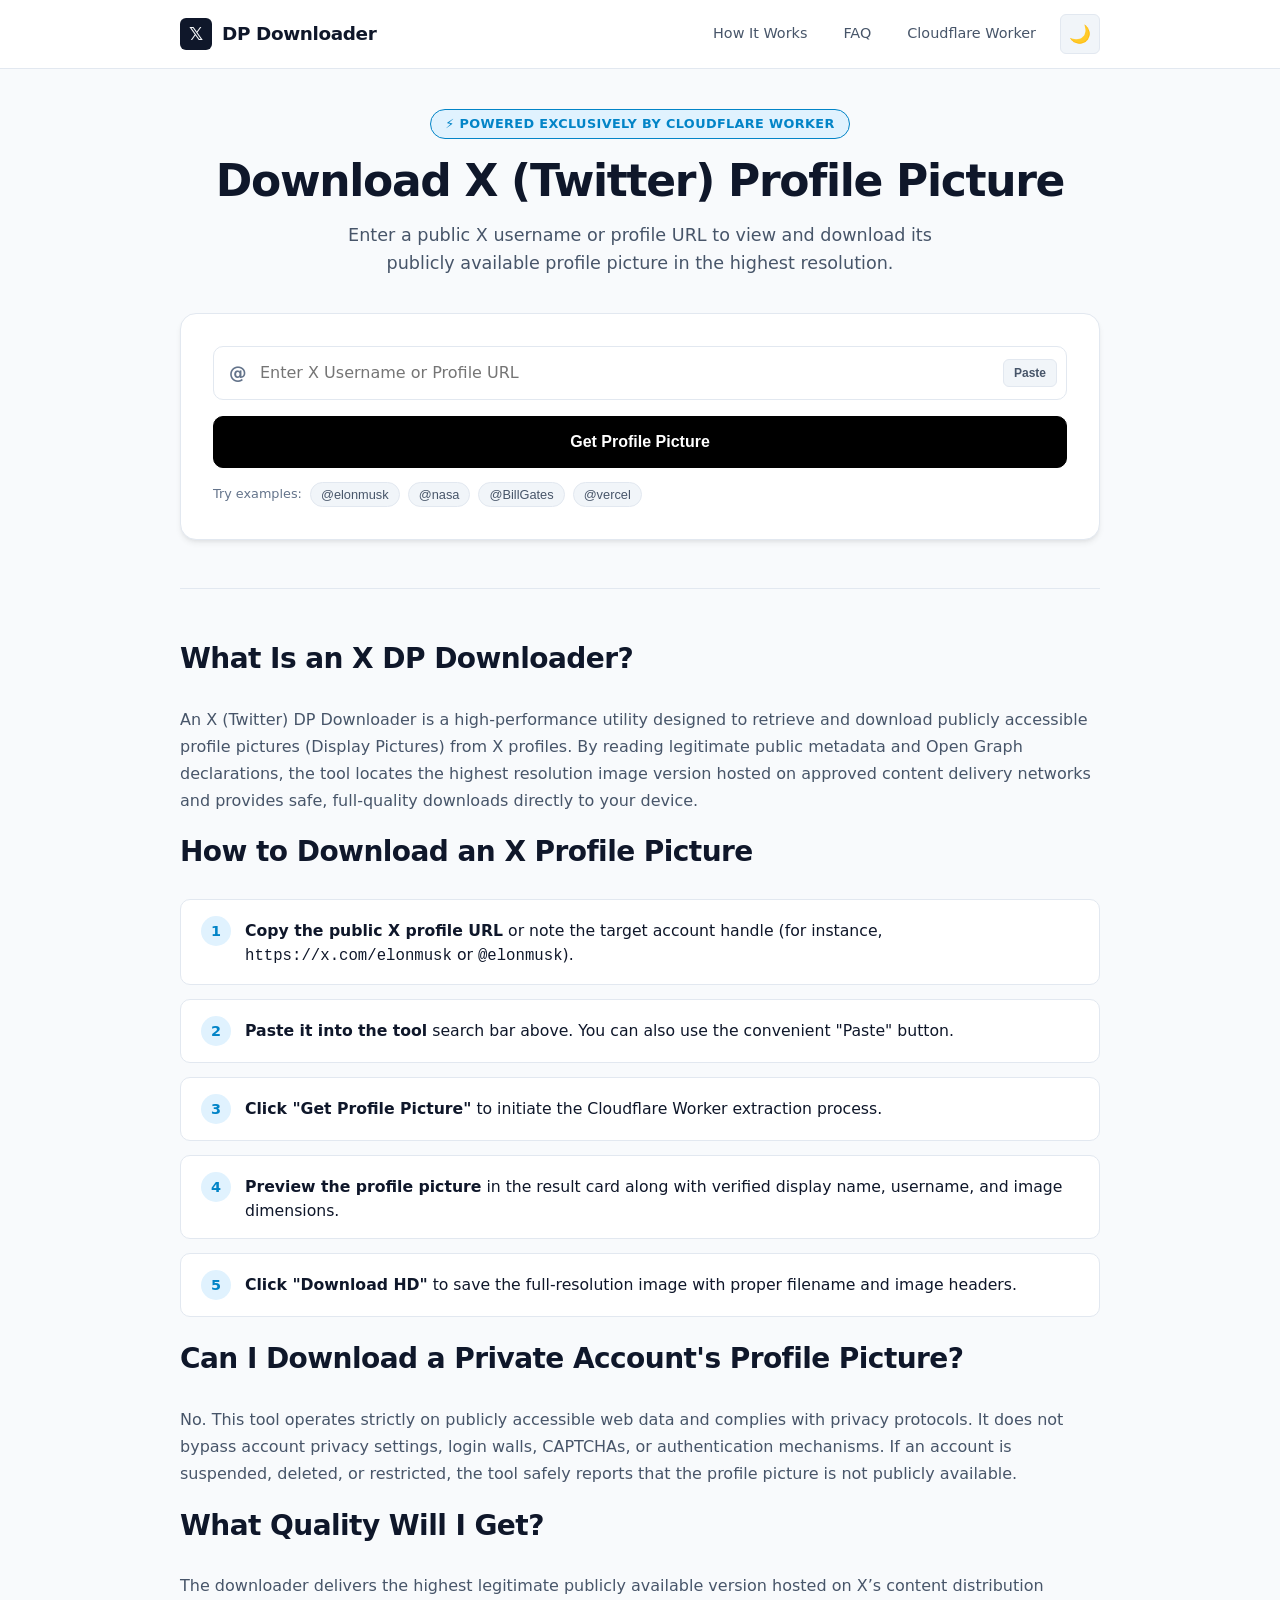
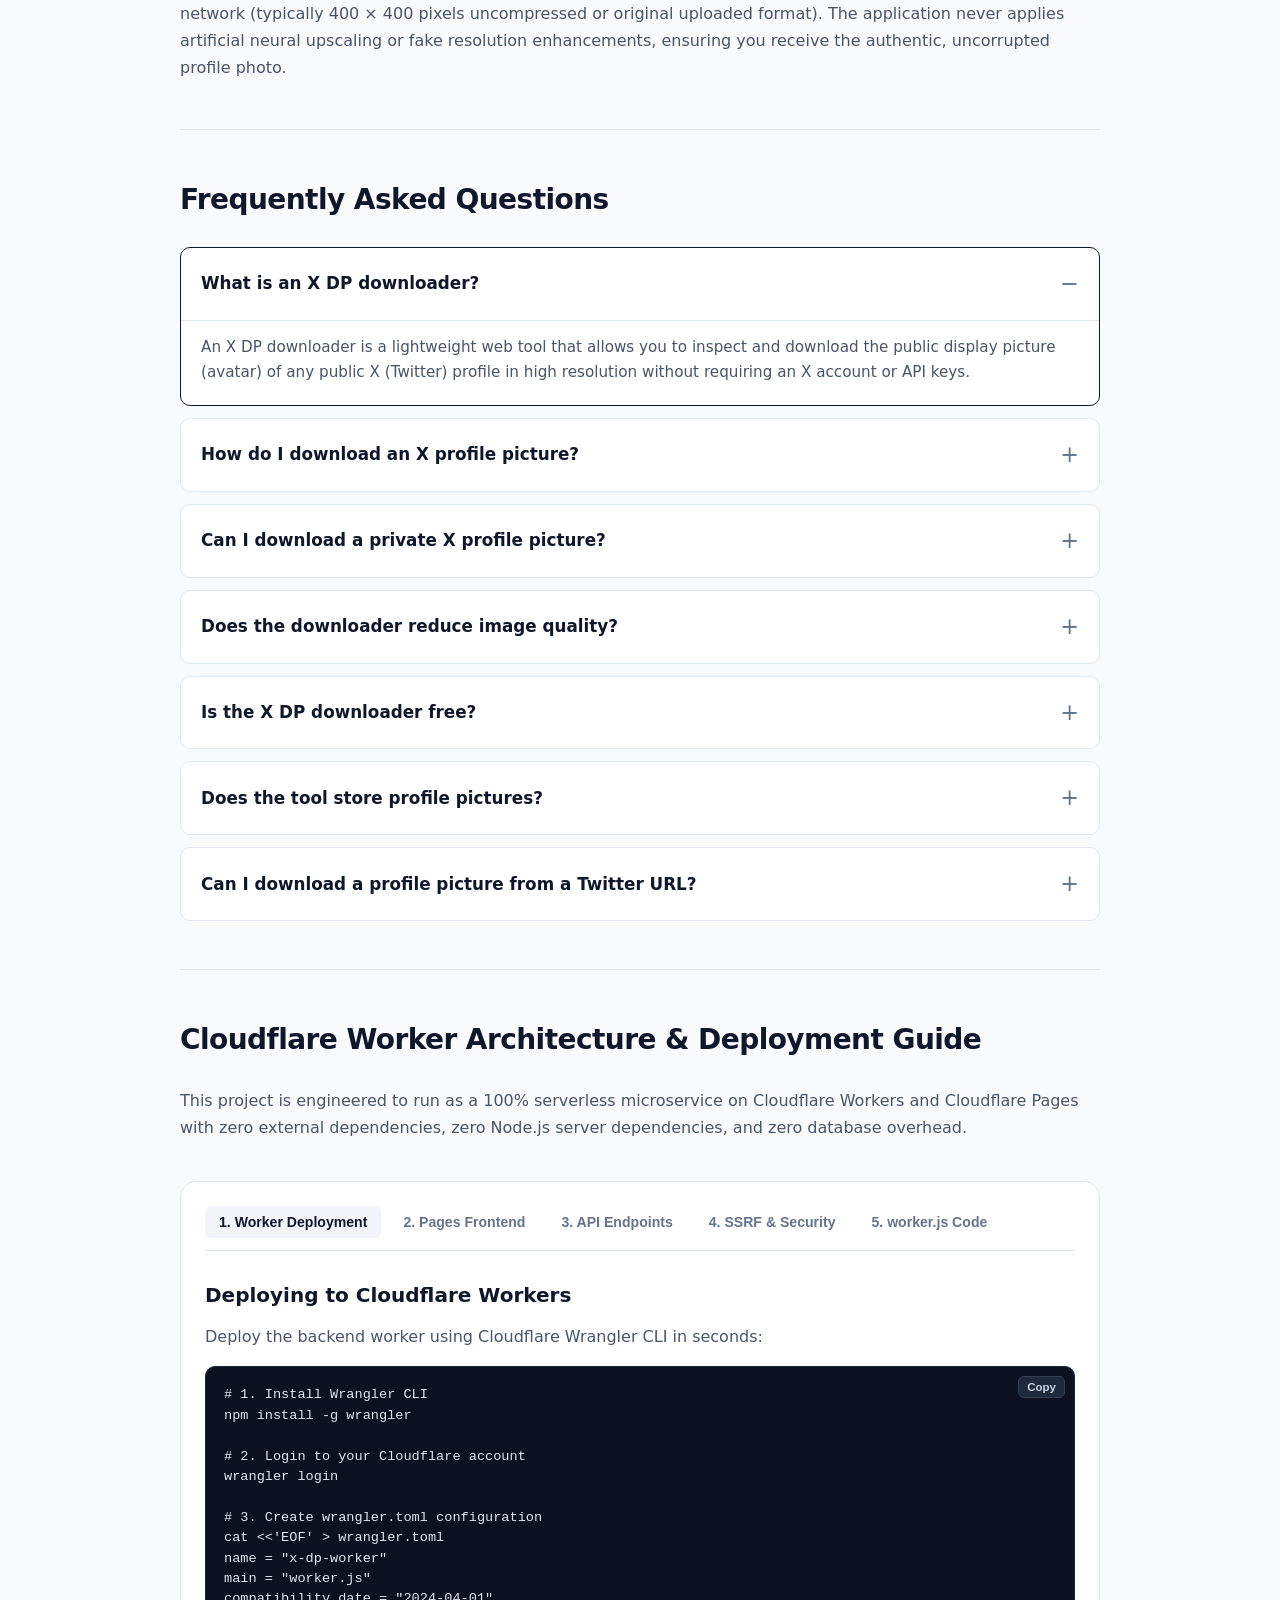
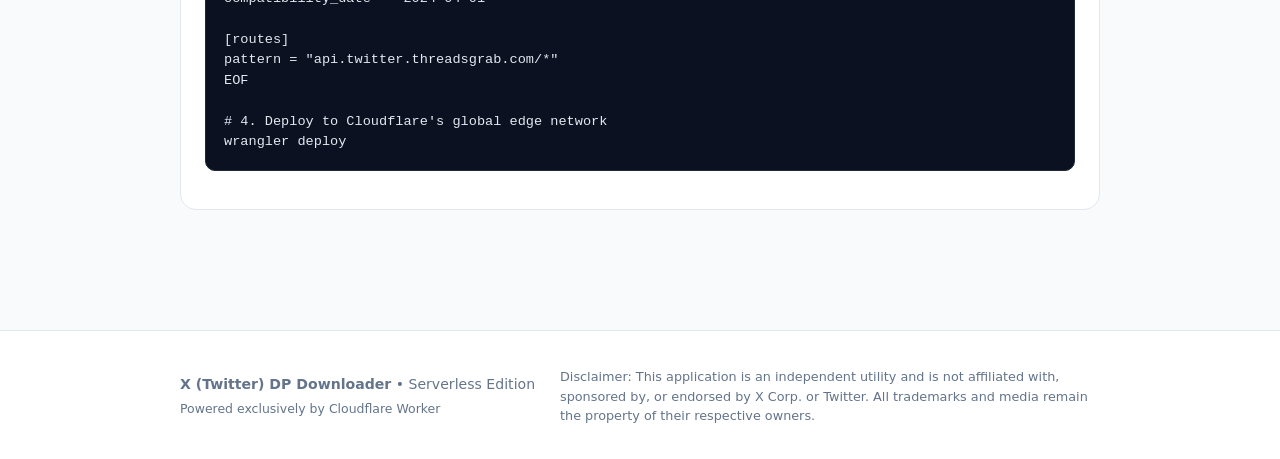
==== twitter-dp-downloader.html @ 53ae696e "Add files via upload" ====
<!doctype html>
<html lang="en" data-theme="light">
  <head>
    <meta charset="UTF-8" />
    <meta name="viewport" content="width=device-width, initial-scale=1.0" />
    
    <!-- Primary SEO Metadata -->
    <title>X (Twitter) DP Downloader – Download Profile Picture</title>
    <meta name="title" content="X (Twitter) DP Downloader – Download Profile Picture" />
    <meta name="description" content="Download a public X (Twitter) profile picture in the highest available quality. Enter a username or profile URL, preview the DP, and download it instantly." />
    <meta name="keywords" content="twitter dp downloader, twitter profile picture downloader, x dp downloader, x profile picture downloader, download twitter profile picture, download x profile picture, twitter profile photo downloader, x profile photo downloader, twitter dp download, x dp download" />
    <meta name="robots" content="index, follow" />
    <meta name="author" content="X DP Downloader" />
    
    <!-- Open Graph / Facebook -->
    <meta property="og:type" content="website" />
    <meta property="og:title" content="X (Twitter) DP Downloader – Download Profile Picture" />
    <meta property="og:description" content="Download a public X (Twitter) profile picture in the highest available quality. Enter a username or profile URL, preview the DP, and download it instantly." />
    <meta property="og:site_name" content="X DP Downloader" />
    
    <!-- Twitter Card -->
    <meta name="twitter:card" content="summary_large_image" />
    <meta name="twitter:title" content="X (Twitter) DP Downloader – Download Profile Picture" />
    <meta name="twitter:description" content="Download a public X (Twitter) profile picture in the highest available quality. Enter a username or profile URL, preview the DP, and download it instantly." />
    
    <!-- Stylesheet -->
    <link rel="stylesheet" href="/dpstyle.css" />
    
    <!-- Structured Data (JSON-LD) -->
    <script type="application/ld+json">
    {
      "@context": "https://schema.org",
      "@graph": [
        {
          "@type": "WebApplication",
          "name": "X (Twitter) DP Downloader",
          "applicationCategory": "MultimediaApplication",
          "operatingSystem": "All",
          "browserRequirements": "Requires JavaScript. Requires HTML5.",
          "description": "Download a public X (Twitter) profile picture in the highest available quality with zero API keys.",
          "offers": {
            "@type": "Offer",
            "price": "0",
            "priceCurrency": "USD"
          }
        },
        {
          "@type": "FAQPage",
          "mainEntity": [
            {
              "@type": "Question",
              "name": "What is an X DP downloader?",
              "acceptedAnswer": {
                "@type": "Answer",
                "text": "An X DP downloader is a tool that retrieves publicly accessible profile picture data from any public X (formerly Twitter) profile and allows you to preview and download the highest available resolution version."
              }
            },
            {
              "@type": "Question",
              "name": "How do I download an X profile picture?",
              "acceptedAnswer": {
                "@type": "Answer",
                "text": "Simply copy the public X profile URL or username, paste it into the search field, click 'Get Profile Picture', preview the avatar, and click 'Download HD'."
              }
            },
            {
              "@type": "Question",
              "name": "Can I download a private X profile picture?",
              "acceptedAnswer": {
                "@type": "Answer",
                "text": "No. This tool strictly processes publicly accessible metadata and respects privacy boundaries. It does not bypass authentication, private account restrictions, or CAPTCHA."
              }
            },
            {
              "@type": "Question",
              "name": "Does the downloader reduce image quality?",
              "acceptedAnswer": {
                "@type": "Answer",
                "text": "No. The Worker extracts the highest legitimate publicly available resolution (such as 400x400 uncompressed avatars) without downscaling or artificial upscaling."
              }
            },
            {
              "@type": "Question",
              "name": "Is the X DP downloader free?",
              "acceptedAnswer": {
                "@type": "Answer",
                "text": "Yes, it is 100% free and open-source, requiring no user registration, no API keys, and no subscriptions."
              }
            },
            {
              "@type": "Question",
              "name": "Does the tool store profile pictures?",
              "acceptedAnswer": {
                "@type": "Answer",
                "text": "No. The tool uses a stateless Cloudflare Worker architecture. No profile pictures or user histories are saved in databases, KV, or storage buckets."
              }
            },
            {
              "@type": "Question",
              "name": "Can I download a profile picture from a Twitter URL?",
              "acceptedAnswer": {
                "@type": "Answer",
                "text": "Yes. The tool supports standard X URLs (x.com/username), legacy Twitter URLs (twitter.com/username), and handle formats (@username)."
              }
            }
          ]
        }
      ]
    }
    </script>
  </head>
  <body>
    <!-- Top Navigation Header -->
    <header class="site-header" id="siteHeader">
      <div class="container nav-wrap" id="navWrap">
        <a href="/" class="brand-logo" id="brandLogo">
          <div class="brand-icon" id="brandIcon">𝕏</div>
          <span>DP Downloader</span>
        </a>

        <div class="nav-actions" id="navActions">
          <a href="#howTo" class="nav-link" id="navHowTo">How It Works</a>
          <a href="#faq" class="nav-link" id="navFaq">FAQ</a>
          <a href="#cloudflareDocs" class="nav-link" id="navDocs">Cloudflare Worker</a>
          <button class="theme-toggle-btn" id="themeToggleBtn" aria-label="Toggle Theme" title="Toggle dark/light mode">
            <span id="themeIcon">☀️</span>
          </button>
        </div>
      </div>
    </header>

    <!-- Main Container -->
    <main class="main-content" id="mainContent">
      <div class="container">
        
        <!-- Hero Section -->
        <section class="hero-section" id="heroSection">
          <div class="badge-pill" id="badgePill">
            <span>⚡ Powered Exclusively by Cloudflare Worker</span>
          </div>
          <h1 class="hero-title" id="heroTitle">Download X (Twitter) Profile Picture</h1>
          <p class="hero-desc" id="heroDesc">
            Enter a public X username or profile URL to view and download its publicly available profile picture in the highest resolution.
          </p>
        </section>

        <!-- Downloader Tool Card -->
        <section class="tool-card" id="toolCard">
          <form class="downloader-form" id="downloaderForm">
            <div class="input-wrapper" id="inputWrapper">
              <span class="input-icon" id="inputIcon">@</span>
              <input
                type="text"
                class="url-input"
                id="usernameInput"
                placeholder="Enter X Username or Profile URL"
                autocomplete="off"
                spellcheck="false"
                required
              />
              <div class="input-actions" id="inputActions">
                <button type="button" class="btn-paste" id="pasteBtn" title="Paste from clipboard">
                  Paste
                </button>
              </div>
            </div>

            <button type="submit" class="btn-primary" id="submitBtn">
              <span>Get Profile Picture</span>
            </button>
          </form>

          <!-- Quick Example Chips -->
          <div class="quick-examples" id="quickExamples">
            <span class="examples-label">Try examples:</span>
            <button type="button" class="example-chip" data-user="elonmusk">@elonmusk</button>
            <button type="button" class="example-chip" data-user="nasa">@nasa</button>
            <button type="button" class="example-chip" data-user="BillGates">@BillGates</button>
            <button type="button" class="example-chip" data-user="vercel">@vercel</button>
          </div>
        </section>

        <!-- Loading Indicator -->
        <div class="loading-box" id="loadingBox">
          <div class="spinner" id="loadingSpinner"></div>
          <div class="loading-text" id="loadingText">Finding profile picture...</div>
          <div class="loading-subtext" id="loadingSubtext">Connecting via Cloudflare Worker & extracting high-res assets</div>
        </div>

        <!-- Alert / Error Message Box -->
        <div class="alert-box" id="alertBox" role="alert">
          <span class="alert-icon" id="alertIcon">⚠️</span>
          <div class="alert-message" id="alertMessage">Please enter a valid X username.</div>
        </div>

        <!-- Result Card -->
        <article class="result-card" id="resultCard">
          <div class="avatar-preview-container" id="avatarPreviewContainer">
            <img src="" alt="X Profile Picture" class="avatar-image" id="avatarImg" referrerpolicy="no-referrer" />
            <span class="quality-badge" id="qualityBadge">HD</span>
          </div>

          <h2 class="profile-display-name" id="displayName">Name</h2>
          <div class="profile-username" id="username">@username</div>

          <div>
            <span class="status-badge" id="statusBadge">
              <span>✓</span> Profile Picture Found
            </span>
          </div>

          <!-- Metadata Grid -->
          <div class="meta-grid" id="metaGrid">
            <div class="meta-item">
              <span class="meta-label">Dimensions</span>
              <span class="meta-val" id="dimensionVal">400 × 400</span>
            </div>
            <div class="meta-item">
              <span class="meta-label">Format</span>
              <span class="meta-val" id="formatVal">JPEG</span>
            </div>
            <div class="meta-item">
              <span class="meta-label">Type</span>
              <span class="meta-val" id="statusVal">Public DP</span>
            </div>
          </div>

          <!-- Download / Open Action Buttons -->
          <div class="action-buttons" id="actionButtons">
            <a href="#" class="btn-action-download" id="downloadBtn">
              <svg width="18" height="18" viewBox="0 0 24 24" fill="none" stroke="currentColor" stroke-width="2" stroke-linecap="round" stroke-linejoin="round">
                <path d="M21 15v4a2 2 0 0 1-2 2H5a2 2 0 0 1-2-2v-4"></path>
                <polyline points="7 10 12 15 17 10"></polyline>
                <line x1="12" y1="15" x2="12" y2="3"></line>
              </svg>
              <span>Download HD</span>
            </a>
            <a href="#" class="btn-action-open" id="openImageBtn" target="_blank" rel="noopener noreferrer">
              <svg width="18" height="18" viewBox="0 0 24 24" fill="none" stroke="currentColor" stroke-width="2" stroke-linecap="round" stroke-linejoin="round">
                <path d="M18 13v6a2 2 0 0 1-2 2H5a2 2 0 0 1-2-2V8a2 2 0 0 1 2-2h6"></path>
                <polyline points="15 3 21 3 21 9"></polyline>
                <line x1="10" y1="14" x2="21" y2="3"></line>
              </svg>
              <span>Open Full Image</span>
            </a>
          </div>
        </article>

        <!-- Information & Content Sections -->
        <section class="info-section" id="infoSection">
          <h2 class="section-heading">What Is an X DP Downloader?</h2>
          <p class="content-paragraph">
            An X (Twitter) DP Downloader is a high-performance utility designed to retrieve and download publicly accessible profile pictures (Display Pictures) from X profiles. By reading legitimate public metadata and Open Graph declarations, the tool locates the highest resolution image version hosted on approved content delivery networks and provides safe, full-quality downloads directly to your device.
          </p>

          <h2 class="section-heading" id="howTo">How to Download an X Profile Picture</h2>
          <ol class="steps-list" id="stepsList">
            <li class="step-item">
              <div class="step-num">1</div>
              <div class="step-text"><strong>Copy the public X profile URL</strong> or note the target account handle (for instance, <code>https://x.com/elonmusk</code> or <code>@elonmusk</code>).</div>
            </li>
            <li class="step-item">
              <div class="step-num">2</div>
              <div class="step-text"><strong>Paste it into the tool</strong> search bar above. You can also use the convenient "Paste" button.</div>
            </li>
            <li class="step-item">
              <div class="step-num">3</div>
              <div class="step-text"><strong>Click "Get Profile Picture"</strong> to initiate the Cloudflare Worker extraction process.</div>
            </li>
            <li class="step-item">
              <div class="step-num">4</div>
              <div class="step-text"><strong>Preview the profile picture</strong> in the result card along with verified display name, username, and image dimensions.</div>
            </li>
            <li class="step-item">
              <div class="step-num">5</div>
              <div class="step-text"><strong>Click "Download HD"</strong> to save the full-resolution image with proper filename and image headers.</div>
            </li>
          </ol>

          <h2 class="section-heading">Can I Download a Private Account's Profile Picture?</h2>
          <p class="content-paragraph">
            No. This tool operates strictly on publicly accessible web data and complies with privacy protocols. It does not bypass account privacy settings, login walls, CAPTCHAs, or authentication mechanisms. If an account is suspended, deleted, or restricted, the tool safely reports that the profile picture is not publicly available.
          </p>

          <h2 class="section-heading">What Quality Will I Get?</h2>
          <p class="content-paragraph">
            The downloader delivers the highest legitimate publicly available version hosted on X’s content distribution network (typically 400 × 400 pixels uncompressed or original uploaded format). The application never applies artificial neural upscaling or fake resolution enhancements, ensuring you receive the authentic, uncorrupted profile photo.
          </p>
        </section>

        <!-- FAQ Section -->
        <section class="info-section" id="faq">
          <h2 class="section-heading">Frequently Asked Questions</h2>
          <div class="faq-grid" id="faqGrid">
            
            <details class="faq-item" id="faq1" open>
              <summary class="faq-summary">What is an X DP downloader?</summary>
              <div class="faq-body">
                An X DP downloader is a lightweight web tool that allows you to inspect and download the public display picture (avatar) of any public X (Twitter) profile in high resolution without requiring an X account or API keys.
              </div>
            </details>

            <details class="faq-item" id="faq2">
              <summary class="faq-summary">How do I download an X profile picture?</summary>
              <div class="faq-body">
                Enter any valid username (e.g. <code>@username</code>) or profile link (e.g. <code>https://x.com/username</code>), click "Get Profile Picture", and once the preview appears, click the "Download HD" button to save it locally.
              </div>
            </details>

            <details class="faq-item" id="faq3">
              <summary class="faq-summary">Can I download a private X profile picture?</summary>
              <div class="faq-body">
                No. Private profiles, locked accounts, and accounts that require login authentication cannot be viewed or downloaded. The tool respects all privacy restrictions.
              </div>
            </details>

            <details class="faq-item" id="faq4">
              <summary class="faq-summary">Does the downloader reduce image quality?</summary>
              <div class="faq-body">
                No. The worker fetches the full resolution version directly from approved X CDN servers (<code>pbs.twimg.com</code>) without compression or downsampling.
              </div>
            </details>

            <details class="faq-item" id="faq5">
              <summary class="faq-summary">Is the X DP downloader free?</summary>
              <div class="faq-body">
                Yes. The tool is 100% free with no hidden fees, subscriptions, or login requirements.
              </div>
            </details>

            <details class="faq-item" id="faq6">
              <summary class="faq-summary">Does the tool store profile pictures?</summary>
              <div class="faq-body">
                No. The tool is completely stateless. It streams data on-demand and does not store images, usernames, or search history in any database or disk storage.
              </div>
            </details>

            <details class="faq-item" id="faq7">
              <summary class="faq-summary">Can I download a profile picture from a Twitter URL?</summary>
              <div class="faq-body">
                Yes. The tool accepts both new <code>x.com</code> URLs and legacy <code>twitter.com</code> URLs seamlessly.
              </div>
            </details>

          </div>
        </section>

        <!-- Cloudflare Worker Architecture & Deployment Guide -->
        <section class="info-section" id="cloudflareDocs">
          <h2 class="section-heading">Cloudflare Worker Architecture & Deployment Guide</h2>
          <p class="content-paragraph">
            This project is engineered to run as a 100% serverless microservice on Cloudflare Workers and Cloudflare Pages with zero external dependencies, zero Node.js server dependencies, and zero database overhead.
          </p>

          <div class="dev-guide-card" id="devGuideCard">
            <!-- Tabs -->
            <div class="tabs-header" id="tabsHeader">
              <button class="tab-btn active" data-tab="tabWorkerDeploy">1. Worker Deployment</button>
              <button class="tab-btn" data-tab="tabPagesDeploy">2. Pages Frontend</button>
              <button class="tab-btn" data-tab="tabApiRoutes">3. API Endpoints</button>
              <button class="tab-btn" data-tab="tabSecurity">4. SSRF & Security</button>
              <button class="tab-btn" data-tab="tabWorkerCode">5. worker.js Code</button>
            </div>

            <!-- Tab 1: Worker Deployment -->
            <div class="tab-pane active" id="tabWorkerDeploy">
              <h3 class="sub-heading">Deploying to Cloudflare Workers</h3>
              <p class="content-paragraph">
                Deploy the backend worker using Cloudflare Wrangler CLI in seconds:
              </p>
              <div class="code-block-wrapper">
                <button class="copy-code-btn" data-target="codeWrangler">Copy</button>
                <pre class="code-block" id="codeWrangler"><code># 1. Install Wrangler CLI
npm install -g wrangler

# 2. Login to your Cloudflare account
wrangler login

# 3. Create wrangler.toml configuration
cat &lt;&lt;'EOF' &gt; wrangler.toml
name = "x-dp-worker"
main = "worker.js"
compatibility_date = "2024-04-01"

[routes]
pattern = "api.twitter.threadsgrab.com/*"
EOF

# 4. Deploy to Cloudflare's global edge network
wrangler deploy</code></pre>
              </div>
            </div>

            <!-- Tab 2: Pages Frontend -->
            <div class="tab-pane" id="tabPagesDeploy">
              <h3 class="sub-heading">Deploying Static Frontend to Cloudflare Pages</h3>
              <p class="content-paragraph">
                Deploy the pure HTML, CSS, and Vanilla JavaScript frontend to Cloudflare Pages:
              </p>
              <div class="code-block-wrapper">
                <button class="copy-code-btn" data-target="codePages">Copy</button>
                <pre class="code-block" id="codePages"><code># Option A: Direct Git integration via Cloudflare Dashboard
# Connect your GitHub repository to Cloudflare Pages with build directory set to root "./"

# Option B: Direct CLI deployment
npx wrangler pages deploy . --project-name=x-dp-downloader</code></pre>
              </div>
            </div>

            <!-- Tab 3: API Endpoints -->
            <div class="tab-pane" id="tabApiRoutes">
              <h3 class="sub-heading">API Routes Specification</h3>
              <p class="content-paragraph">
                The Worker provides two primary high-performance endpoints:
              </p>
              <div class="code-block-wrapper">
                <button class="copy-code-btn" data-target="codeApi">Copy</button>
                <pre class="code-block" id="codeApi"><code># 1. Fetch Profile Data & Image Info
GET https://xdp.romitkr3018.workers.dev/api/x-dp?username=elonmusk
GET https://xdp.romitkr3018.workers.dev/api/x-dp?url=https://x.com/elonmusk

# Response Format:
{
  "success": true,
  "platform": "x",
  "profile": {
    "username": "elonmusk",
    "name": "Elon Musk",
    "profileImage": "https://pbs.twimg.com/profile_images/2053244804520427520/m8mdWZCG_400x400.jpg"
  },
  "image": {
    "url": "https://pbs.twimg.com/profile_images/2053244804520427520/m8mdWZCG_400x400.jpg",
    "width": 400,
    "height": 400,
    "type": "image/jpeg"
  },
  "updatedAt": "2026-08-26T15:46:39.758Z"
}

# 2. Secure Streaming Image Download
GET https://xdp.romitkr3018.workers.dev/api/x-dp-download?url=https://pbs.twimg.com/...&username=elonmusk
# Returns streamed image with Content-Disposition: attachment; filename="x-dp-elonmusk.jpg"</code></pre>
              </div>
            </div>

            <!-- Tab 4: SSRF & Security -->
            <div class="tab-pane" id="tabSecurity">
              <h3 class="sub-heading">Security Hardening & SSRF Protection</h3>
              <p class="content-paragraph">
                To prevent misuse as an arbitrary proxy, the Worker implements multi-layered security:
              </p>
              <ul style="padding-left: 20px; color: var(--text-secondary); line-height: 1.7;">
                <li><strong>Strict Hostname Allowlists:</strong> Only <code>x.com</code>, <code>twitter.com</code>, and approved CDN hosts (<code>pbs.twimg.com</code>, <code>abs.twimg.com</code>) are permitted.</li>
                <li><strong>SSRF Prevention:</strong> Direct rejection of IPv4/IPv6 literals, loopbacks (<code>127.0.0.1</code>), private subnets (<code>10.0.0.0/8</code>, <code>172.16.0.0/12</code>, <code>192.168.0.0/16</code>), and non-HTTPS protocols.</li>
                <li><strong>Memory Safety:</strong> Images are streamed directly without loading entire payloads into Worker heap memory.</li>
                <li><strong>Safe Headers:</strong> Sanitized <code>Content-Disposition</code> filenames to eliminate directory traversal attacks.</li>
              </ul>
            </div>

            <!-- Tab 5: worker.js Code -->
            <div class="tab-pane" id="tabWorkerCode">
              <h3 class="sub-heading">Cloudflare Worker Source Code</h3>
              <div class="code-block-wrapper">
                <button class="copy-code-btn" data-target="codeSource">Copy</button>
                <pre class="code-block" id="codeSource"><code>// See complete /worker.js file included in the root directory.
// Pure ES module export:
export default {
  async fetch(request, env, ctx) {
    // Routes: /api/x-dp & /api/x-dp-download
    // Implements validation, OpenGraph parsing, and safe streaming
  }
};</code></pre>
              </div>
            </div>

          </div>
        </section>

      </div>
    </main>

    <!-- Footer -->
    <footer class="site-footer" id="siteFooter">
      <div class="container footer-content">
        <div>
          <strong>X (Twitter) DP Downloader</strong> &bull; Serverless Edition
          <div style="font-size: 0.78rem; margin-top: 4px;">Powered exclusively by Cloudflare Worker</div>
        </div>
        <div class="footer-disclaimer">
          Disclaimer: This application is an independent utility and is not affiliated with, sponsored by, or endorsed by X Corp. or Twitter. All trademarks and media remain the property of their respective owners.
        </div>
      </div>
    </footer>

    <!-- Client Script -->
    <script src="/dpscript.js"></script>
  </body>
</html>
---- dpstyle.css ----
/* ==========================================================================
   X (Twitter) Profile Picture Downloader - Modern Vanilla CSS
   ========================================================================== */

:root {
  /* Color Palette - Light Mode (Default) */
  --bg-primary: #f8fafc;
  --bg-secondary: #ffffff;
  --bg-tertiary: #f1f5f9;
  --bg-card: #ffffff;
  --bg-input: #ffffff;
  
  --text-primary: #0f172a;
  --text-secondary: #475569;
  --text-muted: #64748b;
  --text-inverse: #ffffff;
  
  --brand-x: #000000;
  --brand-accent: #0284c7;
  --brand-accent-hover: #0369a1;
  --brand-accent-light: #e0f2fe;
  
  --border-subtle: #e2e8f0;
  --border-focus: #0f172a;
  
  --success-bg: #f0fdf4;
  --success-border: #bbf7d0;
  --success-text: #166534;
  
  --error-bg: #fef2f2;
  --error-border: #fecaca;
  --error-text: #991b1b;
  
  --shadow-sm: 0 1px 2px 0 rgb(0 0 0 / 0.05);
  --shadow-md: 0 4px 6px -1px rgb(0 0 0 / 0.07), 0 2px 4px -2px rgb(0 0 0 / 0.07);
  --shadow-lg: 0 10px 15px -3px rgb(0 0 0 / 0.08), 0 4px 6px -4px rgb(0 0 0 / 0.05);
  --shadow-xl: 0 20px 25px -5px rgb(0 0 0 / 0.1), 0 8px 10px -6px rgb(0 0 0 / 0.05);

  --radius-sm: 6px;
  --radius-md: 10px;
  --radius-lg: 16px;
  --radius-full: 9999px;
  
  --font-family: system-ui, -apple-system, BlinkMacSystemFont, 'Segoe UI', Roboto, Helvetica, Arial, sans-serif;
  --font-mono: ui-monospace, SFMono-Regular, Menlo, Monaco, Consolas, monospace;
  
  --transition-fast: 0.15s ease;
  --transition-normal: 0.25s ease;
}

[data-theme="dark"] {
  --bg-primary: #090d16;
  --bg-secondary: #0f172a;
  --bg-tertiary: #1e293b;
  --bg-card: #131d31;
  --bg-input: #0f172a;
  
  --text-primary: #f8fafc;
  --text-secondary: #cbd5e1;
  --text-muted: #94a3b8;
  --text-inverse: #0f172a;
  
  --brand-x: #ffffff;
  --brand-accent: #38bdf8;
  --brand-accent-hover: #0ea5e9;
  --brand-accent-light: #0c4a6e;
  
  --border-subtle: #334155;
  --border-focus: #38bdf8;
  
  --success-bg: #064e3b;
  --success-border: #047857;
  --success-text: #a7f3d0;
  
  --error-bg: #450a0a;
  --error-border: #991b1b;
  --error-text: #fecaca;
  
  --shadow-sm: 0 1px 2px 0 rgb(0 0 0 / 0.3);
  --shadow-md: 0 4px 6px -1px rgb(0 0 0 / 0.4);
  --shadow-lg: 0 10px 15px -3px rgb(0 0 0 / 0.5);
  --shadow-xl: 0 20px 25px -5px rgb(0 0 0 / 0.6);
}

/* Reset & Box Sizing */
*, *::before, *::after {
  box-sizing: border-box;
  margin: 0;
  padding: 0;
}

html {
  font-family: var(--font-family);
  font-size: 16px;
  line-height: 1.6;
  color: var(--text-primary);
  background-color: var(--bg-primary);
  scroll-behavior: smooth;
  -webkit-font-smoothing: antialiased;
}

body {
  min-height: 100vh;
  display: flex;
  flex-direction: column;
  background-color: var(--bg-primary);
  color: var(--text-primary);
  transition: background-color var(--transition-normal), color var(--transition-normal);
}

/* Container */
.container {
  width: 100%;
  max-width: 960px;
  margin: 0 auto;
  padding: 0 20px;
}

/* Header & Navbar */
.site-header {
  border-bottom: 1px solid var(--border-subtle);
  background-color: var(--bg-secondary);
  position: sticky;
  top: 0;
  z-index: 50;
  backdrop-filter: blur(8px);
}

.nav-wrap {
  display: flex;
  justify-content: space-between;
  align-items: center;
  height: 68px;
}

.brand-logo {
  display: inline-flex;
  align-items: center;
  gap: 10px;
  font-weight: 700;
  font-size: 1.15rem;
  color: var(--text-primary);
  text-decoration: none;
  letter-spacing: -0.02em;
}

.brand-icon {
  width: 32px;
  height: 32px;
  background-color: var(--text-primary);
  color: var(--bg-primary);
  border-radius: var(--radius-sm);
  display: flex;
  align-items: center;
  justify-content: center;
  font-weight: 900;
  font-size: 1.1rem;
}

.nav-actions {
  display: flex;
  align-items: center;
  gap: 12px;
}

.nav-link {
  color: var(--text-secondary);
  text-decoration: none;
  font-size: 0.9rem;
  font-weight: 500;
  padding: 8px 12px;
  border-radius: var(--radius-sm);
  transition: color var(--transition-fast), background-color var(--transition-fast);
}

.nav-link:hover {
  color: var(--text-primary);
  background-color: var(--bg-tertiary);
}

.theme-toggle-btn {
  background: var(--bg-tertiary);
  border: 1px solid var(--border-subtle);
  color: var(--text-primary);
  width: 40px;
  height: 40px;
  border-radius: var(--radius-sm);
  cursor: pointer;
  display: flex;
  align-items: center;
  justify-content: center;
  font-size: 1.1rem;
  transition: all var(--transition-fast);
}

.theme-toggle-btn:hover {
  border-color: var(--text-primary);
}

/* Main Content */
.main-content {
  flex: 1;
  padding: 40px 0 60px 0;
}

/* Hero Section */
.hero-section {
  text-align: center;
  margin-bottom: 36px;
}

.badge-pill {
  display: inline-flex;
  align-items: center;
  gap: 6px;
  background-color: var(--brand-accent-light);
  color: var(--brand-accent);
  padding: 4px 14px;
  border-radius: var(--radius-full);
  font-size: 0.8rem;
  font-weight: 600;
  letter-spacing: 0.03em;
  text-transform: uppercase;
  margin-bottom: 16px;
  border: 1px solid currentColor;
}

.hero-title {
  font-size: 2.25rem;
  font-weight: 800;
  line-height: 1.2;
  letter-spacing: -0.03em;
  margin-bottom: 14px;
  color: var(--text-primary);
}

@media (min-width: 640px) {
  .hero-title {
    font-size: 2.75rem;
  }
}

.hero-desc {
  font-size: 1.1rem;
  color: var(--text-secondary);
  max-width: 620px;
  margin: 0 auto;
  line-height: 1.55;
}

/* Downloader Form Card */
.tool-card {
  background-color: var(--bg-card);
  border: 1px solid var(--border-subtle);
  border-radius: var(--radius-lg);
  padding: 24px;
  box-shadow: var(--shadow-md);
  margin-bottom: 32px;
}

@media (min-width: 640px) {
  .tool-card {
    padding: 32px;
  }
}

.downloader-form {
  display: flex;
  flex-direction: column;
  gap: 16px;
}

.input-wrapper {
  position: relative;
  display: flex;
  align-items: center;
  width: 100%;
}

.input-icon {
  position: absolute;
  left: 16px;
  color: var(--text-muted);
  font-weight: 700;
  font-size: 1.1rem;
  pointer-events: none;
}

.url-input {
  width: 100%;
  height: 54px;
  padding: 0 80px 0 46px;
  background-color: var(--bg-input);
  border: 1.5px solid var(--border-subtle);
  border-radius: var(--radius-md);
  color: var(--text-primary);
  font-size: 1rem;
  font-family: inherit;
  outline: none;
  transition: border-color var(--transition-fast), box-shadow var(--transition-fast);
}

.url-input:focus {
  border-color: var(--border-focus);
  box-shadow: 0 0 0 3px rgba(15, 23, 42, 0.08);
}

[data-theme="dark"] .url-input:focus {
  box-shadow: 0 0 0 3px rgba(56, 189, 248, 0.2);
}

.input-actions {
  position: absolute;
  right: 10px;
  display: flex;
  gap: 6px;
}

.btn-paste {
  background: var(--bg-tertiary);
  border: 1px solid var(--border-subtle);
  color: var(--text-secondary);
  padding: 6px 10px;
  border-radius: var(--radius-sm);
  font-size: 0.75rem;
  font-weight: 600;
  cursor: pointer;
  transition: all var(--transition-fast);
}

.btn-paste:hover {
  background: var(--text-primary);
  color: var(--bg-primary);
}

.btn-primary {
  width: 100%;
  height: 52px;
  background-color: var(--brand-x);
  color: var(--text-inverse);
  border: 1px solid var(--brand-x);
  border-radius: var(--radius-md);
  font-size: 1rem;
  font-weight: 700;
  cursor: pointer;
  display: flex;
  align-items: center;
  justify-content: center;
  gap: 10px;
  transition: transform 0.1s ease, opacity var(--transition-fast), background-color var(--transition-fast);
}

.btn-primary:hover:not(:disabled) {
  opacity: 0.92;
  transform: translateY(-1px);
}

.btn-primary:active:not(:disabled) {
  transform: translateY(0);
}

.btn-primary:disabled {
  opacity: 0.6;
  cursor: not-allowed;
}

/* Quick Example Chips */
.quick-examples {
  margin-top: 14px;
  display: flex;
  align-items: center;
  flex-wrap: wrap;
  gap: 8px;
}

.examples-label {
  font-size: 0.8rem;
  color: var(--text-muted);
  font-weight: 500;
}

.example-chip {
  background-color: var(--bg-tertiary);
  border: 1px solid var(--border-subtle);
  color: var(--text-secondary);
  padding: 4px 10px;
  border-radius: var(--radius-full);
  font-size: 0.8rem;
  cursor: pointer;
  transition: all var(--transition-fast);
}

.example-chip:hover {
  background-color: var(--text-primary);
  color: var(--bg-primary);
  border-color: var(--text-primary);
}

/* Loading State */
.loading-box {
  display: none;
  flex-direction: column;
  align-items: center;
  justify-content: center;
  padding: 36px 20px;
  background-color: var(--bg-card);
  border: 1px solid var(--border-subtle);
  border-radius: var(--radius-lg);
  box-shadow: var(--shadow-sm);
  margin-bottom: 24px;
  text-align: center;
}

.spinner {
  width: 38px;
  height: 38px;
  border: 3px solid var(--border-subtle);
  border-top-color: var(--text-primary);
  border-radius: 50%;
  animation: spin 0.8s linear infinite;
  margin-bottom: 14px;
}

@keyframes spin {
  to {
    transform: rotate(360deg);
  }
}

.loading-text {
  font-weight: 600;
  color: var(--text-primary);
  font-size: 1rem;
}

.loading-subtext {
  font-size: 0.85rem;
  color: var(--text-muted);
  margin-top: 4px;
}

/* Alert / Error Box */
.alert-box {
  display: none;
  align-items: flex-start;
  gap: 12px;
  padding: 16px 18px;
  border-radius: var(--radius-md);
  margin-bottom: 24px;
  background-color: var(--error-bg);
  border: 1px solid var(--error-border);
  color: var(--error-text);
  font-size: 0.95rem;
  line-height: 1.45;
}

.alert-box.active {
  display: flex;
}

.alert-icon {
  font-size: 1.2rem;
  flex-shrink: 0;
  line-height: 1;
}

/* Result Card */
.result-card {
  display: none;
  background-color: var(--bg-card);
  border: 1px solid var(--border-subtle);
  border-radius: var(--radius-lg);
  padding: 32px 24px;
  box-shadow: var(--shadow-lg);
  margin-bottom: 40px;
  text-align: center;
  animation: fadeIn 0.3s ease-out;
}

.result-card.active {
  display: block;
}

@keyframes fadeIn {
  from {
    opacity: 0;
    transform: translateY(8px);
  }
  to {
    opacity: 1;
    transform: translateY(0);
  }
}

.avatar-preview-container {
  position: relative;
  display: inline-block;
  margin: 0 auto 20px auto;
}

.avatar-image {
  width: 170px;
  height: 170px;
  border-radius: 50%;
  object-fit: cover;
  border: 4px solid var(--bg-secondary);
  box-shadow: var(--shadow-md);
  background-color: var(--bg-tertiary);
  display: block;
}

.quality-badge {
  position: absolute;
  bottom: 6px;
  right: 6px;
  background-color: #10b981;
  color: #ffffff;
  font-size: 0.7rem;
  font-weight: 700;
  padding: 3px 8px;
  border-radius: var(--radius-full);
  border: 2px solid var(--bg-secondary);
  letter-spacing: 0.02em;
}

.profile-display-name {
  font-size: 1.5rem;
  font-weight: 800;
  letter-spacing: -0.02em;
  color: var(--text-primary);
  margin-bottom: 2px;
}

.profile-username {
  font-size: 1.05rem;
  color: var(--text-muted);
  font-weight: 500;
  margin-bottom: 12px;
}

.status-badge {
  display: inline-flex;
  align-items: center;
  gap: 6px;
  background-color: var(--success-bg);
  color: var(--success-text);
  border: 1px solid var(--success-border);
  padding: 4px 12px;
  border-radius: var(--radius-full);
  font-size: 0.82rem;
  font-weight: 600;
  margin-bottom: 24px;
}

/* Image Meta Grid */
.meta-grid {
  display: grid;
  grid-template-columns: repeat(3, 1fr);
  gap: 10px;
  max-width: 480px;
  margin: 0 auto 24px auto;
  background-color: var(--bg-tertiary);
  padding: 12px;
  border-radius: var(--radius-md);
  border: 1px solid var(--border-subtle);
}

.meta-item {
  display: flex;
  flex-direction: column;
  gap: 2px;
}

.meta-label {
  font-size: 0.72rem;
  text-transform: uppercase;
  color: var(--text-muted);
  font-weight: 600;
}

.meta-val {
  font-size: 0.9rem;
  font-weight: 700;
  color: var(--text-primary);
  font-family: var(--font-mono);
}

/* Action Buttons */
.action-buttons {
  display: flex;
  flex-direction: column;
  gap: 12px;
  max-width: 420px;
  margin: 0 auto;
}

@media (min-width: 480px) {
  .action-buttons {
    flex-direction: row;
  }
}

.btn-action-download {
  flex: 1;
  height: 48px;
  background-color: #0284c7;
  color: #ffffff;
  border: none;
  border-radius: var(--radius-md);
  font-weight: 700;
  font-size: 0.95rem;
  cursor: pointer;
  display: inline-flex;
  align-items: center;
  justify-content: center;
  gap: 8px;
  text-decoration: none;
  transition: all var(--transition-fast);
}

.btn-action-download:hover {
  background-color: #0369a1;
  transform: translateY(-1px);
}

.btn-action-open {
  flex: 1;
  height: 48px;
  background-color: var(--bg-tertiary);
  color: var(--text-primary);
  border: 1px solid var(--border-subtle);
  border-radius: var(--radius-md);
  font-weight: 600;
  font-size: 0.95rem;
  cursor: pointer;
  display: inline-flex;
  align-items: center;
  justify-content: center;
  gap: 8px;
  text-decoration: none;
  transition: all var(--transition-fast);
}

.btn-action-open:hover {
  background-color: var(--text-primary);
  color: var(--bg-primary);
  border-color: var(--text-primary);
}

/* Content Sections */
.info-section {
  margin-top: 48px;
  border-top: 1px solid var(--border-subtle);
  padding-top: 48px;
}

.section-heading {
  font-size: 1.75rem;
  font-weight: 800;
  letter-spacing: -0.02em;
  margin-bottom: 24px;
  color: var(--text-primary);
}

.sub-heading {
  font-size: 1.25rem;
  font-weight: 700;
  margin: 28px 0 12px 0;
  color: var(--text-primary);
}

.content-paragraph {
  color: var(--text-secondary);
  font-size: 1rem;
  line-height: 1.7;
  margin-bottom: 16px;
}

/* Step List */
.steps-list {
  list-style: none;
  display: flex;
  flex-direction: column;
  gap: 14px;
  margin: 20px 0;
}

.step-item {
  display: flex;
  align-items: flex-start;
  gap: 14px;
  background-color: var(--bg-secondary);
  border: 1px solid var(--border-subtle);
  padding: 16px 20px;
  border-radius: var(--radius-md);
}

.step-num {
  width: 30px;
  height: 30px;
  border-radius: 50%;
  background-color: var(--brand-accent-light);
  color: var(--brand-accent);
  font-weight: 800;
  font-size: 0.9rem;
  display: flex;
  align-items: center;
  justify-content: center;
  flex-shrink: 0;
}

.step-text {
  font-size: 0.98rem;
  color: var(--text-primary);
  line-height: 1.5;
  padding-top: 3px;
}

/* FAQ Accordion */
.faq-grid {
  display: flex;
  flex-direction: column;
  gap: 12px;
  margin-top: 20px;
}

.faq-item {
  background-color: var(--bg-secondary);
  border: 1px solid var(--border-subtle);
  border-radius: var(--radius-md);
  overflow: hidden;
  transition: border-color var(--transition-fast);
}

.faq-item[open] {
  border-color: var(--text-primary);
}

.faq-summary {
  padding: 18px 20px;
  font-weight: 700;
  font-size: 1.05rem;
  color: var(--text-primary);
  cursor: pointer;
  list-style: none;
  display: flex;
  justify-content: space-between;
  align-items: center;
  user-select: none;
}

.faq-summary::-webkit-details-marker {
  display: none;
}

.faq-summary::after {
  content: '+';
  font-size: 1.4rem;
  font-weight: 400;
  color: var(--text-muted);
  transition: transform var(--transition-fast);
}

.faq-item[open] .faq-summary::after {
  content: '−';
}

.faq-body {
  padding: 0 20px 20px 20px;
  color: var(--text-secondary);
  font-size: 0.95rem;
  line-height: 1.65;
  border-top: 1px solid var(--border-subtle);
  padding-top: 14px;
}

/* Code Showcase / Deployment Guide Tabs */
.dev-guide-card {
  background-color: var(--bg-secondary);
  border: 1px solid var(--border-subtle);
  border-radius: var(--radius-lg);
  padding: 24px;
  margin-top: 40px;
}

.tabs-header {
  display: flex;
  gap: 8px;
  border-bottom: 1px solid var(--border-subtle);
  padding-bottom: 12px;
  margin-bottom: 20px;
  overflow-x: auto;
}

.tab-btn {
  background: none;
  border: none;
  padding: 8px 14px;
  font-size: 0.88rem;
  font-weight: 600;
  color: var(--text-muted);
  cursor: pointer;
  border-radius: var(--radius-sm);
  white-space: nowrap;
  transition: all var(--transition-fast);
}

.tab-btn.active {
  background-color: var(--bg-tertiary);
  color: var(--text-primary);
}

.tab-pane {
  display: none;
}

.tab-pane.active {
  display: block;
}

.code-block-wrapper {
  position: relative;
  margin: 14px 0;
}

.code-block {
  background-color: #0b1120;
  color: #e2e8f0;
  padding: 18px;
  border-radius: var(--radius-md);
  font-family: var(--font-mono);
  font-size: 0.85rem;
  line-height: 1.5;
  overflow-x: auto;
  border: 1px solid #1e293b;
}

.copy-code-btn {
  position: absolute;
  top: 10px;
  right: 10px;
  background: #1e293b;
  color: #cbd5e1;
  border: 1px solid #334155;
  padding: 4px 8px;
  border-radius: var(--radius-sm);
  font-size: 0.72rem;
  font-weight: 600;
  cursor: pointer;
  transition: all var(--transition-fast);
}

.copy-code-btn:hover {
  background: #334155;
  color: #ffffff;
}

/* Footer */
.site-footer {
  border-top: 1px solid var(--border-subtle);
  background-color: var(--bg-secondary);
  padding: 36px 0;
  margin-top: 60px;
}

.footer-content {
  display: flex;
  flex-direction: column;
  gap: 16px;
  align-items: center;
  text-align: center;
  font-size: 0.88rem;
  color: var(--text-muted);
}

@media (min-width: 640px) {
  .footer-content {
    flex-direction: row;
    justify-content: space-between;
    text-align: left;
  }
}

.footer-disclaimer {
  max-width: 540px;
  font-size: 0.8rem;
  line-height: 1.5;
}
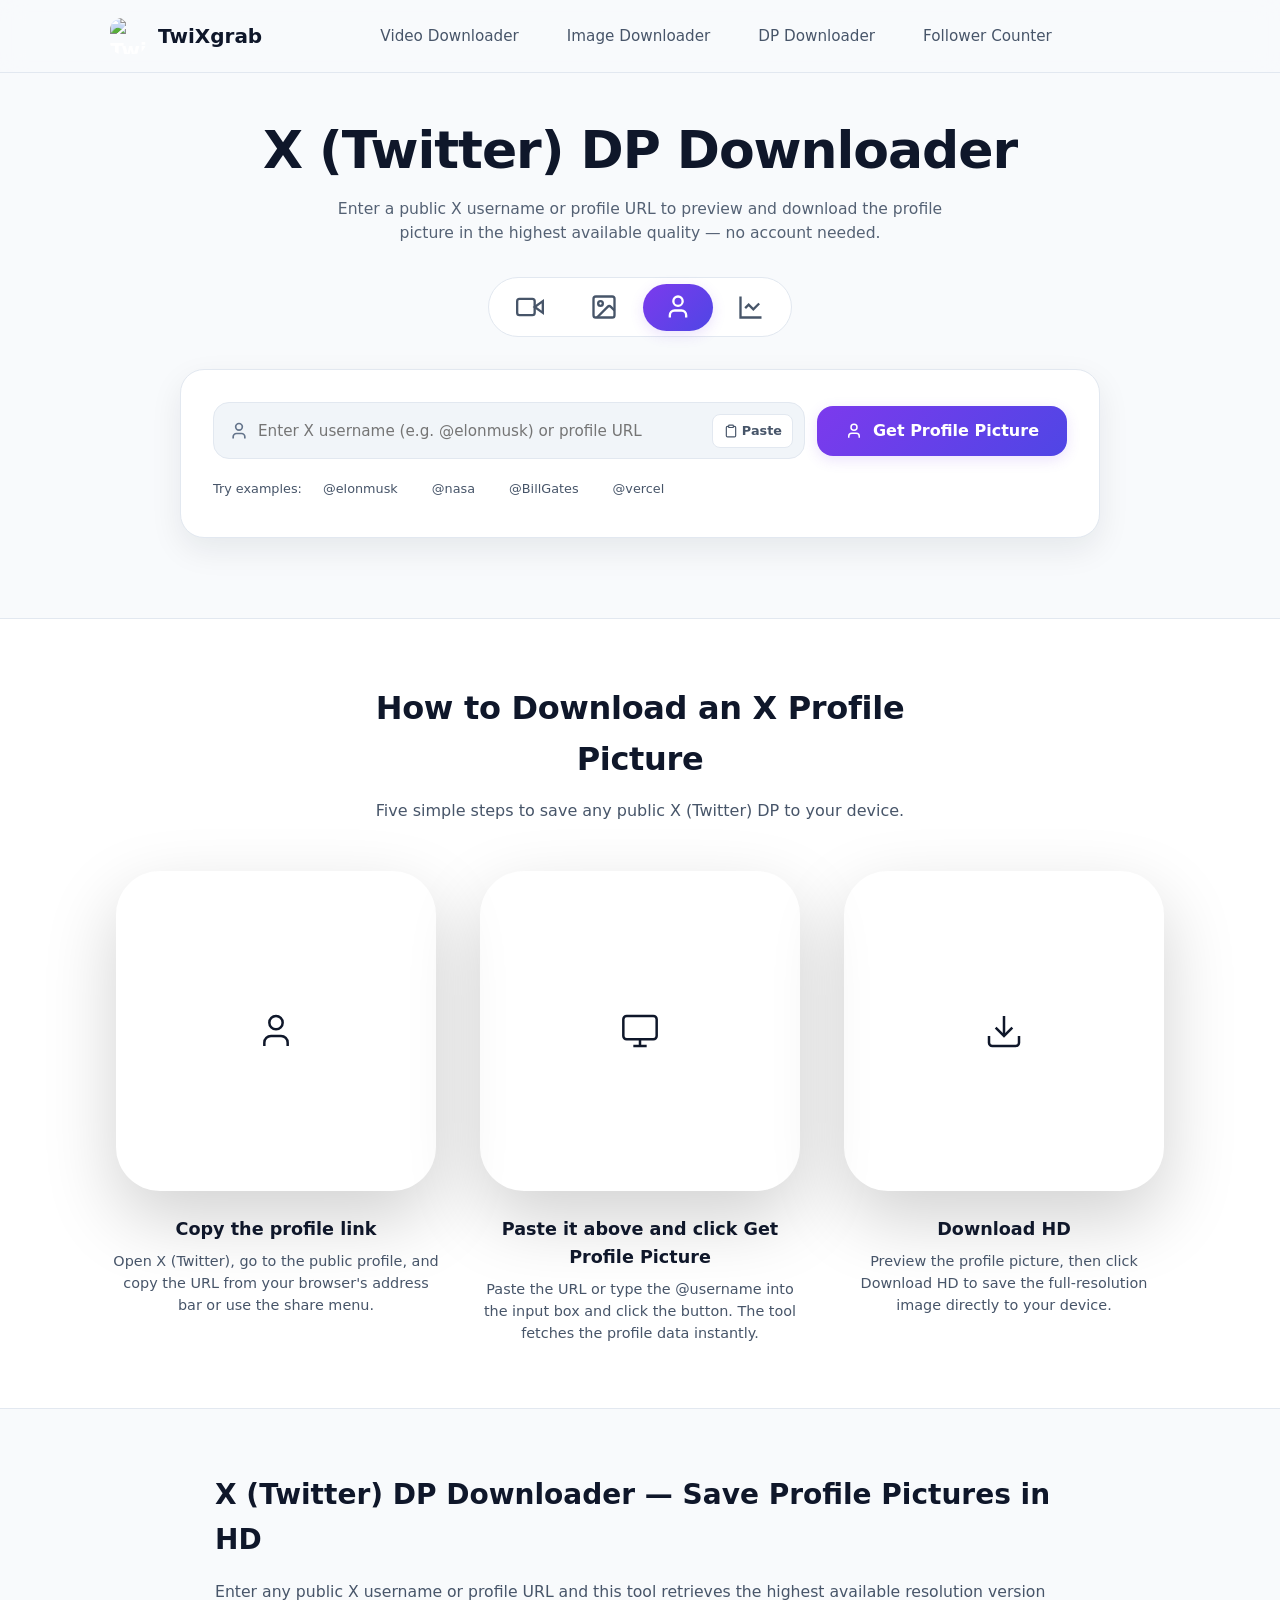
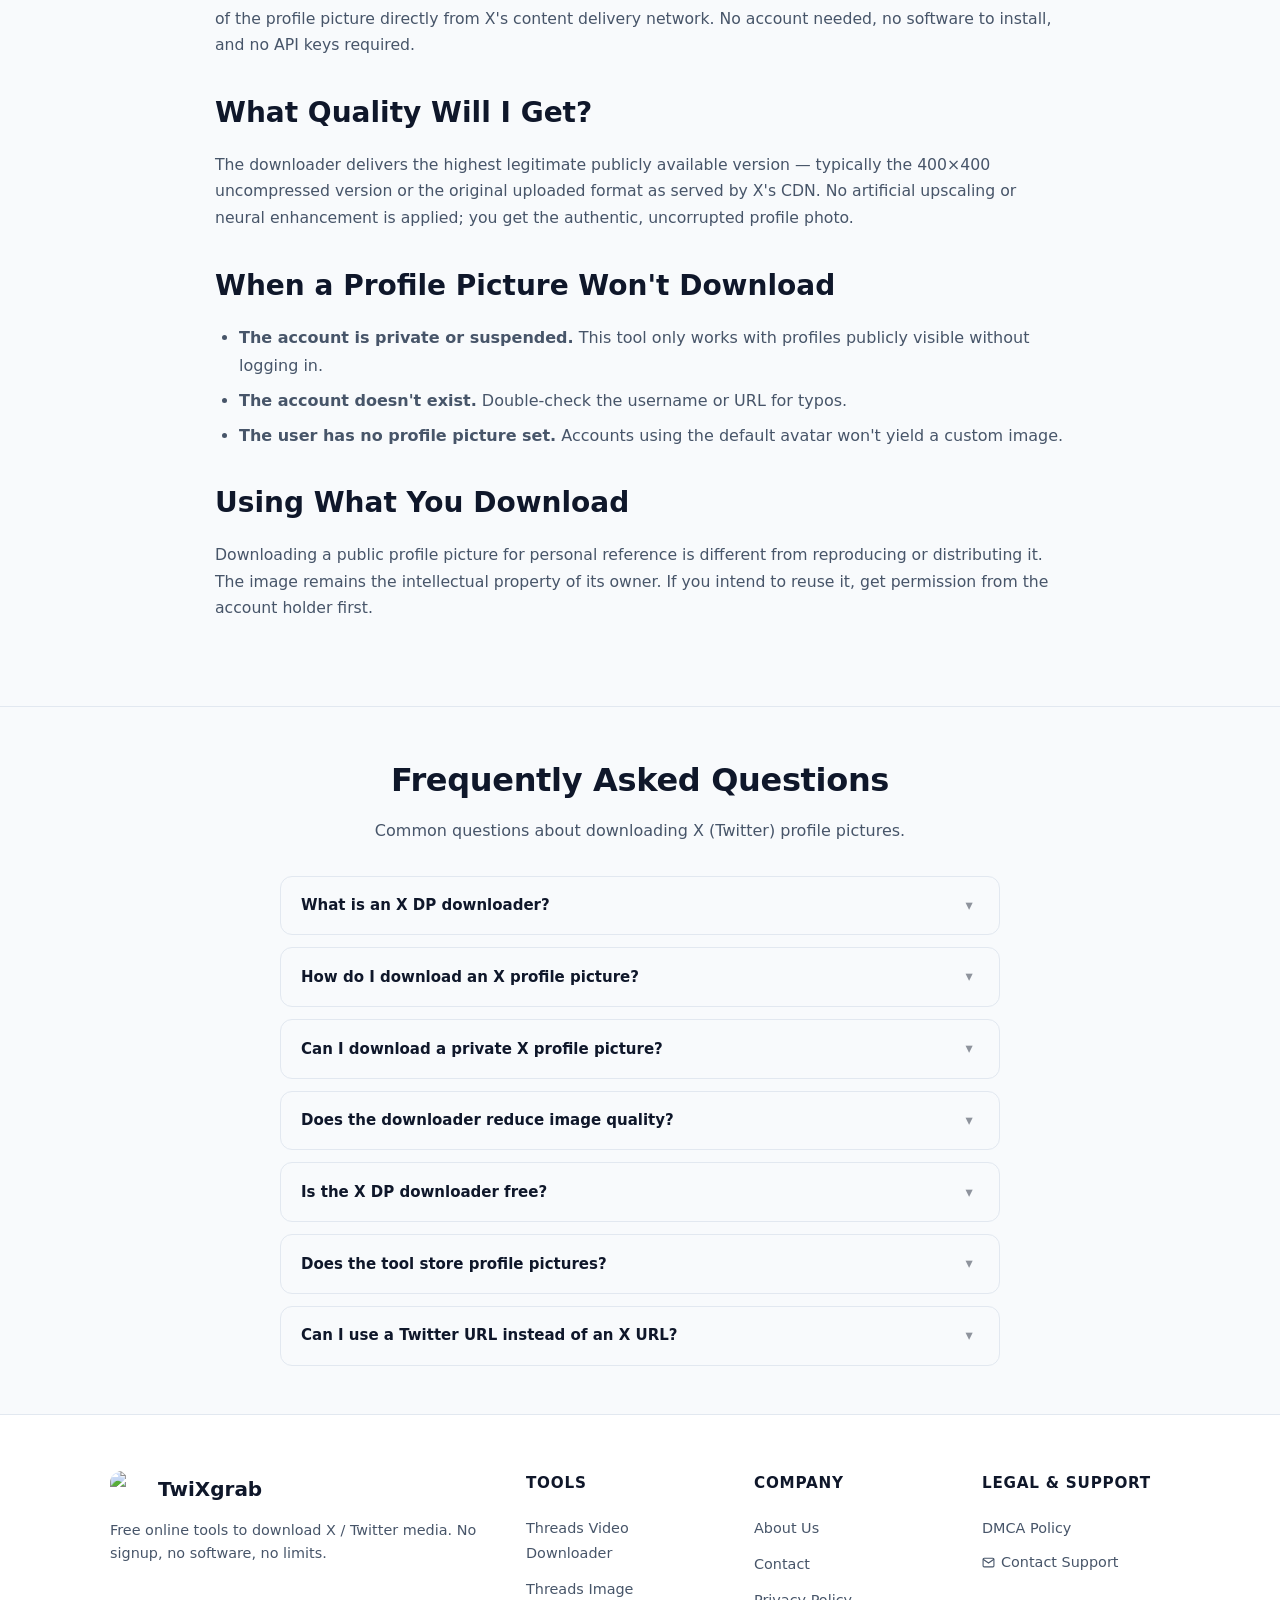
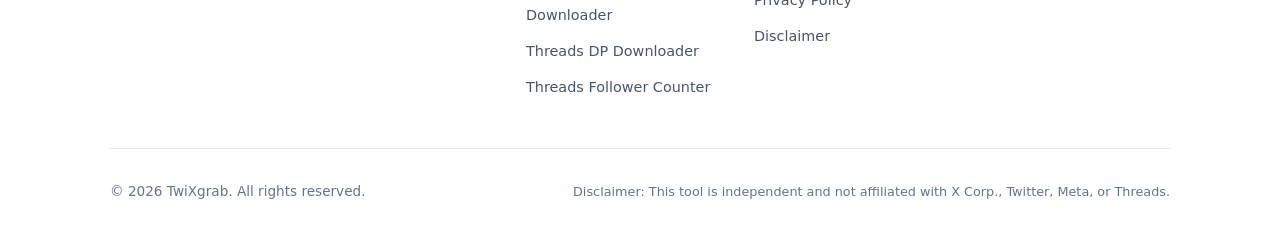
==== commit 2df1ac0f: "Add files via upload" ====
--- a/twitter-dp-downloader.html
+++ b/twitter-dp-downloader.html
@@ -1,498 +1,583 @@
-<!doctype html>
-<html lang="en" data-theme="light">
-  <head>
-    <meta charset="UTF-8" />
-    <meta name="viewport" content="width=device-width, initial-scale=1.0" />
-    
-    <!-- Primary SEO Metadata -->
-    <title>X (Twitter) DP Downloader – Download Profile Picture</title>
-    <meta name="title" content="X (Twitter) DP Downloader – Download Profile Picture" />
-    <meta name="description" content="Download a public X (Twitter) profile picture in the highest available quality. Enter a username or profile URL, preview the DP, and download it instantly." />
-    <meta name="keywords" content="twitter dp downloader, twitter profile picture downloader, x dp downloader, x profile picture downloader, download twitter profile picture, download x profile picture, twitter profile photo downloader, x profile photo downloader, twitter dp download, x dp download" />
-    <meta name="robots" content="index, follow" />
-    <meta name="author" content="X DP Downloader" />
-    
-    <!-- Open Graph / Facebook -->
-    <meta property="og:type" content="website" />
-    <meta property="og:title" content="X (Twitter) DP Downloader – Download Profile Picture" />
-    <meta property="og:description" content="Download a public X (Twitter) profile picture in the highest available quality. Enter a username or profile URL, preview the DP, and download it instantly." />
-    <meta property="og:site_name" content="X DP Downloader" />
-    
-    <!-- Twitter Card -->
-    <meta name="twitter:card" content="summary_large_image" />
-    <meta name="twitter:title" content="X (Twitter) DP Downloader – Download Profile Picture" />
-    <meta name="twitter:description" content="Download a public X (Twitter) profile picture in the highest available quality. Enter a username or profile URL, preview the DP, and download it instantly." />
-    
-    <!-- Stylesheet -->
-    <link rel="stylesheet" href="/dpstyle.css" />
-    
-    <!-- Structured Data (JSON-LD) -->
-    <script type="application/ld+json">
-    {
-      "@context": "https://schema.org",
-      "@graph": [
-        {
-          "@type": "WebApplication",
-          "name": "X (Twitter) DP Downloader",
-          "applicationCategory": "MultimediaApplication",
-          "operatingSystem": "All",
-          "browserRequirements": "Requires JavaScript. Requires HTML5.",
-          "description": "Download a public X (Twitter) profile picture in the highest available quality with zero API keys.",
-          "offers": {
-            "@type": "Offer",
-            "price": "0",
-            "priceCurrency": "USD"
+﻿<!DOCTYPE html>
+<html lang="en">
+<head>
+  <meta charset="UTF-8" />
+  <meta name="viewport" content="width=device-width, initial-scale=1.0" />
+  <title>X (Twitter) DP Downloader – Download Profile Picture</title>
+
+  <link rel="preconnect" href="https://www.googletagmanager.com" crossorigin />
+  <link rel="dns-prefetch" href="https://www.googletagmanager.com" />
+
+  <meta name="description" content="Download a public X (Twitter) profile picture in the highest available quality. Enter a username or profile URL, preview the DP, and download it instantly." />
+  <meta name="robots" content="index,follow,max-image-preview:large" />
+  <meta name="author" content="TwiXgrab" />
+  <link rel="canonical" href="https://twitter.threadsgrab.com/twitter-dp-downloader/" />
+  <link rel="icon" type="image/png" href="https://twitter.threadsgrab.com/twixgrab-favicon.png" />
+  <meta name="theme-color" content="#4f46e5" />
+
+  <meta property="og:type" content="website" />
+  <meta property="og:url" content="https://twitter.threadsgrab.com/twitter-dp-downloader/" />
+  <meta property="og:title" content="X (Twitter) DP Downloader – Download Profile Picture" />
+  <meta property="og:description" content="Download a public X (Twitter) profile picture in the highest available quality. No login required." />
+  <meta property="og:image" content="https://twitter.threadsgrab.com/og-image.jpg" />
+  <meta property="og:site_name" content="TwiXgrab" />
+
+  <meta name="twitter:card" content="summary_large_image" />
+  <meta name="twitter:title" content="X (Twitter) DP Downloader – Download Profile Picture" />
+  <meta name="twitter:description" content="Download a public X (Twitter) profile picture in the highest available quality. No login required." />
+
+  <script type="application/ld+json">
+  {
+    "@context": "https://schema.org",
+    "@graph": [
+      {
+        "@type": "WebApplication",
+        "name": "X (Twitter) DP Downloader",
+        "applicationCategory": "MultimediaApplication",
+        "operatingSystem": "All",
+        "browserRequirements": "Requires JavaScript. Requires HTML5.",
+        "description": "Download a public X (Twitter) profile picture in the highest available quality with zero API keys.",
+        "offers": { "@type": "Offer", "price": "0", "priceCurrency": "USD" }
+      },
+      {
+        "@type": "FAQPage",
+        "mainEntity": [
+          {
+            "@type": "Question",
+            "name": "What is an X DP downloader?",
+            "acceptedAnswer": { "@type": "Answer", "text": "An X DP downloader retrieves publicly accessible profile picture data from any public X (formerly Twitter) profile and lets you download the highest available resolution." }
+          },
+          {
+            "@type": "Question",
+            "name": "How do I download an X profile picture?",
+            "acceptedAnswer": { "@type": "Answer", "text": "Enter a public X profile URL or username, click 'Get Profile Picture', preview the avatar, and click 'Download HD'." }
+          },
+          {
+            "@type": "Question",
+            "name": "Can I download a private X profile picture?",
+            "acceptedAnswer": { "@type": "Answer", "text": "No. This tool only processes publicly accessible profiles and respects privacy restrictions." }
           }
-        },
-        {
-          "@type": "FAQPage",
-          "mainEntity": [
-            {
-              "@type": "Question",
-              "name": "What is an X DP downloader?",
-              "acceptedAnswer": {
-                "@type": "Answer",
-                "text": "An X DP downloader is a tool that retrieves publicly accessible profile picture data from any public X (formerly Twitter) profile and allows you to preview and download the highest available resolution version."
-              }
-            },
-            {
-              "@type": "Question",
-              "name": "How do I download an X profile picture?",
-              "acceptedAnswer": {
-                "@type": "Answer",
-                "text": "Simply copy the public X profile URL or username, paste it into the search field, click 'Get Profile Picture', preview the avatar, and click 'Download HD'."
-              }
-            },
-            {
-              "@type": "Question",
-              "name": "Can I download a private X profile picture?",
-              "acceptedAnswer": {
-                "@type": "Answer",
-                "text": "No. This tool strictly processes publicly accessible metadata and respects privacy boundaries. It does not bypass authentication, private account restrictions, or CAPTCHA."
-              }
-            },
-            {
-              "@type": "Question",
-              "name": "Does the downloader reduce image quality?",
-              "acceptedAnswer": {
-                "@type": "Answer",
-                "text": "No. The Worker extracts the highest legitimate publicly available resolution (such as 400x400 uncompressed avatars) without downscaling or artificial upscaling."
-              }
-            },
-            {
-              "@type": "Question",
-              "name": "Is the X DP downloader free?",
-              "acceptedAnswer": {
-                "@type": "Answer",
-                "text": "Yes, it is 100% free and open-source, requiring no user registration, no API keys, and no subscriptions."
-              }
-            },
-            {
-              "@type": "Question",
-              "name": "Does the tool store profile pictures?",
-              "acceptedAnswer": {
-                "@type": "Answer",
-                "text": "No. The tool uses a stateless Cloudflare Worker architecture. No profile pictures or user histories are saved in databases, KV, or storage buckets."
-              }
-            },
-            {
-              "@type": "Question",
-              "name": "Can I download a profile picture from a Twitter URL?",
-              "acceptedAnswer": {
-                "@type": "Answer",
-                "text": "Yes. The tool supports standard X URLs (x.com/username), legacy Twitter URLs (twitter.com/username), and handle formats (@username)."
-              }
-            }
-          ]
-        }
-      ]
-    }
-    </script>
-  </head>
-  <body>
-    <!-- Top Navigation Header -->
-    <header class="site-header" id="siteHeader">
-      <div class="container nav-wrap" id="navWrap">
-        <a href="/" class="brand-logo" id="brandLogo">
-          <div class="brand-icon" id="brandIcon">𝕏</div>
-          <span>DP Downloader</span>
-        </a>
-
-        <div class="nav-actions" id="navActions">
-          <a href="#howTo" class="nav-link" id="navHowTo">How It Works</a>
-          <a href="#faq" class="nav-link" id="navFaq">FAQ</a>
-          <a href="#cloudflareDocs" class="nav-link" id="navDocs">Cloudflare Worker</a>
-          <button class="theme-toggle-btn" id="themeToggleBtn" aria-label="Toggle Theme" title="Toggle dark/light mode">
-            <span id="themeIcon">☀️</span>
-          </button>
-        </div>
-      </div>
-    </header>
-
-    <!-- Main Container -->
-    <main class="main-content" id="mainContent">
+        ]
+      }
+    ]
+  }
+  </script>
+
+  <!-- Google Analytics -->
+  <script async src="https://www.googletagmanager.com/gtag/js?id=G-SP0ZHQ7HRQ"></script>
+  <script>
+  window.dataLayer = window.dataLayer || [];
+  function gtag(){dataLayer.push(arguments);}
+  gtag('js', new Date());
+  gtag('config', 'G-SP0ZHQ7HRQ');
+  </script>
+
+  <link rel="stylesheet" href="/romitkrweb.css" />
+  <link rel="icon" type="image/png" href="https://twitter.threadsgrab.com/twixgrab-favicon.png" />
+  <link rel="apple-touch-icon" sizes="180x180" href="https://twitter.threadsgrab.com/twixgrab-favicon.png" />
+
+  <style>
+    /* ── DP result card — shown/hidden via .active class by dpscript.js ── */
+    #resultCard  { display: none; margin-top: 1.5rem; }
+    #resultCard.active { display: block; }
+    #loadingBox  { display: none; }                /* shown via style.display by script */
+    #alertBox    { display: none; }                /* shown via .active class */
+    #alertBox.active { display: flex; }
+
+    .avatar-preview-container {
+      position: relative;
+      display: inline-block;
+      margin-bottom: 1rem;
+    }
+    .avatar-image {
+      width: 140px;
+      height: 140px;
+      border-radius: 50%;
+      object-fit: cover;
+      border: 3px solid var(--accent-primary, #7c6be8);
+      display: block;
+    }
+    .quality-badge-dp {
+      position: absolute;
+      bottom: 6px;
+      right: 6px;
+      background: var(--accent-primary, #7c6be8);
+      color: #fff;
+      font-size: .7rem;
+      font-weight: 700;
+      padding: 2px 8px;
+      border-radius: 20px;
+    }
+    .profile-display-name {
+      font-size: 1.1rem;
+      font-weight: 700;
+      margin: 0 0 .2rem;
+      color: var(--text-primary, #f0f0f5);
+    }
+    .profile-username-text {
+      font-size: .85rem;
+      opacity: .6;
+      margin: 0 0 .75rem;
+    }
+    .meta-grid-dp {
+      display: flex;
+      gap: 1rem;
+      flex-wrap: wrap;
+      justify-content: center;
+      margin-bottom: 1rem;
+    }
+    .meta-item-dp {
+      text-align: center;
+      padding: .5rem .875rem;
+      background: rgba(255,255,255,.04);
+      border-radius: 8px;
+      border: 1px solid rgba(255,255,255,.07);
+    }
+    .meta-label-dp { font-size: .72rem; opacity: .55; display: block; margin-bottom: 2px; text-transform: uppercase; letter-spacing: .05em; }
+    .meta-val-dp   { font-size: .85rem; font-weight: 600; color: var(--text-primary, #f0f0f5); }
+    .dp-action-buttons {
+      display: flex;
+      gap: .75rem;
+      justify-content: center;
+      flex-wrap: wrap;
+      margin-top: .5rem;
+    }
+    .btn-dl-hd {
+      display: inline-flex;
+      align-items: center;
+      gap: 6px;
+      padding: .55rem 1.25rem;
+      border-radius: 9px;
+      background: var(--accent-primary, #7c6be8);
+      color: #fff;
+      font-size: .875rem;
+      font-weight: 600;
+      text-decoration: none;
+      transition: opacity .15s;
+      cursor: pointer;
+      border: none;
+    }
+    .btn-dl-hd:hover { opacity: .85; }
+    .btn-open-img {
+      display: inline-flex;
+      align-items: center;
+      gap: 6px;
+      padding: .55rem 1.25rem;
+      border-radius: 9px;
+      background: rgba(255,255,255,.07);
+      color: var(--text-primary, #f0f0f5);
+      font-size: .875rem;
+      font-weight: 600;
+      text-decoration: none;
+      border: 1px solid rgba(255,255,255,.1);
+      transition: background .15s;
+    }
+    .btn-open-img:hover { background: rgba(255,255,255,.12); }
+
+    /* alert box */
+    .dp-alert {
+      display: flex;
+      align-items: center;
+      gap: .6rem;
+      padding: .75rem 1rem;
+      border-radius: 10px;
+      background: rgba(239,68,68,.12);
+      border: 1px solid rgba(239,68,68,.3);
+      color: #fca5a5;
+      font-size: .875rem;
+      margin-top: 1rem;
+    }
+
+    /* loading */
+    .loading-box {
+      display: flex;
+      flex-direction: column;
+      align-items: center;
+      gap: .5rem;
+      padding: 1.5rem;
+      font-size: .9rem;
+      color: var(--text-secondary, #a0a0b8);
+    }
+
+    /* quick example chips */
+    .quick-examples {
+      display: flex;
+      flex-wrap: wrap;
+      align-items: center;
+      gap: .5rem;
+      margin-top: .875rem;
+      font-size: .8rem;
+      color: var(--text-secondary, #a0a0b8);
+    }
+    .example-chip {
+      padding: .3rem .75rem;
+      border-radius: 20px;
+      border: 1px solid rgba(255,255,255,.12);
+      background: rgba(255,255,255,.04);
+      color: var(--text-secondary, #a0a0b8);
+      font-size: .8rem;
+      cursor: pointer;
+      transition: border-color .15s, color .15s;
+    }
+    .example-chip:hover {
+      border-color: var(--accent-primary, #7c6be8);
+      color: var(--accent-primary, #7c6be8);
+    }
+
+    /* FAQ accordion */
+    .xdl-faq-item {
+      background: rgba(255,255,255,.03);
+      border: 1px solid var(--border-color, rgba(255,255,255,.08));
+      border-radius: 12px;
+      margin-bottom: .75rem;
+      overflow: hidden;
+      transition: border-color .2s;
+    }
+    .xdl-faq-item:last-child { margin-bottom: 0; }
+    .xdl-faq-item.active {
+      border-color: rgba(124,107,232,.35);
+      background: rgba(124,107,232,.05);
+    }
+    .faq-trigger {
+      width: 100%;
+      display: flex;
+      align-items: center;
+      justify-content: space-between;
+      padding: 1.1rem 1.25rem;
+      background: none;
+      border: none;
+      color: var(--text-primary, #f0f0f5);
+      font-size: .9375rem;
+      font-weight: 600;
+      cursor: pointer;
+      text-align: left;
+      gap: 1.25rem;
+      line-height: 1.5;
+      transition: color .15s;
+    }
+    .faq-trigger:hover { color: var(--accent-primary, #7c6be8); }
+    .faq-trigger span:first-child { flex: 1; }
+    .faq-trigger .arrow {
+      font-size: .9rem;
+      opacity: .45;
+      transition: transform .25s ease, opacity .2s;
+      flex-shrink: 0;
+      width: 20px;
+      text-align: center;
+    }
+    .xdl-faq-item.active .faq-trigger { color: var(--accent-primary, #7c6be8); }
+    .xdl-faq-item.active .faq-trigger .arrow { transform: rotate(180deg); opacity: .8; }
+    .faq-content { max-height: 0; overflow: hidden; transition: max-height .35s ease; }
+    .faq-content p {
+      padding: 0 1.25rem 1.25rem;
+      font-size: .9rem;
+      color: var(--text-secondary, #a0a0b8);
+      margin: 0;
+      line-height: 1.75;
+    }
+    /* FAQ section wrapper */
+    .faq-section { padding: 3rem 0; }
+    .faq-section .section-header { margin-bottom: 2rem; }
+
+    /* input group overrides for dp (text input, not url) */
+    #downloaderForm .url-input { flex: 1; }
+
+    .skip-link{position:absolute;left:-9999px;top:auto;width:1px;height:1px;overflow:hidden;z-index:9999}
+    .skip-link:focus{position:fixed;top:0;left:0;width:auto;height:auto;padding:12px 20px;background:#4f46e5;color:#fff;font-weight:600;text-decoration:none;border-radius:0 0 6px 0;outline:2px solid #fff;outline-offset:2px}
+    .visually-hidden{position:absolute!important;width:1px;height:1px;padding:0;margin:-1px;overflow:hidden;clip:rect(0,0,0,0);white-space:nowrap;border:0}
+  </style>
+</head>
+<body>
+  <a href="#mainContent" class="skip-link">Skip to main content</a>
+
+  <!-- Header -->
+  <header class="header" id="siteHeader" role="banner">
+    <div class="container header-inner">
+      <a href="/" class="logo" id="siteLogo" aria-label="TwiXgrab - Home">
+        <img class="logo-icon" src="https://twitter.threadsgrab.com/twixgrab-favicon.png" alt="TwiXgrab Logo" width="40" height="40" loading="eager" decoding="async" />
+        <span>TwiXgrab</span>
+      </a>
+      <nav class="nav-desktop" id="desktopNav" role="navigation" aria-label="Primary Navigation">
+        <a href="/" class="nav-link">Video Downloader</a>
+        <a href="/twitter-image-downloader" class="nav-link">Image Downloader</a>
+        <a href="/twitter-dp-downloader" class="nav-link">DP Downloader</a>
+        <a href="/twitter-follower-counter" class="nav-link">Follower Counter</a>
+      </nav>
+      <div class="header-actions">
+        <button class="hamburger-btn" id="hamburgerBtn" aria-label="Toggle mobile menu" aria-expanded="false" aria-controls="mobileNav">
+          <svg xmlns="http://www.w3.org/2000/svg" width="24" height="24" viewBox="0 0 24 24" fill="none" stroke="currentColor" stroke-width="2" aria-hidden="true">
+            <line x1="4" x2="20" y1="12" y2="12"/>
+            <line x1="4" x2="20" y1="6" y2="6"/>
+            <line x1="4" x2="20" y1="18" y2="18"/>
+          </svg>
+        </button>
+      </div>
+    </div>
+  </header>
+
+  <!-- Mobile Nav -->
+  <nav class="mobile-nav" id="mobileNav" role="navigation" aria-label="Mobile Navigation">
+    <a href="/" class="nav-link">Home</a>
+    <a href="/twitter-video-downloader" class="nav-link">X Video Downloader</a>
+    <a href="/twitter-image-downloader" class="nav-link">X Image Downloader</a>
+    <a href="/twitter-dp-downloader" class="nav-link">X DP Downloader</a>
+    <a href="/twitter-follower-counter" class="nav-link">Follower Counter</a>
+    <a href="/about" class="nav-link">About Us</a>
+    <a href="/contact" class="nav-link">Contact</a>
+    <a href="/privacy-policy" class="nav-link">Privacy Policy</a>
+  </nav>
+
+  <main id="mainContent" role="main">
+
+    <!-- Hero & Downloader -->
+    <section class="hero-section" id="downloader" aria-labelledby="heroHeading">
       <div class="container">
-        
-        <!-- Hero Section -->
-        <section class="hero-section" id="heroSection">
-          <div class="badge-pill" id="badgePill">
-            <span>⚡ Powered Exclusively by Cloudflare Worker</span>
-          </div>
-          <h1 class="hero-title" id="heroTitle">Download X (Twitter) Profile Picture</h1>
-          <p class="hero-desc" id="heroDesc">
-            Enter a public X username or profile URL to view and download its publicly available profile picture in the highest resolution.
-          </p>
-        </section>
-
-        <!-- Downloader Tool Card -->
-        <section class="tool-card" id="toolCard">
-          <form class="downloader-form" id="downloaderForm">
-            <div class="input-wrapper" id="inputWrapper">
-              <span class="input-icon" id="inputIcon">@</span>
-              <input
-                type="text"
-                class="url-input"
-                id="usernameInput"
-                placeholder="Enter X Username or Profile URL"
-                autocomplete="off"
-                spellcheck="false"
-                required
-              />
-              <div class="input-actions" id="inputActions">
-                <button type="button" class="btn-paste" id="pasteBtn" title="Paste from clipboard">
+        <h1 class="hero-title" id="heroHeading">X (Twitter) DP Downloader</h1>
+        <p class="hero-subtitle hero-subtitle-sm">
+          Enter a public X username or profile URL to preview and download the profile picture in the highest available quality — no account needed.
+        </p>
+
+        <!-- Tool Tabs -->
+        <div class="tool-tabs" id="toolTabs" role="tablist" aria-label="X Downloader Tools">
+          <a href="/" class="tool-tab" role="tab" aria-label="X Video Downloader">
+            <svg xmlns="http://www.w3.org/2000/svg" width="30" height="28" viewBox="0 0 24 24" fill="none" stroke="currentColor" stroke-width="2" aria-hidden="true"><polygon points="23 7 16 12 23 17 23 7"/><rect width="15" height="14" x="1" y="5" rx="2" ry="2"/></svg>
+          </a>
+          <a href="/twitter-image-downloader" class="tool-tab" role="tab" aria-label="X Image Downloader">
+            <svg xmlns="http://www.w3.org/2000/svg" width="30" height="28" viewBox="0 0 24 24" fill="none" stroke="currentColor" stroke-width="2" aria-hidden="true"><rect width="18" height="18" x="3" y="3" rx="2" ry="2"/><circle cx="9" cy="9" r="2"/><path d="m21 15-3.086-3.086a2 2 0 0 0-2.828 0L6 21"/></svg>
+          </a>
+          <a href="/twitter-dp-downloader" class="tool-tab active" role="tab" aria-selected="true" aria-label="X DP Downloader">
+            <svg xmlns="http://www.w3.org/2000/svg" width="30" height="28" viewBox="0 0 24 24" fill="none" stroke="currentColor" stroke-width="2" aria-hidden="true"><path d="M19 21v-2a4 4 0 0 0-4-4H9a4 4 0 0 0-4 4v2"/><circle cx="12" cy="7" r="4"/></svg>
+          </a>
+          <a href="/twitter-follower-counter" class="tool-tab" role="tab" aria-label="X Follower Counter">
+             <svg xmlns="http://www.w3.org/2000/svg" width="28" height="28" viewBox="0 0 24 24" fill="none" stroke="currentColor" stroke-width="2" aria-hidden="true"><path d="M3 3v18h18"/><path d="m19 9-5 5-4-4-3 3"/></svg>
+          </a>
+        </div>
+
+        <!-- Downloader Card -->
+        <div class="downloader-card" id="downloaderCard">
+
+          <form id="downloaderForm">
+            <div class="input-group">
+              <div class="url-input-wrapper">
+                <label for="usernameInput" class="visually-hidden">X username or profile URL</label>
+                <svg class="input-icon" xmlns="http://www.w3.org/2000/svg" viewBox="0 0 24 24" fill="none" stroke="currentColor" stroke-width="2" aria-hidden="true"><path d="M19 21v-2a4 4 0 0 0-4-4H9a4 4 0 0 0-4 4v2"/><circle cx="12" cy="7" r="4"/></svg>
+                <input type="text" id="usernameInput" class="url-input" placeholder="Enter X username (e.g. @elonmusk) or profile URL" autocomplete="off" spellcheck="false" />
+                <button type="button" id="pasteBtn" class="paste-btn" aria-label="Paste from clipboard">
+                  <svg xmlns="http://www.w3.org/2000/svg" width="14" height="14" viewBox="0 0 24 24" fill="none" stroke="currentColor" stroke-width="2" aria-hidden="true"><path d="M16 4h2a2 2 0 0 1 2 2v14a2 2 0 0 1-2 2H6a2 2 0 0 1-2-2V6a2 2 0 0 1 2-2h2"/><rect x="8" y="2" width="8" height="4" rx="1" ry="1"/></svg>
                   Paste
                 </button>
               </div>
+              <button type="submit" class="btn-primary" id="submitBtn" aria-label="Get Profile Picture">
+                <svg xmlns="http://www.w3.org/2000/svg" width="18" height="18" viewBox="0 0 24 24" fill="none" stroke="currentColor" stroke-width="2" aria-hidden="true"><path d="M19 21v-2a4 4 0 0 0-4-4H9a4 4 0 0 0-4 4v2"/><circle cx="12" cy="7" r="4"/></svg>
+                Get Profile Picture
+              </button>
             </div>
-
-            <button type="submit" class="btn-primary" id="submitBtn">
-              <span>Get Profile Picture</span>
-            </button>
           </form>
 
-          <!-- Quick Example Chips -->
-          <div class="quick-examples" id="quickExamples">
+          <!-- Quick example chips -->
+          <div class="quick-examples">
             <span class="examples-label">Try examples:</span>
             <button type="button" class="example-chip" data-user="elonmusk">@elonmusk</button>
             <button type="button" class="example-chip" data-user="nasa">@nasa</button>
             <button type="button" class="example-chip" data-user="BillGates">@BillGates</button>
             <button type="button" class="example-chip" data-user="vercel">@vercel</button>
           </div>
-        </section>
-
-        <!-- Loading Indicator -->
-        <div class="loading-box" id="loadingBox">
-          <div class="spinner" id="loadingSpinner"></div>
-          <div class="loading-text" id="loadingText">Finding profile picture...</div>
-          <div class="loading-subtext" id="loadingSubtext">Connecting via Cloudflare Worker & extracting high-res assets</div>
-        </div>
-
-        <!-- Alert / Error Message Box -->
-        <div class="alert-box" id="alertBox" role="alert">
-          <span class="alert-icon" id="alertIcon">⚠️</span>
-          <div class="alert-message" id="alertMessage">Please enter a valid X username.</div>
-        </div>
-
-        <!-- Result Card -->
-        <article class="result-card" id="resultCard">
-          <div class="avatar-preview-container" id="avatarPreviewContainer">
-            <img src="" alt="X Profile Picture" class="avatar-image" id="avatarImg" referrerpolicy="no-referrer" />
-            <span class="quality-badge" id="qualityBadge">HD</span>
-          </div>
-
-          <h2 class="profile-display-name" id="displayName">Name</h2>
-          <div class="profile-username" id="username">@username</div>
-
-          <div>
-            <span class="status-badge" id="statusBadge">
-              <span>✓</span> Profile Picture Found
-            </span>
-          </div>
-
-          <!-- Metadata Grid -->
-          <div class="meta-grid" id="metaGrid">
-            <div class="meta-item">
-              <span class="meta-label">Dimensions</span>
-              <span class="meta-val" id="dimensionVal">400 × 400</span>
+
+          <!-- Loading -->
+          <div class="loading-box" id="loadingBox" role="status" aria-live="polite">
+            <div class="spinner" role="presentation"></div>
+            <div>Finding profile picture...</div>
+            <div style="font-size:.8rem;opacity:.6;">Connecting via Cloudflare Worker &amp; extracting high-res assets</div>
+          </div>
+
+          <!-- Alert / Error -->
+          <div class="dp-alert" id="alertBox" role="alert">
+            <span>⚠️</span>
+            <span id="alertMessage">Please enter a valid X username.</span>
+          </div>
+
+          <!-- Result -->
+          <article id="resultCard" role="region" aria-live="polite" style="text-align:center;margin-top:1.5rem;">
+            <div class="avatar-preview-container">
+              <img src="" alt="X Profile Picture" class="avatar-image" id="avatarImg" referrerpolicy="no-referrer" />
+              <span class="quality-badge-dp" id="qualityBadge">HD</span>
             </div>
-            <div class="meta-item">
-              <span class="meta-label">Format</span>
-              <span class="meta-val" id="formatVal">JPEG</span>
-            </div>
-            <div class="meta-item">
-              <span class="meta-label">Type</span>
-              <span class="meta-val" id="statusVal">Public DP</span>
-            </div>
-          </div>
-
-          <!-- Download / Open Action Buttons -->
-          <div class="action-buttons" id="actionButtons">
-            <a href="#" class="btn-action-download" id="downloadBtn">
-              <svg width="18" height="18" viewBox="0 0 24 24" fill="none" stroke="currentColor" stroke-width="2" stroke-linecap="round" stroke-linejoin="round">
-                <path d="M21 15v4a2 2 0 0 1-2 2H5a2 2 0 0 1-2-2v-4"></path>
-                <polyline points="7 10 12 15 17 10"></polyline>
-                <line x1="12" y1="15" x2="12" y2="3"></line>
-              </svg>
-              <span>Download HD</span>
-            </a>
-            <a href="#" class="btn-action-open" id="openImageBtn" target="_blank" rel="noopener noreferrer">
-              <svg width="18" height="18" viewBox="0 0 24 24" fill="none" stroke="currentColor" stroke-width="2" stroke-linecap="round" stroke-linejoin="round">
-                <path d="M18 13v6a2 2 0 0 1-2 2H5a2 2 0 0 1-2-2V8a2 2 0 0 1 2-2h6"></path>
-                <polyline points="15 3 21 3 21 9"></polyline>
-                <line x1="10" y1="14" x2="21" y2="3"></line>
-              </svg>
-              <span>Open Full Image</span>
-            </a>
-          </div>
-        </article>
-
-        <!-- Information & Content Sections -->
-        <section class="info-section" id="infoSection">
-          <h2 class="section-heading">What Is an X DP Downloader?</h2>
-          <p class="content-paragraph">
-            An X (Twitter) DP Downloader is a high-performance utility designed to retrieve and download publicly accessible profile pictures (Display Pictures) from X profiles. By reading legitimate public metadata and Open Graph declarations, the tool locates the highest resolution image version hosted on approved content delivery networks and provides safe, full-quality downloads directly to your device.
-          </p>
-
-          <h2 class="section-heading" id="howTo">How to Download an X Profile Picture</h2>
-          <ol class="steps-list" id="stepsList">
-            <li class="step-item">
-              <div class="step-num">1</div>
-              <div class="step-text"><strong>Copy the public X profile URL</strong> or note the target account handle (for instance, <code>https://x.com/elonmusk</code> or <code>@elonmusk</code>).</div>
-            </li>
-            <li class="step-item">
-              <div class="step-num">2</div>
-              <div class="step-text"><strong>Paste it into the tool</strong> search bar above. You can also use the convenient "Paste" button.</div>
-            </li>
-            <li class="step-item">
-              <div class="step-num">3</div>
-              <div class="step-text"><strong>Click "Get Profile Picture"</strong> to initiate the Cloudflare Worker extraction process.</div>
-            </li>
-            <li class="step-item">
-              <div class="step-num">4</div>
-              <div class="step-text"><strong>Preview the profile picture</strong> in the result card along with verified display name, username, and image dimensions.</div>
-            </li>
-            <li class="step-item">
-              <div class="step-num">5</div>
-              <div class="step-text"><strong>Click "Download HD"</strong> to save the full-resolution image with proper filename and image headers.</div>
-            </li>
-          </ol>
-
-          <h2 class="section-heading">Can I Download a Private Account's Profile Picture?</h2>
-          <p class="content-paragraph">
-            No. This tool operates strictly on publicly accessible web data and complies with privacy protocols. It does not bypass account privacy settings, login walls, CAPTCHAs, or authentication mechanisms. If an account is suspended, deleted, or restricted, the tool safely reports that the profile picture is not publicly available.
-          </p>
-
-          <h2 class="section-heading">What Quality Will I Get?</h2>
-          <p class="content-paragraph">
-            The downloader delivers the highest legitimate publicly available version hosted on X’s content distribution network (typically 400 × 400 pixels uncompressed or original uploaded format). The application never applies artificial neural upscaling or fake resolution enhancements, ensuring you receive the authentic, uncorrupted profile photo.
-          </p>
-        </section>
-
-        <!-- FAQ Section -->
-        <section class="info-section" id="faq">
-          <h2 class="section-heading">Frequently Asked Questions</h2>
-          <div class="faq-grid" id="faqGrid">
-            
-            <details class="faq-item" id="faq1" open>
-              <summary class="faq-summary">What is an X DP downloader?</summary>
-              <div class="faq-body">
-                An X DP downloader is a lightweight web tool that allows you to inspect and download the public display picture (avatar) of any public X (Twitter) profile in high resolution without requiring an X account or API keys.
+            <h2 class="profile-display-name" id="displayName">Name</h2>
+            <div class="profile-username-text" id="username">@username</div>
+            <div class="meta-grid-dp" id="metaGrid">
+              <div class="meta-item-dp">
+                <span class="meta-label-dp">Dimensions</span>
+                <span class="meta-val-dp" id="dimensionVal">400 × 400</span>
               </div>
-            </details>
-
-            <details class="faq-item" id="faq2">
-              <summary class="faq-summary">How do I download an X profile picture?</summary>
-              <div class="faq-body">
-                Enter any valid username (e.g. <code>@username</code>) or profile link (e.g. <code>https://x.com/username</code>), click "Get Profile Picture", and once the preview appears, click the "Download HD" button to save it locally.
+              <div class="meta-item-dp">
+                <span class="meta-label-dp">Format</span>
+                <span class="meta-val-dp" id="formatVal">JPEG</span>
               </div>
-            </details>
-
-            <details class="faq-item" id="faq3">
-              <summary class="faq-summary">Can I download a private X profile picture?</summary>
-              <div class="faq-body">
-                No. Private profiles, locked accounts, and accounts that require login authentication cannot be viewed or downloaded. The tool respects all privacy restrictions.
-              </div>
-            </details>
-
-            <details class="faq-item" id="faq4">
-              <summary class="faq-summary">Does the downloader reduce image quality?</summary>
-              <div class="faq-body">
-                No. The worker fetches the full resolution version directly from approved X CDN servers (<code>pbs.twimg.com</code>) without compression or downsampling.
-              </div>
-            </details>
-
-            <details class="faq-item" id="faq5">
-              <summary class="faq-summary">Is the X DP downloader free?</summary>
-              <div class="faq-body">
-                Yes. The tool is 100% free with no hidden fees, subscriptions, or login requirements.
-              </div>
-            </details>
-
-            <details class="faq-item" id="faq6">
-              <summary class="faq-summary">Does the tool store profile pictures?</summary>
-              <div class="faq-body">
-                No. The tool is completely stateless. It streams data on-demand and does not store images, usernames, or search history in any database or disk storage.
-              </div>
-            </details>
-
-            <details class="faq-item" id="faq7">
-              <summary class="faq-summary">Can I download a profile picture from a Twitter URL?</summary>
-              <div class="faq-body">
-                Yes. The tool accepts both new <code>x.com</code> URLs and legacy <code>twitter.com</code> URLs seamlessly.
-              </div>
-            </details>
-
-          </div>
-        </section>
-
-        <!-- Cloudflare Worker Architecture & Deployment Guide -->
-        <section class="info-section" id="cloudflareDocs">
-          <h2 class="section-heading">Cloudflare Worker Architecture & Deployment Guide</h2>
-          <p class="content-paragraph">
-            This project is engineered to run as a 100% serverless microservice on Cloudflare Workers and Cloudflare Pages with zero external dependencies, zero Node.js server dependencies, and zero database overhead.
-          </p>
-
-          <div class="dev-guide-card" id="devGuideCard">
-            <!-- Tabs -->
-            <div class="tabs-header" id="tabsHeader">
-              <button class="tab-btn active" data-tab="tabWorkerDeploy">1. Worker Deployment</button>
-              <button class="tab-btn" data-tab="tabPagesDeploy">2. Pages Frontend</button>
-              <button class="tab-btn" data-tab="tabApiRoutes">3. API Endpoints</button>
-              <button class="tab-btn" data-tab="tabSecurity">4. SSRF & Security</button>
-              <button class="tab-btn" data-tab="tabWorkerCode">5. worker.js Code</button>
-            </div>
-
-            <!-- Tab 1: Worker Deployment -->
-            <div class="tab-pane active" id="tabWorkerDeploy">
-              <h3 class="sub-heading">Deploying to Cloudflare Workers</h3>
-              <p class="content-paragraph">
-                Deploy the backend worker using Cloudflare Wrangler CLI in seconds:
-              </p>
-              <div class="code-block-wrapper">
-                <button class="copy-code-btn" data-target="codeWrangler">Copy</button>
-                <pre class="code-block" id="codeWrangler"><code># 1. Install Wrangler CLI
-npm install -g wrangler
-
-# 2. Login to your Cloudflare account
-wrangler login
-
-# 3. Create wrangler.toml configuration
-cat &lt;&lt;'EOF' &gt; wrangler.toml
-name = "x-dp-worker"
-main = "worker.js"
-compatibility_date = "2024-04-01"
-
-[routes]
-pattern = "api.twitter.threadsgrab.com/*"
-EOF
-
-# 4. Deploy to Cloudflare's global edge network
-wrangler deploy</code></pre>
+              <div class="meta-item-dp">
+                <span class="meta-label-dp">Type</span>
+                <span class="meta-val-dp" id="statusVal">Public DP</span>
               </div>
             </div>
-
-            <!-- Tab 2: Pages Frontend -->
-            <div class="tab-pane" id="tabPagesDeploy">
-              <h3 class="sub-heading">Deploying Static Frontend to Cloudflare Pages</h3>
-              <p class="content-paragraph">
-                Deploy the pure HTML, CSS, and Vanilla JavaScript frontend to Cloudflare Pages:
-              </p>
-              <div class="code-block-wrapper">
-                <button class="copy-code-btn" data-target="codePages">Copy</button>
-                <pre class="code-block" id="codePages"><code># Option A: Direct Git integration via Cloudflare Dashboard
-# Connect your GitHub repository to Cloudflare Pages with build directory set to root "./"
-
-# Option B: Direct CLI deployment
-npx wrangler pages deploy . --project-name=x-dp-downloader</code></pre>
-              </div>
+            <div class="dp-action-buttons">
+              <a href="#" class="btn-dl-hd" id="downloadBtn">
+                <svg width="16" height="16" viewBox="0 0 24 24" fill="none" stroke="currentColor" stroke-width="2" aria-hidden="true"><path d="M21 15v4a2 2 0 0 1-2 2H5a2 2 0 0 1-2-2v-4"/><polyline points="7 10 12 15 17 10"/><line x1="12" y1="15" x2="12" y2="3"/></svg>
+                Download HD
+              </a>
+              <a href="#" class="btn-open-img" id="openImageBtn" target="_blank" rel="noopener noreferrer">
+                <svg width="16" height="16" viewBox="0 0 24 24" fill="none" stroke="currentColor" stroke-width="2" aria-hidden="true"><path d="M18 13v6a2 2 0 0 1-2 2H5a2 2 0 0 1-2-2V8a2 2 0 0 1 2-2h6"/><polyline points="15 3 21 3 21 9"/><line x1="10" y1="14" x2="21" y2="3"/></svg>
+                Open Full Image
+              </a>
             </div>
-
-            <!-- Tab 3: API Endpoints -->
-            <div class="tab-pane" id="tabApiRoutes">
-              <h3 class="sub-heading">API Routes Specification</h3>
-              <p class="content-paragraph">
-                The Worker provides two primary high-performance endpoints:
-              </p>
-              <div class="code-block-wrapper">
-                <button class="copy-code-btn" data-target="codeApi">Copy</button>
-                <pre class="code-block" id="codeApi"><code># 1. Fetch Profile Data & Image Info
-GET https://xdp.romitkr3018.workers.dev/api/x-dp?username=elonmusk
-GET https://xdp.romitkr3018.workers.dev/api/x-dp?url=https://x.com/elonmusk
-
-# Response Format:
-{
-  "success": true,
-  "platform": "x",
-  "profile": {
-    "username": "elonmusk",
-    "name": "Elon Musk",
-    "profileImage": "https://pbs.twimg.com/profile_images/2053244804520427520/m8mdWZCG_400x400.jpg"
-  },
-  "image": {
-    "url": "https://pbs.twimg.com/profile_images/2053244804520427520/m8mdWZCG_400x400.jpg",
-    "width": 400,
-    "height": 400,
-    "type": "image/jpeg"
-  },
-  "updatedAt": "2026-08-26T15:46:39.758Z"
-}
-
-# 2. Secure Streaming Image Download
-GET https://xdp.romitkr3018.workers.dev/api/x-dp-download?url=https://pbs.twimg.com/...&username=elonmusk
-# Returns streamed image with Content-Disposition: attachment; filename="x-dp-elonmusk.jpg"</code></pre>
-              </div>
-            </div>
-
-            <!-- Tab 4: SSRF & Security -->
-            <div class="tab-pane" id="tabSecurity">
-              <h3 class="sub-heading">Security Hardening & SSRF Protection</h3>
-              <p class="content-paragraph">
-                To prevent misuse as an arbitrary proxy, the Worker implements multi-layered security:
-              </p>
-              <ul style="padding-left: 20px; color: var(--text-secondary); line-height: 1.7;">
-                <li><strong>Strict Hostname Allowlists:</strong> Only <code>x.com</code>, <code>twitter.com</code>, and approved CDN hosts (<code>pbs.twimg.com</code>, <code>abs.twimg.com</code>) are permitted.</li>
-                <li><strong>SSRF Prevention:</strong> Direct rejection of IPv4/IPv6 literals, loopbacks (<code>127.0.0.1</code>), private subnets (<code>10.0.0.0/8</code>, <code>172.16.0.0/12</code>, <code>192.168.0.0/16</code>), and non-HTTPS protocols.</li>
-                <li><strong>Memory Safety:</strong> Images are streamed directly without loading entire payloads into Worker heap memory.</li>
-                <li><strong>Safe Headers:</strong> Sanitized <code>Content-Disposition</code> filenames to eliminate directory traversal attacks.</li>
-              </ul>
-            </div>
-
-            <!-- Tab 5: worker.js Code -->
-            <div class="tab-pane" id="tabWorkerCode">
-              <h3 class="sub-heading">Cloudflare Worker Source Code</h3>
-              <div class="code-block-wrapper">
-                <button class="copy-code-btn" data-target="codeSource">Copy</button>
-                <pre class="code-block" id="codeSource"><code>// See complete /worker.js file included in the root directory.
-// Pure ES module export:
-export default {
-  async fetch(request, env, ctx) {
-    // Routes: /api/x-dp & /api/x-dp-download
-    // Implements validation, OpenGraph parsing, and safe streaming
-  }
-};</code></pre>
-              </div>
-            </div>
-
-          </div>
-        </section>
-
-      </div>
-    </main>
-
-    <!-- Footer -->
-    <footer class="site-footer" id="siteFooter">
-      <div class="container footer-content">
-        <div>
-          <strong>X (Twitter) DP Downloader</strong> &bull; Serverless Edition
-          <div style="font-size: 0.78rem; margin-top: 4px;">Powered exclusively by Cloudflare Worker</div>
-        </div>
-        <div class="footer-disclaimer">
-          Disclaimer: This application is an independent utility and is not affiliated with, sponsored by, or endorsed by X Corp. or Twitter. All trademarks and media remain the property of their respective owners.
-        </div>
-      </div>
-    </footer>
-
-    <!-- Client Script -->
-    <script src="/dpscript.js"></script>
-  </body>
+          </article>
+
+        </div><!-- end .downloader-card -->
+      </div>
+    </section>
+
+    <!-- Steps -->
+    <section class="steps-section" id="how-to-download" aria-labelledby="stepsHeading">
+      <div class="container">
+        <div class="section-header">
+          <h2 class="section-title" id="stepsHeading">How to Download an X Profile Picture</h2>
+          <p class="section-subtitle">Five simple steps to save any public X (Twitter) DP to your device.</p>
+        </div>
+        <div class="steps-grid">
+          <article class="step-card">
+            <div class="step-icon"><svg xmlns="http://www.w3.org/2000/svg" width="40" height="40" viewBox="0 0 24 24" fill="none" stroke="currentColor" stroke-width="1.5" aria-hidden="true"><path d="M19 21v-2a4 4 0 0 0-4-4H9a4 4 0 0 0-4 4v2"/><circle cx="12" cy="7" r="4"/></svg></div>
+            <h3>Copy the profile link</h3>
+            <p>Open X (Twitter), go to the public profile, and copy the URL from your browser's address bar or use the share menu.</p>
+          </article>
+          <article class="step-card">
+            <div class="step-icon"><svg xmlns="http://www.w3.org/2000/svg" width="40" height="40" viewBox="0 0 24 24" fill="none" stroke="currentColor" stroke-width="1.5" aria-hidden="true"><rect x="2" y="3" width="20" height="14" rx="2"/><path d="M8 21h8M12 17v4"/></svg></div>
+            <h3>Paste it above and click Get Profile Picture</h3>
+            <p>Paste the URL or type the @username into the input box and click the button. The tool fetches the profile data instantly.</p>
+          </article>
+          <article class="step-card">
+            <div class="step-icon"><svg xmlns="http://www.w3.org/2000/svg" width="40" height="40" viewBox="0 0 24 24" fill="none" stroke="currentColor" stroke-width="1.5" aria-hidden="true"><path d="M21 15v4a2 2 0 0 1-2 2H5a2 2 0 0 1-2-2v-4"/><polyline points="7 10 12 15 17 10"/><line x1="12" y1="15" x2="12" y2="3"/></svg></div>
+            <h3>Download HD</h3>
+            <p>Preview the profile picture, then click Download HD to save the full-resolution image directly to your device.</p>
+          </article>
+        </div>
+      </div>
+    </section>
+
+    <!-- Info -->
+    <section class="info-section" aria-labelledby="infoHeading">
+      <div class="container">
+        <article class="info-content">
+          <h2 id="infoHeading">X (Twitter) DP Downloader — Save Profile Pictures in HD</h2>
+          <p>Enter any public X username or profile URL and this tool retrieves the highest available resolution version of the profile picture directly from X's content delivery network. No account needed, no software to install, and no API keys required.</p>
+
+          <h2>What Quality Will I Get?</h2>
+          <p>The downloader delivers the highest legitimate publicly available version — typically the 400×400 uncompressed version or the original uploaded format as served by X's CDN. No artificial upscaling or neural enhancement is applied; you get the authentic, uncorrupted profile photo.</p>
+
+          <h2>When a Profile Picture Won't Download</h2>
+          <ul>
+            <li><strong>The account is private or suspended.</strong> This tool only works with profiles publicly visible without logging in.</li>
+            <li><strong>The account doesn't exist.</strong> Double-check the username or URL for typos.</li>
+            <li><strong>The user has no profile picture set.</strong> Accounts using the default avatar won't yield a custom image.</li>
+          </ul>
+
+          <h2>Using What You Download</h2>
+          <p>Downloading a public profile picture for personal reference is different from reproducing or distributing it. The image remains the intellectual property of its owner. If you intend to reuse it, get permission from the account holder first.</p>
+        </article>
+      </div>
+    </section>
+
+    <!-- FAQ -->
+    <section class="faq-section" id="faqs" aria-labelledby="faqHeading">
+      <div class="container">
+        <div class="section-header">
+          <h2 class="section-title" id="faqHeading">Frequently Asked Questions</h2>
+          <p class="section-subtitle">Common questions about downloading X (Twitter) profile pictures.</p>
+        </div>
+        <div style="max-width:720px;margin:0 auto;">
+          <div class="xdl-faq-item faq-item">
+            <button class="faq-trigger"><span>What is an X DP downloader?</span><span class="arrow">&#9662;</span></button>
+            <div class="faq-content"><p>An X DP downloader is a lightweight web tool that lets you inspect and download the public display picture (avatar) of any public X (Twitter) profile in high resolution — no X account or API keys required.</p></div>
+          </div>
+          <div class="xdl-faq-item faq-item">
+            <button class="faq-trigger"><span>How do I download an X profile picture?</span><span class="arrow">&#9662;</span></button>
+            <div class="faq-content"><p>Enter any valid username (e.g. @username) or profile link (e.g. https://x.com/username), click "Get Profile Picture", and once the preview appears, click "Download HD" to save it locally.</p></div>
+          </div>
+          <div class="xdl-faq-item faq-item">
+            <button class="faq-trigger"><span>Can I download a private X profile picture?</span><span class="arrow">&#9662;</span></button>
+            <div class="faq-content"><p>No. Private profiles, locked accounts, and accounts requiring login cannot be viewed or downloaded. The tool respects all privacy restrictions.</p></div>
+          </div>
+          <div class="xdl-faq-item faq-item">
+            <button class="faq-trigger"><span>Does the downloader reduce image quality?</span><span class="arrow">&#9662;</span></button>
+            <div class="faq-content"><p>No. The worker fetches the full resolution version directly from X CDN servers without compression or downsampling.</p></div>
+          </div>
+          <div class="xdl-faq-item faq-item">
+            <button class="faq-trigger"><span>Is the X DP downloader free?</span><span class="arrow">&#9662;</span></button>
+            <div class="faq-content"><p>Yes — 100% free with no hidden fees, subscriptions, or login requirements.</p></div>
+          </div>
+          <div class="xdl-faq-item faq-item">
+            <button class="faq-trigger"><span>Does the tool store profile pictures?</span><span class="arrow">&#9662;</span></button>
+            <div class="faq-content"><p>No. The tool is completely stateless. It streams data on-demand and does not store images, usernames, or search history anywhere.</p></div>
+          </div>
+          <div class="xdl-faq-item faq-item">
+            <button class="faq-trigger"><span>Can I use a Twitter URL instead of an X URL?</span><span class="arrow">&#9662;</span></button>
+            <div class="faq-content"><p>Yes. The tool accepts both new x.com URLs and legacy twitter.com URLs seamlessly.</p></div>
+          </div>
+        </div>
+      </div>
+    </section>
+
+  </main>
+
+  <!-- Footer -->
+  <footer class="footer" role="contentinfo">
+    <div class="container">
+      <div class="footer-grid">
+        <div class="footer-col">
+          <a href="/" class="logo" aria-label="TwiXgrab Home">
+            <img class="logo-icon" src="https://twitter.threadsgrab.com/twixgrab-favicon.png" alt="TwiXgrab Logo" width="40" height="40" loading="lazy" decoding="async" />
+            <span>TwiXgrab</span>
+          </a>
+          <p>Free online tools to download X / Twitter media. No signup, no software, no limits.</p>
+        </div>
+        <div class="footer-col">
+          <h4>Tools</h4>
+          <ul class="footer-links">
+            <li><a href="/">Threads Video Downloader</a></li>
+            <li><a href="/twitter-image-downloader">Threads Image Downloader</a></li>
+            <li><a href="/twitter-dp-downloader">Threads DP Downloader</a></li>
+            <li><a href="/twitter-follower-counter">Threads Follower Counter</a></li>
+          </ul>
+        </div>
+        <div class="footer-col">
+          <h4>Company</h4>
+          <ul class="footer-links">
+            <li><a href="/about">About Us</a></li>
+            <li><a href="/contact">Contact</a></li>
+            <li><a href="/privacy-policy">Privacy Policy</a></li>
+            <li><a href="/disclaimer">Disclaimer</a></li>
+          </ul>
+        </div>
+        <div class="footer-col">
+          <h4>Legal &amp; Support</h4>
+          <ul class="footer-links">
+            <li><a href="/disclaimer">DMCA Policy</a></li>
+            <li>
+              <a href="mailto:contact.themistero@gmail.com" class="footer-link-email">
+                <svg width="13" height="13" viewBox="0 0 24 24" fill="none" stroke="currentColor" stroke-width="2" aria-hidden="true"><path d="M4 4h16c1.1 0 2 .9 2 2v12c0 1.1-.9 2-2 2H4c-1.1 0-2-.9-2-2V6c0-1.1.9-2 2-2z"/><polyline points="22,6 12,13 2,6"/></svg>
+                Contact Support
+              </a>
+            </li>
+          </ul>
+        </div>
+      </div>
+      <div class="footer-bottom">
+        <div>&copy; 2026 TwiXgrab. All rights reserved.</div>
+        <div class="footer-disclaimer-note">Disclaimer: This tool is independent and not affiliated with X Corp., Twitter, Meta, or Threads.</div>
+      </div>
+    </div>
+  </footer>
+
+  <!-- Client Script (downloader logic — untouched) -->
+  <script src="/dpscript.js"></script>
+  <!-- Mobile nav -->
+  <script src="/romitp.js"></script>
+</body>
 </html>
--- a/romitkrweb.css
+++ b/romitkrweb.css
@@ -0,0 +1,2552 @@
+/* ==========================================================================
+   Threads Downloader - Modern Responsive CSS System
+   Supports Dark Mode (Default) & Light Mode
+   ========================================================================== */
+
+/* CSS Variables & Color Palette */
+:root {
+  /* Colors - Dark Theme (Default) */
+  --bg-primary: #09090b;
+  --bg-surface: #121215;
+  --bg-card: #18181b;
+  --bg-card-hover: #222226;
+  --bg-input: #27272a;
+  
+  --text-primary: #f4f4f5;
+  --text-secondary: #a1a1aa;
+  --text-muted: #71717a;
+  
+  --accent-primary: #8b5cf6;
+  --accent-hover: #7c3aed;
+  --accent-light: rgba(139, 92, 246, 0.15);
+  --accent-gradient: linear-gradient(135deg, #a855f7 0%, #6366f1 100%);
+  --accent-glow: rgba(168, 85, 247, 0.25);
+  
+  --border-color: #27272a;
+  --border-hover: #3f3f46;
+  --shadow-color: rgba(0, 0, 0, 0.5);
+  
+  --success-bg: rgba(16, 185, 129, 0.12);
+  --success-text: #34d399;
+  --error-bg: rgba(239, 68, 68, 0.12);
+  --error-text: #f87171;
+  --warning-bg: rgba(245, 158, 11, 0.12);
+  --warning-text: #fbbf24;
+
+  /* Typography */
+  --font-sans: system-ui, -apple-system, BlinkMacSystemFont, 'Segoe UI', Roboto, Helvetica, Arial, sans-serif;
+  
+  /* Radii */
+  --radius-sm: 8px;
+  --radius-md: 12px;
+  --radius-lg: 16px;
+  --radius-xl: 24px;
+  --radius-pill: 9999px;
+
+  /* Transitions */
+  --transition-fast: 0.15s ease;
+  --transition-normal: 0.25s ease;
+  --transition-slow: 0.35s ease;
+
+  /* Containers */
+  --container-max: 1100px;
+}
+
+/* Light Theme Variables */
+[data-theme="light"] {
+  --bg-primary: #f8fafc;
+  --bg-surface: #ffffff;
+  --bg-card: #ffffff;
+  --bg-card-hover: #f1f5f9;
+  --bg-input: #f1f5f9;
+  
+  --text-primary: #0f172a;
+  --text-secondary: #475569;
+  --text-muted: #64748b;
+  
+  --accent-primary: #7c3aed;
+  --accent-hover: #6d28d9;
+  --accent-light: rgba(124, 58, 237, 0.08);
+  --accent-gradient: linear-gradient(135deg, #7c3aed 0%, #4f46e5 100%);
+  --accent-glow: rgba(124, 58, 237, 0.15);
+  
+  --border-color: #e2e8f0;
+  --border-hover: #cbd5e1;
+  --shadow-color: rgba(15, 23, 42, 0.08);
+  
+  --success-bg: #ecfdf5;
+  --success-text: #059669;
+  --error-bg: #fef2f2;
+  --error-text: #dc2626;
+  --warning-bg: #fffbeb;
+  --warning-text: #d97706;
+}
+
+/* Reset & Base Styles */
+*, *::before, *::after {
+  box-sizing: border-box;
+  margin: 0;
+  padding: 0;
+}
+
+html {
+  font-family: var(--font-sans);
+  background-color: var(--bg-primary);
+  color: var(--text-primary);
+  line-height: 1.6;
+  scroll-behavior: smooth;
+  -webkit-font-smoothing: antialiased;
+}
+
+body {
+  min-height: 100vh;
+  display: flex;
+  flex-direction: column;
+  background-color: var(--bg-primary);
+  color: var(--text-primary);
+  transition: background-color var(--transition-normal), color var(--transition-normal);
+  overflow-x: hidden;
+  position: relative;
+}
+
+body::before {
+  display: none;
+}
+
+a {
+  color: var(--accent-primary);
+  text-decoration: none;
+  transition: color var(--transition-fast);
+}
+
+a:hover {
+  color: var(--accent-hover);
+}
+
+img, video {
+  max-width: 100%;
+  height: auto;
+  display: block;
+}
+
+button, input, select, textarea {
+  font: inherit;
+  color: inherit;
+}
+
+button {
+  cursor: pointer;
+  border: none;
+  background: none;
+}
+
+/* Layout Containers */
+.container {
+  width: 100%;
+  max-width: var(--container-max);
+  margin: 0 auto;
+  padding: 0 1.25rem;
+}
+
+/* Header & Navigation */
+.header {
+  position: sticky;
+  top: 0;
+  z-index: 100;
+  background-color: rgba(9, 9, 11, 0.85);
+  backdrop-filter: blur(12px);
+  -webkit-backdrop-filter: blur(12px);
+  border-bottom: 1px solid var(--border-color);
+  transition: background-color var(--transition-normal);
+}
+
+[data-theme="light"] .header {
+  background-color: rgba(248, 250, 252, 0.85);
+}
+
+.header-inner {
+  display: flex;
+  align-items: center;
+  justify-content: space-between;
+  height: 4.5rem;
+}
+
+.logo {
+  display: flex;
+  align-items: center;
+  gap: 0.75rem;
+  font-weight: 700;
+  font-size: 1.25rem;
+  color: var(--text-primary);
+  text-decoration: none;
+}
+
+.logo-icon {
+  width: 2.25rem;
+  height: 2.25rem;
+  background: var(--accent-gradient);
+  border-radius: var(--radius-md);
+  display: flex;
+  align-items: center;
+  justify-content: center;
+  color: #ffffff;
+  box-shadow: 0 4px 12px var(--accent-glow);
+  flex-shrink: 0;
+}
+
+.logo img.logo-icon {
+  padding: 0;
+  object-fit: cover;
+  background: transparent;
+  box-shadow: none;
+}
+
+.logo-icon svg {
+  width: 1.35rem;
+  height: 1.35rem;
+}
+
+.logo-badge {
+  font-size: 0.65rem;
+  text-transform: uppercase;
+  letter-spacing: 0.05em;
+  background: var(--accent-light);
+  color: var(--accent-primary);
+  padding: 0.15rem 0.5rem;
+  border-radius: var(--radius-pill);
+  font-weight: 600;
+}
+
+.nav-desktop {
+  display: flex;
+  align-items: center;
+  gap: 1.5rem;
+}
+
+.nav-link {
+  color: var(--text-secondary);
+  font-weight: 500;
+  font-size: 0.95rem;
+  padding: 0.5rem 0.75rem;
+  border-radius: var(--radius-sm);
+  transition: color var(--transition-fast), background-color var(--transition-fast);
+}
+
+.nav-link:hover, .nav-link.active {
+  color: var(--text-primary);
+  background-color: var(--bg-card-hover);
+}
+
+.header-actions {
+  display: flex;
+  align-items: center;
+  gap: 0.75rem;
+}
+
+.theme-toggle-btn {
+  width: 2.5rem;
+  height: 2.5rem;
+  border-radius: var(--radius-pill);
+  background-color: var(--bg-surface);
+  border: 1px solid var(--border-color);
+  color: var(--text-primary);
+  display: flex;
+  align-items: center;
+  justify-content: center;
+  transition: all var(--transition-fast);
+}
+
+.theme-toggle-btn:hover {
+  background-color: var(--bg-card-hover);
+  border-color: var(--border-hover);
+  transform: translateY(-1px);
+}
+
+.hamburger-btn {
+  display: none;
+  width: 2.5rem;
+  height: 2.5rem;
+  border-radius: var(--radius-md);
+  background-color: var(--bg-surface);
+  border: 1px solid var(--border-color);
+  color: var(--text-primary);
+  align-items: center;
+  justify-content: center;
+}
+
+/* Mobile Nav Drawer */
+.mobile-nav {
+  display: none;
+  position: fixed;
+  top: 4.5rem;
+  left: 0;
+  right: 0;
+  bottom: 0;
+  background-color: var(--bg-primary);
+  z-index: 99;
+  padding: 1.5rem;
+  flex-direction: column;
+  gap: 1rem;
+  border-top: 1px solid var(--border-color);
+  overflow-y: auto;
+}
+
+.mobile-nav.open {
+  display: flex;
+}
+
+.mobile-nav .nav-link {
+  font-size: 1.1rem;
+  padding: 0.85rem 1rem;
+  border-radius: var(--radius-md);
+  background-color: var(--bg-surface);
+}
+
+/* Hero & Downloader Section */
+.hero-section {
+  padding: 3rem 0 2rem;
+  text-align: center;
+}
+
+.hero-pill {
+  display: inline-flex;
+  align-items: center;
+  gap: 0.5rem;
+  padding: 0.35rem 1rem;
+  border-radius: var(--radius-pill);
+  background-color: var(--accent-light);
+  color: var(--accent-primary);
+  font-size: 0.85rem;
+  font-weight: 600;
+  margin-bottom: 1.25rem;
+  border: 1px solid rgba(139, 92, 246, 0.2);
+}
+
+.update-box {
+  margin: 2rem auto 0;
+  max-width: 780px;
+  background: rgba(255,255,255,0.04);
+  border: 1px solid rgba(255,255,255,0.12);
+  border-radius: var(--radius-xl);
+  padding: 1.5rem;
+  text-align: left;
+  box-shadow: 0 20px 50px rgba(0, 0, 0, 0.18);
+  backdrop-filter: blur(16px);
+  -webkit-backdrop-filter: blur(16px);
+}
+
+.update-box-header {
+  display: flex;
+  align-items: center;
+  gap: 0.85rem;
+  margin-bottom: 1rem;
+}
+
+.update-icon {
+  display: inline-flex;
+  align-items: center;
+  justify-content: center;
+  width: 2.5rem;
+  height: 2.5rem;
+  border-radius: 50%;
+  background: rgba(124, 58, 237, 0.18);
+  color: #fff;
+  font-size: 1rem;
+}
+
+.update-box h2 {
+  font-size: 1.1rem;
+  margin: 0;
+  color: var(--text-primary);
+}
+
+.update-items {
+  display: grid;
+  gap: 1rem;
+  max-height: 310px;
+  overflow-y: auto;
+  padding-right: 0.25rem;
+}
+
+.update-items::-webkit-scrollbar {
+  width: 8px;
+}
+
+.update-items::-webkit-scrollbar-track {
+  background: transparent;
+}
+
+.update-items::-webkit-scrollbar-thumb {
+  background: rgba(139, 92, 246, 0.45);
+  border-radius: 999px;
+}
+
+.update-items::-webkit-scrollbar-thumb:hover {
+  background: rgba(139, 92, 246, 0.65);
+}
+
+.update-item {
+  padding: 1rem;
+  border-radius: var(--radius-lg);
+  background: rgba(255,255,255,0.03);
+  border: 1px solid rgba(255,255,255,0.08);
+}
+
+.update-item p {
+  margin: 0;
+  color: var(--text-secondary);
+  line-height: 1.65;
+}
+
+.hero-title {
+  font-size: clamp(2rem, 5vw, 3.25rem);
+  font-weight: 800;
+  line-height: 1.15;
+  letter-spacing: -0.02em;
+  margin-bottom: 1rem;
+  color: var(--text-primary);
+}
+
+.hero-subtitle {
+  font-size: 1.1rem;
+  color: var(--text-secondary);
+  max-width: 650px;
+  margin: 0 auto 2rem;
+  line-height: 1.6;
+}
+
+.hero-subtitle-sm {
+  font-size: 0.975rem;
+  line-height: 1.55;
+  opacity: 0.92;
+}
+
+.promo-account-banner {
+  display: flex;
+  flex-wrap: wrap;
+  align-items: center;
+  justify-content: center;
+  gap: 0.7rem;
+  max-width: 760px;
+  margin: 0 auto 1.6rem;
+  padding: 0.9rem 1rem;
+  border-radius: 1.1rem;
+  background: linear-gradient(135deg, rgba(124, 58, 237, 0.16), rgba(6, 182, 212, 0.08));
+  border: 1px solid rgba(255, 255, 255, 0.16);
+  box-shadow: 0 12px 32px rgba(15, 23, 42, 0.14), inset 0 1px 0 rgba(255, 255, 255, 0.08);
+  backdrop-filter: blur(12px);
+  -webkit-backdrop-filter: blur(12px);
+  color: var(--text-primary);
+}
+
+.promo-account-avatar {
+  width: 2.65rem;
+  height: 2.65rem;
+  border-radius: 50%;
+  object-fit: cover;
+  border: 2px solid rgba(255, 255, 255, 0.24);
+  box-shadow: 0 8px 18px rgba(0, 0, 0, 0.16);
+}
+
+.promo-account-badge {
+  display: inline-flex;
+  align-items: center;
+  justify-content: center;
+  padding: 0.3rem 0.7rem;
+  border-radius: 999px;
+  background: linear-gradient(135deg, var(--accent-primary), #38bdf8);
+  color: #fff;
+  font-size: 0.72rem;
+  font-weight: 700;
+  letter-spacing: 0.03em;
+  text-transform: uppercase;
+}
+
+.promo-account-text {
+  font-size: 0.94rem;
+  color: var(--text-secondary);
+}
+
+.promo-account-text a {
+  color: var(--accent-primary);
+  font-weight: 700;
+  text-decoration: none;
+}
+
+.promo-account-button {
+  display: inline-flex;
+  align-items: center;
+  justify-content: center;
+  padding: 0.55rem 0.9rem;
+  border-radius: 999px;
+  background: rgba(255, 255, 255, 0.95);
+  color: #111827;
+  font-size: 0.88rem;
+  font-weight: 700;
+  border: 1px solid rgba(255, 255, 255, 0.24);
+  text-decoration: none;
+  transition: transform var(--transition-fast), box-shadow var(--transition-fast), color var(--transition-fast);
+}
+
+.promo-account-button:hover {
+  transform: translateY(-1px);
+  box-shadow: 0 8px 16px rgba(15, 23, 42, 0.12);
+  color: var(--accent-primary);
+}
+
+@media (max-width: 640px) {
+  .promo-account-banner {
+    flex-direction: row;
+    align-items: center;
+    justify-content: center;
+    text-align: left;
+    padding: 0.8rem 0.75rem;
+    gap: 0.45rem;
+    flex-wrap: nowrap;
+  }
+
+  .promo-account-avatar {
+    width: 2.1rem;
+    height: 2.1rem;
+    flex-shrink: 0;
+  }
+
+  .promo-account-badge {
+    padding: 0.24rem 0.55rem;
+    font-size: 0.62rem;
+  }
+
+  .promo-account-text {
+    font-size: 0.8rem;
+    line-height: 1.3;
+    white-space: nowrap;
+    overflow: hidden;
+    text-overflow: ellipsis;
+  }
+
+  .promo-account-button {
+    padding: 0.42rem 0.65rem;
+    font-size: 0.74rem;
+    white-space: nowrap;
+  }
+}
+
+/* Promote Account Page */
+.promote-section {
+  padding-bottom: 1rem;
+}
+
+.promote-actions {
+  display: flex;
+  flex-wrap: wrap;
+  justify-content: center;
+  gap: 0.75rem;
+  margin-top: 1.2rem;
+}
+
+.promote-grid {
+  display: grid;
+  grid-template-columns: repeat(2, minmax(0, 1fr));
+  gap: 1rem;
+  margin-bottom: 1rem;
+}
+
+.promote-card {
+  background: var(--bg-card);
+  border: 1px solid var(--border-color);
+  border-radius: 1.1rem;
+  padding: 1.2rem;
+  box-shadow: 0 10px 24px rgba(15, 23, 42, 0.12);
+}
+
+.promote-card-wide {
+  margin-top: 1rem;
+}
+
+.promote-icon {
+  display: inline-flex;
+  width: 2.8rem;
+  height: 2.8rem;
+  align-items: center;
+  justify-content: center;
+  border-radius: 0.9rem;
+  background: linear-gradient(135deg, rgba(124, 58, 237, 0.15), rgba(6, 182, 212, 0.1));
+  color: var(--accent-primary);
+  margin-bottom: 0.8rem;
+}
+
+.promote-card h2,
+.pricing-card h2 {
+  font-size: 1.1rem;
+  margin: 0 0 0.5rem;
+  color: var(--text-primary);
+}
+
+.promote-card p,
+.pricing-card p,
+.promote-list li {
+  color: var(--text-secondary);
+  line-height: 1.6;
+}
+
+.promote-link {
+  display: inline-block;
+  margin-top: 0.35rem;
+  color: var(--accent-primary);
+  font-weight: 700;
+  text-decoration: none;
+}
+
+.upi-box {
+  display: inline-block;
+  margin-top: 0.55rem;
+  padding: 0.45rem 0.7rem;
+  border-radius: 999px;
+  background: rgba(255, 255, 255, 0.05);
+  border: 1px solid rgba(255, 255, 255, 0.08);
+  font-size: 0.9rem;
+  color: var(--text-primary);
+}
+
+.paypal-box {
+  margin-top: 0.7rem;
+  padding: 0.75rem;
+  border-radius: 1rem;
+  background: rgba(255, 255, 255, 0.04);
+  border: 1px solid rgba(255, 255, 255, 0.08);
+}
+
+.paypal-box > div {
+  min-height: 48px;
+}
+
+.pricing-card {
+  background: linear-gradient(135deg, rgba(124, 58, 237, 0.13), rgba(6, 182, 212, 0.08));
+  border: 1px solid rgba(255, 255, 255, 0.14);
+  border-radius: 1.2rem;
+  padding: 1.2rem;
+  margin-bottom: 1rem;
+  box-shadow: 0 12px 28px rgba(15, 23, 42, 0.12);
+}
+
+.pricing-list {
+  display: grid;
+  gap: 0.75rem;
+  margin-top: 0.8rem;
+}
+
+.pricing-item {
+  display: flex;
+  align-items: center;
+  justify-content: space-between;
+  gap: 1rem;
+  padding: 0.8rem 0.95rem;
+  border-radius: 0.9rem;
+  background: rgba(255, 255, 255, 0.05);
+  border: 1px solid rgba(255, 255, 255, 0.08);
+}
+
+.pricing-item strong {
+  color: var(--text-primary);
+}
+
+.pricing-item span {
+  font-weight: 700;
+  color: var(--accent-primary);
+  white-space: nowrap;
+}
+
+.promote-list {
+  padding-left: 1.1rem;
+  margin: 0.6rem 0 0;
+}
+
+.promote-list li {
+  margin-bottom: 0.45rem;
+}
+
+@media (max-width: 768px) {
+  .promote-grid {
+    grid-template-columns: 1fr;
+  }
+}
+
+@media (max-width: 640px) {
+  .promote-actions {
+    flex-direction: column;
+  }
+
+  .promote-actions a {
+    width: 100%;
+  }
+
+  .pricing-item {
+    flex-direction: column;
+    align-items: flex-start;
+  }
+}
+
+/* Tool Mode Selector Tabs */
+.tool-tabs {
+  display: inline-flex;
+  background-color: var(--bg-surface);
+  padding: 0.35rem;
+  border-radius: var(--radius-pill);
+  border: 1px solid var(--border-color);
+  margin-bottom: 2rem;
+  gap: 0.25rem;
+}
+
+.tool-tab {
+  display: flex;
+  align-items: center;
+  gap: 0.5rem;
+  padding: 0.6rem 1.25rem;
+  border-radius: var(--radius-pill);
+  font-weight: 600;
+  font-size: 0.9rem;
+  color: var(--text-secondary);
+  transition: all var(--transition-fast);
+  white-space: nowrap;
+}
+
+.tool-tab.active {
+  background: var(--accent-gradient);
+  color: #ffffff;
+  box-shadow: 0 4px 14px var(--accent-glow);
+}
+
+/* Downloader Card Box */
+.downloader-card {
+  background-color: var(--bg-card);
+  border: 1px solid var(--border-color);
+  border-radius: var(--radius-xl);
+  padding: 2rem;
+  box-shadow: 0 12px 32px var(--shadow-color);
+  max-width: 920px;
+  width: 100%;
+  margin: 0 auto 3rem;
+  transition: border-color var(--transition-normal);
+}
+
+.downloader-card:focus-within {
+  border-color: var(--accent-primary);
+}
+
+.input-group {
+  display: flex;
+  flex-direction: column;
+  gap: 0.75rem;
+  position: relative;
+}
+
+@media (min-width: 640px) {
+  .input-group {
+    flex-direction: row;
+    align-items: center;
+  }
+}
+
+.url-input-wrapper {
+  position: relative;
+  flex: 1;
+  display: flex;
+  align-items: center;
+}
+
+.input-icon {
+  position: absolute;
+  left: 1rem;
+  color: var(--text-muted);
+  width: 1.25rem;
+  height: 1.25rem;
+  pointer-events: none;
+}
+
+.url-input {
+  width: 100%;
+  padding: 0.95rem 4rem 0.95rem 2.75rem;
+  border-radius: var(--radius-lg);
+  background-color: var(--bg-input);
+  border: 1px solid var(--border-color);
+  color: var(--text-primary);
+  font-size: 0.95rem;
+  transition: all var(--transition-fast);
+}
+
+.url-input:focus {
+  outline: none;
+  border-color: var(--accent-primary);
+  background-color: var(--bg-surface);
+  box-shadow: 0 0 0 3px var(--accent-light);
+}
+
+.paste-btn, .clear-btn {
+  position: absolute;
+  right: 0.75rem;
+  padding: 0.35rem 0.65rem;
+  border-radius: var(--radius-sm);
+  background-color: var(--bg-surface);
+  border: 1px solid var(--border-color);
+  color: var(--text-secondary);
+  font-size: 0.8rem;
+  font-weight: 600;
+  display: flex;
+  align-items: center;
+  gap: 0.25rem;
+  transition: all var(--transition-fast);
+}
+
+.paste-btn:hover, .clear-btn:hover {
+  color: var(--text-primary);
+  border-color: var(--border-hover);
+  background-color: var(--bg-card-hover);
+}
+
+.btn-primary {
+  display: inline-flex;
+  align-items: center;
+  justify-content: center;
+  gap: 0.6rem;
+  padding: 0.95rem 1.75rem;
+  border-radius: var(--radius-lg);
+  background: var(--accent-gradient);
+  color: #ffffff;
+  font-weight: 600;
+  font-size: 1rem;
+  white-space: nowrap;
+  transition: all var(--transition-fast);
+  box-shadow: 0 4px 14px var(--accent-glow);
+  height: 3.1rem;
+}
+
+.btn-primary:hover {
+  transform: translateY(-2px);
+  box-shadow: 0 6px 20px var(--accent-glow);
+  opacity: 0.95;
+}
+
+.btn-primary:active {
+  transform: translateY(0);
+}
+
+.btn-primary.loading {
+  cursor: progress;
+}
+
+@keyframes pulse {
+  0%, 100% {
+    transform: translateY(0);
+  }
+  50% {
+    transform: translateY(-1px);
+  }
+}
+
+.quick-links {
+  display: flex;
+  align-items: center;
+  justify-content: center;
+  gap: 0.75rem;
+  margin-top: 1rem;
+  font-size: 0.85rem;
+  color: var(--text-muted);
+  flex-wrap: wrap;
+}
+
+.sample-link-btn {
+  color: var(--accent-primary);
+  font-weight: 500;
+  text-decoration: underline;
+  text-underline-offset: 3px;
+}
+
+.sample-link-btn:hover {
+  color: var(--accent-hover);
+}
+
+/* Loading Animation State */
+.loading-box {
+  display: none;
+  padding: 2.5rem 1rem;
+  text-align: center;
+}
+
+.loading-box.active {
+  display: block;
+}
+
+.spinner {
+  width: 3rem;
+  height: 3rem;
+  border: 3px solid var(--border-color);
+  border-top-color: var(--accent-primary);
+  border-radius: 50%;
+  animation: spin 0.8s linear infinite;
+  margin: 0 auto 1.25rem;
+}
+
+@keyframes spin {
+  to { transform: rotate(360deg); }
+}
+
+.loading-status {
+  font-size: 1rem;
+  font-weight: 600;
+  color: var(--text-primary);
+  margin-bottom: 0.25rem;
+}
+
+.loading-subtext {
+  font-size: 0.85rem;
+  color: var(--text-muted);
+}
+
+/* Error Message Area */
+.error-box {
+  display: none;
+  padding: 1.25rem;
+  border-radius: var(--radius-md);
+  background-color: var(--error-bg);
+  border: 1px solid rgba(239, 68, 68, 0.3);
+  color: var(--error-text);
+  margin-top: 1.5rem;
+  text-align: left;
+}
+
+.error-box.active {
+  display: flex;
+  align-items: flex-start;
+  gap: 0.75rem;
+}
+
+.error-icon {
+  flex-shrink: 0;
+  width: 1.35rem;
+  height: 1.35rem;
+  margin-top: 0.1rem;
+}
+
+.error-content h4 {
+  font-size: 0.95rem;
+  font-weight: 600;
+  margin-bottom: 0.2rem;
+}
+
+.error-content p {
+  font-size: 0.85rem;
+  opacity: 0.9;
+  line-height: 1.4;
+}
+
+/* Result Preview Area */
+.result-box {
+  display: none;
+  margin-top: 2rem;
+  padding-top: 2rem;
+  border-top: 1px solid var(--border-color);
+  text-align: left;
+  opacity: 0;
+  transform: translateY(10px);
+  transition: opacity 0.3s ease, transform 0.3s ease;
+}
+
+.result-box.hidden {
+  display: none !important;
+}
+
+.result-box.active {
+  display: block;
+  opacity: 1;
+  transform: translateY(0);
+}
+
+@keyframes fadeIn {
+  from { opacity: 0; transform: translateY(10px); }
+  to { opacity: 1; transform: translateY(0); }
+}
+
+.result-header {
+  display: flex;
+  align-items: center;
+  justify-content: space-between;
+  margin-bottom: 1.25rem;
+  flex-wrap: wrap;
+  gap: 0.5rem;
+}
+
+.result-type-badge {
+  display: inline-flex;
+  align-items: center;
+  gap: 0.4rem;
+  padding: 0.3rem 0.75rem;
+  border-radius: var(--radius-pill);
+  font-size: 0.8rem;
+  font-weight: 700;
+  text-transform: uppercase;
+  letter-spacing: 0.05em;
+  background-color: var(--accent-light);
+  color: var(--accent-primary);
+}
+
+.media-preview-container {
+  background-color: #000000;
+  border-radius: var(--radius-lg);
+  overflow: hidden;
+  position: relative;
+  max-height: 520px;
+  display: flex;
+  align-items: center;
+  justify-content: center;
+  margin-bottom: 1.5rem;
+  border: 1px solid var(--border-color);
+}
+
+.media-preview-container.multi-mode {
+  max-height: none !important;
+  height: auto !important;
+  display: block !important;
+  background-color: transparent !important;
+  border: none !important;
+  overflow: visible !important;
+  padding: 0 !important;
+}
+
+.media-preview-container.profile-dp-mode {
+  background-color: var(--bg-surface) !important;
+  border-radius: var(--radius-xl) !important;
+  padding: 2.25rem 1.5rem !important;
+  max-height: none !important;
+  height: auto !important;
+  display: flex !important;
+  flex-direction: column !important;
+  align-items: center !important;
+  justify-content: center !important;
+  border: 1px solid var(--border-color) !important;
+  box-shadow: 0 8px 24px var(--shadow-color) !important;
+}
+
+.media-preview-container.profile-dp-mode img {
+  width: 180px !important;
+  height: 180px !important;
+  max-width: 180px !important;
+  max-height: 180px !important;
+  border-radius: 50% !important;
+  object-fit: cover !important;
+  border: 4px solid var(--accent-primary) !important;
+  box-shadow: 0 8px 24px var(--accent-glow) !important;
+  margin: 0 auto !important;
+  display: block !important;
+  transition: transform var(--transition-fast) !important;
+}
+
+.media-preview-container.profile-dp-mode img:hover {
+  transform: scale(1.05) !important;
+}
+
+.media-preview-container img,
+.media-preview-container video {
+  max-height: 520px;
+  width: 100%;
+  height: auto;
+  object-fit: contain;
+  margin: 0 auto;
+}
+
+.quality-options {
+  display: flex;
+  flex-wrap: wrap;
+  gap: 0.75rem;
+  align-items: center;
+  margin-bottom: 1.5rem;
+}
+
+.pill {
+  display: inline-flex;
+  align-items: center;
+  justify-content: center;
+  padding: 0.75rem 1.1rem;
+  border-radius: var(--radius-pill);
+  background-color: var(--bg-surface);
+  border: 1px solid var(--border-color);
+  color: var(--text-primary);
+  font-size: 0.9rem;
+  font-weight: 600;
+  text-decoration: none;
+  transition: all var(--transition-fast);
+}
+
+.pill:hover {
+  transform: translateY(-1px);
+  border-color: var(--accent-primary);
+}
+
+.pill-primary {
+  background: var(--accent-gradient);
+  color: #ffffff;
+  border-color: transparent;
+}
+
+.pill-secondary {
+  background: rgba(255, 255, 255, 0.04);
+}
+
+.result-meta {
+  background-color: var(--bg-surface);
+  border-radius: var(--radius-md);
+  padding: 1rem 1.25rem;
+  margin-bottom: 1.5rem;
+  border: 1px solid var(--border-color);
+}
+
+.author-info {
+  display: flex;
+  align-items: center;
+  gap: 0.6rem;
+  font-weight: 600;
+  font-size: 0.95rem;
+  color: var(--text-primary);
+  margin-bottom: 0.5rem;
+}
+
+.caption-text {
+  font-size: 0.9rem;
+  color: var(--text-secondary);
+  line-height: 1.5;
+  word-break: break-word;
+}
+
+.quality-options {
+  display: flex;
+  align-items: center;
+  gap: 0.75rem;
+  margin-bottom: 1.5rem;
+  flex-wrap: wrap;
+}
+
+.quality-label {
+  font-size: 0.85rem;
+  font-weight: 600;
+  color: var(--text-muted);
+}
+
+.quality-pills {
+  display: flex;
+  gap: 0.5rem;
+  flex-wrap: wrap;
+}
+
+.quality-btn {
+  padding: 0.4rem 0.85rem;
+  border-radius: var(--radius-pill);
+  background-color: var(--bg-surface);
+  border: 1px solid var(--border-color);
+  font-size: 0.8rem;
+  font-weight: 600;
+  color: var(--text-secondary);
+  transition: all var(--transition-fast);
+}
+
+.quality-btn.active, .quality-btn:hover {
+  background-color: var(--accent-light);
+  border-color: var(--accent-primary);
+  color: var(--accent-primary);
+}
+
+.action-buttons {
+  display: flex;
+  gap: 1rem;
+  flex-wrap: wrap;
+}
+
+.download-direct-btn {
+  flex: 1;
+  min-width: 200px;
+}
+
+.copy-link-btn {
+  padding: 0.95rem 1.25rem;
+  border-radius: var(--radius-lg);
+  background-color: var(--bg-surface);
+  border: 1px solid var(--border-color);
+  color: var(--text-primary);
+  font-weight: 600;
+  display: inline-flex;
+  align-items: center;
+  justify-content: center;
+  gap: 0.5rem;
+  transition: all var(--transition-fast);
+}
+
+.copy-link-btn:hover {
+  background-color: var(--bg-card-hover);
+  border-color: var(--border-hover);
+}
+
+/* Feature Grid Section */
+.features-section {
+  padding: 4rem 0;
+  border-top: 1px solid var(--border-color);
+}
+
+.section-header {
+  text-align: center;
+  max-width: 650px;
+  margin: 0 auto 3rem;
+}
+
+.section-title {
+  font-size: 2rem;
+  font-weight: 700;
+  margin-bottom: 0.75rem;
+  letter-spacing: -0.01em;
+}
+
+.section-subtitle {
+  color: var(--text-secondary);
+  font-size: 1rem;
+}
+
+.feature-grid {
+  display: grid;
+  grid-template-columns: repeat(1, 1fr);
+  gap: 1.5rem;
+}
+
+@media (min-width: 640px) {
+  .feature-grid {
+    grid-template-columns: repeat(2, 1fr);
+  }
+}
+
+@media (min-width: 1024px) {
+  .feature-grid {
+    grid-template-columns: repeat(3, 1fr);
+  }
+}
+
+.feature-card {
+  background-color: var(--bg-card);
+  border: 1px solid var(--border-color);
+  border-radius: var(--radius-lg);
+  padding: 1.75rem;
+  transition: all var(--transition-normal);
+}
+
+.feature-card:hover {
+  border-color: var(--border-hover);
+  transform: translateY(-3px);
+  box-shadow: 0 8px 24px var(--shadow-color);
+}
+
+.feature-icon {
+  width: 3rem;
+  height: 3rem;
+  border-radius: var(--radius-md);
+  background: var(--accent-light);
+  color: var(--accent-primary);
+  display: flex;
+  align-items: center;
+  justify-content: center;
+  margin-bottom: 1.25rem;
+}
+
+.feature-icon svg {
+  width: 1.5rem;
+  height: 1.5rem;
+}
+
+.feature-card h3 {
+  font-size: 1.15rem;
+  font-weight: 600;
+  margin-bottom: 0.5rem;
+}
+
+.feature-card p {
+  color: var(--text-secondary);
+  font-size: 0.9rem;
+  line-height: 1.5;
+}
+
+/* How to Download Steps Section */
+.steps-section {
+  padding: 4rem 0;
+  background-color: var(--bg-surface);
+  border-top: 1px solid var(--border-color);
+  border-bottom: 1px solid var(--border-color);
+}
+
+.steps-grid {
+  display: grid;
+  grid-template-columns: repeat(1, 1fr);
+  gap: 2rem;
+  position: relative;
+}
+
+@media (min-width: 768px) {
+  .steps-grid {
+    grid-template-columns: repeat(3, 1fr);
+  }
+}
+
+.step-card {
+  text-align: center;
+  position: relative;
+  z-index: 1;
+}
+
+.step-icon {
+  width: 20rem;
+  height: 20rem;
+  margin: 0 auto 1.5rem;
+  border-radius: 2.75rem;
+  border: 1px solid rgba(255,255,255,0.15);
+  background: rgba(255,255,255,0.06);
+  display: flex;
+  align-items: center;
+  justify-content: center;
+  overflow: hidden;
+  box-shadow: 0 28px 72px rgba(0, 0, 0, 0.18);
+}
+
+.step-icon img {
+  width: 18rem;
+  height: 18rem;
+  object-fit: cover;
+  border-radius: 2.25rem;
+}
+
+.step-number {
+  display: none;
+}
+
+.step-card h3 {
+  font-size: 1.1rem;
+  font-weight: 600;
+  margin-bottom: 0.5rem;
+}
+
+.step-card p {
+  color: var(--text-secondary);
+  font-size: 0.9rem;
+  line-height: 1.5;
+}
+
+/* Content SEO Informational Section */
+.info-section {
+  padding: 4rem 0;
+  border-bottom: 1px solid var(--border-color);
+}
+
+.info-content {
+  max-width: 850px;
+  margin: 0 auto;
+}
+
+.info-content h2 {
+  font-size: 1.75rem;
+  font-weight: 700;
+  margin: 2rem 0 1rem;
+  color: var(--text-primary);
+}
+
+.info-content h2:first-child {
+  margin-top: 0;
+}
+
+.info-content h3 {
+  font-size: 1.3rem;
+  font-weight: 600;
+  margin: 1.5rem 0 0.75rem;
+}
+
+.info-content p {
+  color: var(--text-secondary);
+  font-size: 0.98rem;
+  line-height: 1.7;
+  margin-bottom: 1.25rem;
+}
+
+.info-content ul, .info-content ol {
+  color: var(--text-secondary);
+  margin: 0 0 1.5rem 1.5rem;
+  line-height: 1.7;
+}
+
+.info-content li {
+  margin-bottom: 0.5rem;
+}
+
+/* FAQ Accordion Section */
+.faq-section {
+  padding: 4rem 0;
+}
+
+.faq-list {
+  max-width: 800px;
+  margin: 0 auto;
+  display: flex;
+  flex-direction: column;
+  gap: 1rem;
+}
+
+.faq-item {
+  background-color: var(--bg-card);
+  border: 1px solid var(--border-color);
+  border-radius: var(--radius-lg);
+  overflow: hidden;
+  transition: border-color var(--transition-fast);
+}
+
+.faq-item.active {
+  border-color: var(--accent-primary);
+}
+
+.faq-question {
+  width: 100%;
+  padding: 1.25rem 1.5rem;
+  display: flex;
+  align-items: center;
+  justify-content: space-between;
+  font-weight: 600;
+  font-size: 1.05rem;
+  color: var(--text-primary);
+  text-align: left;
+}
+
+.faq-icon {
+  width: 1.25rem;
+  height: 1.25rem;
+  color: var(--text-muted);
+  transition: transform var(--transition-normal);
+  flex-shrink: 0;
+}
+
+.faq-item.active .faq-icon {
+  transform: rotate(180deg);
+  color: var(--accent-primary);
+}
+
+.faq-answer {
+  display: none;
+  padding: 0 1.5rem 1.25rem;
+  color: var(--text-secondary);
+  font-size: 0.95rem;
+  line-height: 1.6;
+}
+
+.faq-item.active .faq-answer {
+  display: block;
+}
+
+/* Legal Pages Styling (privacy, terms, etc.) */
+.page-header {
+  padding: 3rem 0 2rem;
+  text-align: center;
+  border-bottom: 1px solid var(--border-color);
+  background-color: var(--bg-surface);
+}
+
+.page-title {
+  font-size: 2.25rem;
+  font-weight: 800;
+  margin-bottom: 0.5rem;
+}
+
+.page-updated {
+  color: var(--text-muted);
+  font-size: 0.85rem;
+}
+
+.breadcrumbs {
+  display: flex;
+  align-items: center;
+  justify-content: center;
+  gap: 0.5rem;
+  font-size: 0.85rem;
+  color: var(--text-muted);
+  margin-bottom: 1rem;
+}
+
+.legal-body {
+  padding: 3rem 0;
+  max-width: 850px;
+  margin: 0 auto;
+}
+
+.legal-body h2 {
+  font-size: 1.5rem;
+  font-weight: 700;
+  margin: 2rem 0 1rem;
+  color: var(--text-primary);
+}
+
+.legal-body p, .legal-body li {
+  color: var(--text-secondary);
+  font-size: 0.98rem;
+  line-height: 1.7;
+  margin-bottom: 1rem;
+}
+
+.legal-body ul {
+  margin: 0 0 1.5rem 1.5rem;
+}
+
+/* Footer Section */
+.footer {
+  margin-top: auto;
+  background-color: var(--bg-surface);
+  border-top: 1px solid var(--border-color);
+  padding: 3.5rem 0 2rem;
+}
+
+.footer-grid {
+  display: grid;
+  grid-template-columns: repeat(1, 1fr);
+  gap: 2.5rem;
+  margin-bottom: 3rem;
+}
+
+@media (max-width: 639px) {
+  .footer-grid {
+    grid-template-columns: repeat(2, minmax(0, 1fr));
+    gap: 1.25rem 1rem;
+  }
+
+  .footer-col {
+    padding-bottom: 0;
+    border-bottom: none;
+  }
+
+  .footer-col:first-child {
+    grid-column: 1 / -1;
+  }
+
+  .footer-col:first-child .logo {
+    display: inline-flex;
+    flex-direction: column;
+    align-items: flex-start;
+    gap: 0.55rem;
+    margin-bottom: 0.6rem;
+  }
+
+  .footer-col:first-child p {
+    margin-top: 0;
+    max-width: 100%;
+  }
+
+  .footer-links {
+    gap: 0.55rem;
+  }
+
+  .footer-bottom {
+    flex-direction: column;
+    align-items: flex-start;
+  }
+}
+
+@media (min-width: 640px) {
+  .footer-grid {
+    grid-template-columns: repeat(2, 1fr);
+  }
+}
+
+@media (min-width: 1024px) {
+  .footer-grid {
+    grid-template-columns: 2fr 1fr 1fr 1fr;
+  }
+}
+
+.footer-col h4 {
+  font-size: 0.95rem;
+  font-weight: 700;
+  text-transform: uppercase;
+  letter-spacing: 0.05em;
+  color: var(--text-primary);
+  margin-bottom: 1.25rem;
+}
+
+.footer-col p {
+  color: var(--text-secondary);
+  font-size: 0.9rem;
+  line-height: 1.6;
+  margin-top: 0.75rem;
+}
+
+.footer-links {
+  list-style: none;
+  display: flex;
+  flex-direction: column;
+  gap: 0.65rem;
+}
+
+.footer-links a {
+  color: var(--text-secondary);
+  font-size: 0.9rem;
+  transition: color var(--transition-fast);
+}
+
+.footer-links a:hover {
+  color: var(--text-primary);
+}
+
+.footer-bottom {
+  padding-top: 2rem;
+  border-top: 1px solid var(--border-color);
+  display: flex;
+  align-items: center;
+  justify-content: space-between;
+  flex-wrap: wrap;
+  gap: 1rem;
+  font-size: 0.85rem;
+  color: var(--text-muted);
+}
+
+.footer-disclaimer-note {
+  font-size: 0.8rem;
+  color: var(--text-muted);
+  max-width: 600px;
+  line-height: 1.4;
+}
+
+/* Multi-Media / Carousel Grid Styles */
+.media-grid {
+  display: grid;
+  grid-template-columns: repeat(1, 1fr);
+  gap: 1.25rem;
+  width: 100%;
+}
+
+@media (min-width: 640px) {
+  .media-grid {
+    grid-template-columns: repeat(2, 1fr);
+  }
+}
+
+.media-grid-card {
+  background-color: var(--bg-surface);
+  border: 1px solid var(--border-color);
+  border-radius: var(--radius-lg);
+  overflow: hidden;
+  display: flex;
+  flex-direction: column;
+  transition: all var(--transition-fast);
+}
+
+.media-grid-card:hover {
+  border-color: var(--border-hover);
+  box-shadow: 0 4px 16px var(--shadow-color);
+}
+
+.media-card-header {
+  display: flex;
+  align-items: center;
+  justify-content: space-between;
+  padding: 0.65rem 1rem;
+  background-color: var(--bg-card);
+  border-bottom: 1px solid var(--border-color);
+  font-size: 0.8rem;
+  font-weight: 600;
+}
+
+.card-num-badge {
+  color: var(--accent-primary);
+  display: inline-flex;
+  align-items: center;
+  gap: 0.3rem;
+}
+
+.card-quality-badge {
+  color: var(--text-muted);
+  font-size: 0.75rem;
+  background-color: var(--bg-input);
+  padding: 0.15rem 0.5rem;
+  border-radius: var(--radius-pill);
+}
+
+.media-card-preview {
+  background-color: #000000;
+  height: 260px;
+  display: flex;
+  align-items: center;
+  justify-content: center;
+  overflow: hidden;
+  position: relative;
+}
+
+.media-card-preview img,
+.media-card-preview video {
+  max-height: 260px;
+  width: auto;
+  max-width: 100%;
+  object-fit: contain;
+  margin: 0 auto;
+}
+
+.media-card-actions {
+  padding: 0.85rem;
+  background-color: var(--bg-surface);
+  border-top: 1px solid var(--border-color);
+}
+
+.card-download-btn {
+  width: 100%;
+  padding: 0.65rem 1rem;
+  font-size: 0.88rem;
+  height: 2.5rem;
+  border-radius: var(--radius-md);
+}
+
+/* ==========================================================================
+   Language Selector (Desktop + Mobile)
+   ========================================================================== */
+
+/* Desktop Wrapper */
+.lang-desktop {
+  position: relative;
+  display: none;
+}
+
+@media (min-width: 769px) {
+  .lang-desktop { display: block; }
+}
+
+.lang-btn {
+  display: inline-flex;
+  align-items: center;
+  gap: 0.5rem;
+  padding: 0.45rem 0.85rem;
+  height: 2.5rem;
+  border-radius: var(--radius-pill);
+  background-color: var(--bg-surface);
+  border: 1px solid var(--border-color);
+  color: var(--text-primary);
+  font-size: 0.9rem;
+  font-weight: 500;
+  transition: all var(--transition-fast);
+  white-space: nowrap;
+}
+
+.lang-btn:hover,
+.lang-btn[aria-expanded="true"] {
+  background-color: var(--bg-card-hover);
+  border-color: var(--border-hover);
+  transform: translateY(-1px);
+}
+
+.lang-btn:focus-visible {
+  outline: 2px solid var(--accent-primary);
+  outline-offset: 2px;
+}
+
+.lang-btn-label {
+  max-width: 90px;
+  overflow: hidden;
+  text-overflow: ellipsis;
+  white-space: nowrap;
+}
+
+/* Dropdown Panel */
+.lang-panel {
+  position: absolute;
+  top: calc(100% + 0.6rem);
+  right: 0;
+  width: min(520px, 92vw);
+  max-height: 70vh;
+  overflow-y: auto;
+  background-color: var(--bg-surface);
+  border: 1px solid var(--border-color);
+  border-radius: var(--radius-lg);
+  box-shadow: 0 20px 50px rgba(0, 0, 0, 0.5), 0 0 0 1px rgba(255,255,255,0.03);
+  padding: 0.75rem;
+  z-index: 200;
+  display: grid;
+  grid-template-columns: repeat(3, 1fr);
+  gap: 0.35rem;
+  animation: lang-panel-in 0.18s ease;
+}
+
+@keyframes lang-panel-in {
+  from { opacity: 0; transform: translateY(-6px); }
+  to   { opacity: 1; transform: translateY(0); }
+}
+
+.lang-panel::-webkit-scrollbar { width: 8px; }
+.lang-panel::-webkit-scrollbar-track { background: transparent; }
+.lang-panel::-webkit-scrollbar-thumb {
+  background: rgba(139, 92, 246, 0.35);
+  border-radius: 999px;
+}
+.lang-panel::-webkit-scrollbar-thumb:hover {
+  background: rgba(139, 92, 246, 0.55);
+}
+
+/* Language Item (shared) */
+.lang-item,
+.mobile-lang-item {
+  display: flex;
+  align-items: center;
+  gap: 0.7rem;
+  width: 100%;
+  text-align: left;
+  padding: 0.65rem 0.75rem;
+  border-radius: var(--radius-md);
+  background: transparent;
+  border: 1px solid transparent;
+  color: var(--text-primary);
+  cursor: pointer;
+  transition: all 0.15s ease;
+}
+
+.lang-item:hover,
+.mobile-lang-item:hover {
+  background-color: var(--bg-card-hover);
+  border-color: var(--border-color);
+}
+
+.lang-item.active,
+.mobile-lang-item.active {
+  background-color: var(--bg-card-hover);
+  border-color: rgba(139, 92, 246, 0.35);
+}
+
+.lang-item.active::after {
+  content: "";
+  margin-left: auto;
+  width: 16px;
+  height: 16px;
+  flex-shrink: 0;
+  background: var(--accent-gradient);
+  -webkit-mask: url("data:image/svg+xml;utf8,<svg xmlns='http://www.w3.org/2000/svg' viewBox='0 0 24 24' fill='none' stroke='black' stroke-width='3' stroke-linecap='round' stroke-linejoin='round'><polyline points='20 6 9 17 4 12'/></svg>") center / contain no-repeat;
+          mask: url("data:image/svg+xml;utf8,<svg xmlns='http://www.w3.org/2000/svg' viewBox='0 0 24 24' fill='none' stroke='black' stroke-width='3' stroke-linecap='round' stroke-linejoin='round'><polyline points='20 6 9 17 4 12'/></svg>") center / contain no-repeat;
+}
+
+.lang-code {
+  flex: 0 0 auto;
+  width: 34px;
+  height: 34px;
+  display: inline-flex;
+  align-items: center;
+  justify-content: center;
+  border-radius: 8px;
+  background: var(--bg-card);
+  border: 1px solid var(--border-color);
+  font-size: 0.7rem;
+  font-weight: 700;
+  letter-spacing: 0.02em;
+  color: var(--text-secondary);
+}
+
+.lang-texts {
+  display: flex;
+  flex-direction: column;
+  line-height: 1.2;
+  min-width: 0;
+  flex: 1;
+}
+
+.lang-texts strong {
+  font-size: 0.92rem;
+  font-weight: 600;
+  color: var(--text-primary);
+  white-space: nowrap;
+  overflow: hidden;
+  text-overflow: ellipsis;
+}
+
+.lang-sub {
+  font-size: 0.75rem;
+  color: var(--text-muted);
+  font-weight: 400;
+  margin-top: 2px;
+  white-space: nowrap;
+  overflow: hidden;
+  text-overflow: ellipsis;
+}
+
+/* Mobile Language Section */
+.mobile-lang-section {
+  margin-top: 1.25rem;
+  padding-top: 1.25rem;
+  border-top: 1px solid var(--border-color);
+  display: flex;
+  flex-direction: column;
+  gap: 0.9rem;
+}
+
+.mobile-lang-header {
+  display: flex;
+  align-items: center;
+  gap: 0.6rem;
+  color: var(--text-secondary);
+  font-size: 0.85rem;
+  font-weight: 600;
+  text-transform: uppercase;
+  letter-spacing: 0.05em;
+  padding: 0 0.25rem;
+}
+
+.mobile-lang-current {
+  margin-left: auto;
+  color: var(--accent-primary);
+  font-size: 0.85rem;
+  background: var(--accent-light);
+  padding: 0.25rem 0.6rem;
+  border-radius: 999px;
+  text-transform: none;
+  letter-spacing: 0;
+}
+
+.mobile-lang-grid {
+  display: grid;
+  grid-template-columns: 1fr;
+  gap: 0.35rem;
+  max-height: 45vh;
+  overflow-y: auto;
+  padding-right: 0.2rem;
+}
+
+.mobile-lang-grid::-webkit-scrollbar { width: 6px; }
+.mobile-lang-grid::-webkit-scrollbar-track { background: transparent; }
+.mobile-lang-grid::-webkit-scrollbar-thumb {
+  background: rgba(139, 92, 246, 0.35);
+  border-radius: 999px;
+}
+
+@media (min-width: 380px) {
+  .mobile-lang-grid { grid-template-columns: repeat(2, 1fr); }
+}
+
+@media (min-width: 520px) {
+  .mobile-lang-grid { grid-template-columns: repeat(3, 1fr); }
+}
+
+/* Utilities */
+.hidden { display: none !important; }
+.text-center { text-align: center; }
+
+@media (max-width: 768px) {
+  .nav-desktop { display: none; }
+  .hamburger-btn { display: flex; }
+  .downloader-card { padding: 1.25rem; }
+  .hero-section { padding: 2rem 0 1.5rem; }
+  .contact-grid { grid-template-columns: 1fr !important; gap: 2rem !important; }
+  .contact-faq-grid { grid-template-columns: 1fr !important; }
+  .nf-cta-row { flex-direction: column; align-items: stretch !important; }
+  .nf-quick-tools { grid-template-columns: repeat(2, 1fr) !important; }
+  .nf-code { font-size: 6rem !important; }
+}
+
+/* ============ Contact Page ============ */
+.tg-blog .tg-box { padding: 3rem 2.5rem; }
+
+.contact-grid {
+  display: grid;
+  grid-template-columns: 0.9fr 1.1fr;
+  gap: 3rem;
+  align-items: start;
+}
+
+.contact-info {
+  display: flex;
+  flex-direction: column;
+  gap: 1.75rem;
+}
+
+.contact-info-item {
+  display: flex;
+  align-items: flex-start;
+  gap: 1rem;
+  background: var(--bg-card);
+  border: 1px solid var(--border-color);
+  border-radius: var(--radius-lg);
+  padding: 1.25rem 1.5rem;
+  transition: all var(--transition-fast);
+}
+.contact-info-item:hover {
+  border-color: var(--border-hover);
+  transform: translateY(-2px);
+}
+
+.contact-info-icon {
+  flex: 0 0 44px;
+  width: 44px; height: 44px;
+  display: flex; align-items: center; justify-content: center;
+  border-radius: 12px;
+  background: var(--accent-light);
+  color: var(--accent-primary);
+}
+
+.contact-info-item h4 {
+  margin: 0 0 0.3rem;
+  font-size: 1rem;
+  font-weight: 600;
+  color: var(--text-primary);
+}
+.contact-info-item p {
+  margin: 0;
+  color: var(--text-secondary);
+  font-size: 0.92rem;
+  line-height: 1.5;
+}
+
+.footer-link {
+  color: var(--accent-primary);
+  text-decoration: none;
+  font-weight: 500;
+  transition: color var(--transition-fast);
+}
+.footer-link:hover {
+  color: var(--accent-secondary);
+  text-decoration: underline;
+}
+
+.contact-form {
+  background: var(--bg-card);
+  border: 1px solid var(--border-color);
+  border-radius: var(--radius-xl);
+  padding: 2rem 2.25rem;
+  box-shadow: 0 12px 32px var(--shadow-color);
+  display: flex;
+  flex-direction: column;
+  gap: 1.25rem;
+}
+
+.form-row {
+  display: flex;
+  flex-direction: column;
+  gap: 0.5rem;
+}
+.form-row label {
+  font-size: 0.88rem;
+  font-weight: 600;
+  color: var(--text-secondary);
+  letter-spacing: 0.03em;
+  text-transform: uppercase;
+}
+.form-row input,
+.form-row select,
+.form-row textarea {
+  width: 100%;
+  padding: 0.9rem 1.1rem;
+  border-radius: var(--radius-md);
+  background: var(--bg-input);
+  border: 1px solid var(--border-color);
+  color: var(--text-primary);
+  font-family: inherit;
+  font-size: 0.95rem;
+  transition: all var(--transition-fast);
+  resize: vertical;
+}
+.form-row input:focus,
+.form-row select:focus,
+.form-row textarea:focus {
+  outline: none;
+  border-color: var(--accent-primary);
+  background: var(--bg-surface);
+  box-shadow: 0 0 0 3px var(--accent-light);
+}
+.form-row select {
+  appearance: none;
+  background-image: url("data:image/svg+xml,%3Csvg xmlns='http://www.w3.org/2000/svg' viewBox='0 0 24 24' fill='none' stroke='%23666' stroke-width='2'%3E%3Cpolyline points='6 9 12 15 18 9'/%3E%3C/svg%3E");
+  background-repeat: no-repeat;
+  background-position: right 0.9rem center;
+  background-size: 16px;
+  padding-right: 2.75rem;
+}
+
+.cta-btn {
+  display: inline-flex;
+  align-items: center; justify-content: center;
+  padding: 1rem 1.75rem;
+  border-radius: var(--radius-lg);
+  background: var(--accent-gradient);
+  color: #fff;
+  border: none;
+  font-weight: 600;
+  font-size: 1rem;
+  cursor: pointer;
+  box-shadow: 0 4px 14px var(--accent-glow);
+  transition: all var(--transition-fast);
+}
+.cta-btn:hover { transform: translateY(-2px); opacity: 0.95; box-shadow: 0 6px 20px var(--accent-glow); }
+.cta-btn:active { transform: translateY(0); }
+.cta-btn:disabled { opacity: 0.75; cursor: not-allowed; transform: none; }
+
+.contact-result {
+  border-radius: var(--radius-md);
+  padding: 0.9rem 1.1rem;
+  font-size: 0.92rem;
+  line-height: 1.5;
+  margin: 0.5rem 0 0;
+  text-align: center;
+}
+.contact-result.success { background: rgba(34,197,94,0.12); border: 1px solid rgba(34,197,94,0.35); color: #4ade80; }
+.contact-result.error   { background: rgba(239,83,80,0.10); border: 1px solid rgba(239,83,80,0.35); color: #ef5350; }
+
+.contact-faq-grid {
+  display: grid;
+  grid-template-columns: repeat(2, 1fr);
+  gap: 1.25rem;
+  margin-top: 1.25rem;
+}
+.contact-faq-item {
+  background: var(--bg-card);
+  border: 1px solid var(--border-color);
+  border-radius: var(--radius-lg);
+  padding: 1.25rem 1.5rem;
+  transition: all var(--transition-fast);
+}
+.contact-faq-item:hover {
+  border-color: var(--border-hover);
+  transform: translateY(-2px);
+}
+.contact-faq-item h4 {
+  margin: 0 0 0.5rem;
+  font-size: 1.05rem;
+  color: var(--text-primary);
+}
+.contact-faq-item p {
+  margin: 0;
+  color: var(--text-secondary);
+  font-size: 0.9rem;
+  line-height: 1.6;
+}
+
+/* ============ 404 Not Found ============ */
+.nf-hero {
+  padding: 5rem 0 6rem;
+  min-height: calc(100vh - 320px);
+  display: flex;
+  align-items: center;
+  position: relative;
+  overflow: hidden;
+}
+.nf-hero::before {
+  content: "";
+  position: absolute;
+  top: -25%; left: 50%;
+  width: 800px; height: 800px;
+  transform: translateX(-50%);
+  background: radial-gradient(circle, var(--accent-glow), transparent 60%);
+  pointer-events: none;
+  opacity: 0.7;
+}
+
+.nf-hero-inner {
+  position: relative;
+  text-align: center;
+  display: flex;
+  flex-direction: column;
+  align-items: center;
+  max-width: 760px;
+  margin: 0 auto;
+}
+
+.nf-emoji-wrap {
+  position: relative;
+  margin-bottom: 1.5rem;
+}
+.nf-emoji {
+  width: 96px; height: 96px;
+  border-radius: 50%;
+  display: flex; align-items: center; justify-content: center;
+  background: var(--bg-card);
+  border: 2px solid var(--border-hover);
+  box-shadow: 0 20px 50px var(--shadow-color);
+  font-size: 3rem;
+  animation: nf-bob 2.8s ease-in-out infinite;
+}
+.nf-emoji-spark {
+  position: absolute;
+  top: -6px; right: -10px;
+  font-size: 1.25rem;
+  filter: drop-shadow(0 4px 10px var(--accent-glow));
+  animation: nf-twinkle 1.6s ease-in-out infinite;
+}
+.nf-spark-2 {
+  top: auto; bottom: -4px; left: -8px; right: auto;
+  animation-delay: 0.6s;
+}
+@keyframes nf-bob { 0%,100% { transform: translateY(0); } 50% { transform: translateY(-8px); } }
+@keyframes nf-twinkle { 0%,100% { opacity: 0.6; transform: scale(0.9); } 50% { opacity: 1; transform: scale(1.15); } }
+
+.nf-code {
+  margin: 0 0 1rem;
+  font-size: 9rem;
+  font-weight: 800;
+  line-height: 1;
+  letter-spacing: -0.04em;
+  background: var(--accent-gradient);
+  -webkit-background-clip: text;
+  background-clip: text;
+  color: transparent;
+  filter: drop-shadow(0 6px 22px var(--accent-glow));
+}
+.nf-title {
+  margin: 0 0 0.75rem;
+  font-size: 1.75rem;
+  font-weight: 700;
+  color: var(--text-primary);
+  max-width: 600px;
+}
+.nf-subtitle {
+  margin: 0 0 2rem;
+  color: var(--text-secondary);
+  font-size: 1rem;
+  line-height: 1.7;
+  max-width: 540px;
+}
+
+.nf-cta-row {
+  display: flex;
+  align-items: center;
+  gap: 0.9rem;
+  margin-bottom: 3rem;
+}
+.nf-btn-ghost {
+  display: inline-flex;
+  align-items: center; justify-content: center;
+  gap: 0.55rem;
+  padding: 0.95rem 1.5rem;
+  border-radius: var(--radius-lg);
+  border: 1px solid var(--border-hover);
+  color: var(--text-primary);
+  font-weight: 600;
+  text-decoration: none;
+  background: var(--bg-card);
+  transition: all var(--transition-fast);
+}
+.nf-btn-ghost:hover {
+  background: var(--bg-card-hover);
+  border-color: var(--accent-primary);
+  color: var(--accent-primary);
+  transform: translateY(-1px);
+}
+
+.nf-search {
+  width: 100%;
+  max-width: 640px;
+}
+.nf-search-hint {
+  color: var(--text-muted);
+  font-size: 0.9rem;
+  margin-bottom: 0.85rem;
+}
+.nf-quick-tools {
+  display: grid;
+  grid-template-columns: repeat(4, 1fr);
+  gap: 0.9rem;
+}
+.nf-tool-card {
+  display: flex;
+  flex-direction: column;
+  align-items: center;
+  gap: 0.5rem;
+  padding: 1.1rem 0.75rem;
+  background: var(--bg-card);
+  border: 1px solid var(--border-color);
+  border-radius: var(--radius-lg);
+  text-decoration: none;
+  color: var(--text-primary);
+  transition: all var(--transition-fast);
+  font-weight: 500;
+  font-size: 0.85rem;
+  text-align: center;
+}
+.nf-tool-card:hover {
+  border-color: var(--accent-primary);
+  background: var(--bg-card-hover);
+  transform: translateY(-3px);
+  box-shadow: 0 10px 24px var(--shadow-color);
+  color: var(--accent-primary);
+}
+.nf-tool-icon {
+  width: 42px; height: 42px;
+  border-radius: 12px;
+  background: var(--accent-light);
+  color: var(--accent-primary);
+  display: flex; align-items: center; justify-content: center;
+}
+
+/* ============ Professional Contact Page Styles ============ */
+
+.c-success-banner {
+  background: linear-gradient(135deg, rgba(34,197,94,0.14), rgba(22,163,74,0.05));
+  border-bottom: 1px solid rgba(34,197,94,0.3);
+  padding: 0.85rem 0;
+  position: sticky;
+  top: 0;
+  z-index: 80;
+  backdrop-filter: blur(10px);
+  -webkit-backdrop-filter: blur(10px);
+  animation: c-banner-in 0.35s ease;
+}
+@keyframes c-banner-in { from { transform: translateY(-8px); opacity: 0; } to { transform: none; opacity: 1; } }
+
+.c-success-inner {
+  display: flex;
+  align-items: center;
+  gap: 1rem;
+}
+.c-success-mark {
+  width: 38px; height: 38px;
+  border-radius: 11px;
+  background: rgba(34,197,94,0.18);
+  color: #22c55e;
+  display: flex; align-items: center; justify-content: center;
+  flex-shrink: 0;
+  border: 1px solid rgba(34,197,94,0.35);
+}
+.c-success-title { font-weight: 700; color: var(--text-primary); font-size: 0.98rem; }
+.c-success-sub   { color: var(--text-secondary); font-size: 0.88rem; line-height: 1.4; margin-top: 2px; }
+.c-success-close {
+  margin-left: auto;
+  border: none;
+  background: transparent;
+  color: var(--text-muted);
+  cursor: pointer;
+  padding: 6px;
+  border-radius: 8px;
+  transition: all var(--transition-fast);
+}
+.c-success-close:hover { background: rgba(255,255,255,0.06); color: var(--text-primary); }
+
+.c-hero { padding-bottom: 3rem !important; }
+.c-hero-sub { max-width: 640px; margin: 0 auto; }
+
+.c-hero-badge {
+  display: inline-flex;
+  align-items: center;
+  gap: 0.5rem;
+  padding: 0.45rem 0.85rem;
+  border-radius: 999px;
+  background: rgba(34,197,94,0.10);
+  border: 1px solid rgba(34,197,94,0.30);
+  color: #4ade80;
+  font-size: 0.78rem;
+  font-weight: 600;
+  letter-spacing: 0.04em;
+  margin-bottom: 1.25rem;
+}
+.c-dot {
+  width: 7px; height: 7px;
+  border-radius: 50%;
+  background: #22c55e;
+  box-shadow: 0 0 0 4px rgba(34,197,94,0.18);
+  animation: c-pulse 2s ease-in-out infinite;
+}
+@keyframes c-pulse { 0%,100% { box-shadow: 0 0 0 0 rgba(34,197,94,0.45); } 50% { box-shadow: 0 0 0 8px rgba(34,197,94,0); } }
+
+.c-hero-email { margin-top: 1.5rem; display: flex; justify-content: center; }
+.c-email-pill {
+  display: inline-flex;
+  align-items: center;
+  gap: 0.55rem;
+  padding: 0.7rem 1.2rem;
+  border-radius: 999px;
+  background: var(--bg-card);
+  border: 1px solid var(--border-hover);
+  color: var(--accent-primary);
+  font-weight: 600;
+  font-size: 0.92rem;
+  text-decoration: none;
+  transition: all var(--transition-fast);
+  box-shadow: 0 6px 20px var(--shadow-color);
+}
+.c-email-pill:hover {
+  background: var(--accent-light);
+  border-color: var(--accent-primary);
+  transform: translateY(-2px);
+  box-shadow: 0 10px 26px var(--accent-glow);
+}
+
+.c-info { padding-top: 2.5rem; }
+.c-card-pad { padding: 3rem 2.75rem !important; }
+
+.c-primary-card {
+  background: linear-gradient(145deg, var(--accent-light), rgba(255,255,255,0.02));
+  border: 1px solid rgba(255,255,255,0.08);
+  border-radius: var(--radius-xl);
+  padding: 1.5rem 1.5rem 1.25rem;
+  box-shadow: 0 14px 38px var(--shadow-color);
+}
+.c-primary-head {
+  display: flex;
+  align-items: center;
+  gap: 0.9rem;
+  margin-bottom: 1rem;
+}
+.c-primary-avatar {
+  width: 50px; height: 50px;
+  border-radius: 14px;
+  background: var(--bg-card);
+  color: var(--accent-primary);
+  display: flex; align-items: center; justify-content: center;
+  border: 1px solid var(--border-hover);
+}
+.c-primary-title {
+  margin: 0;
+  font-size: 1.05rem;
+  font-weight: 700;
+  color: var(--text-primary);
+}
+.c-primary-sub {
+  margin: 0;
+  font-size: 0.85rem;
+  color: var(--text-secondary);
+}
+.c-primary-email {
+  display: block;
+  padding: 0.85rem 1rem;
+  border-radius: var(--radius-lg);
+  background: var(--bg-card);
+  border: 1px dashed var(--border-hover);
+  color: var(--accent-primary);
+  font-size: 0.98rem;
+  text-align: center;
+  text-decoration: none;
+  font-weight: 600;
+  letter-spacing: -0.01em;
+  transition: all var(--transition-fast);
+}
+.c-primary-email:hover {
+  background: var(--bg-surface);
+  border-color: var(--accent-primary);
+  border-style: solid;
+  transform: translateY(-1px);
+  color: var(--accent-secondary);
+}
+
+.c-field-err {
+  display: block;
+  margin-top: 0.4rem;
+  font-size: 0.8rem;
+  color: #ef5350;
+  line-height: 1.35;
+}
+
+.c-form-wrap {
+  background: var(--bg-card);
+  border: 1px solid var(--border-color);
+  border-radius: var(--radius-xl);
+  padding: 2.25rem 2.25rem 2rem;
+  box-shadow: 0 16px 42px var(--shadow-color);
+}
+.c-form-head { margin-bottom: 1.5rem; }
+.c-form-title {
+  margin: 0 0 0.3rem;
+  font-size: 1.3rem;
+  font-weight: 700;
+  color: var(--text-primary);
+}
+.c-form-sub {
+  margin: 0;
+  color: var(--text-secondary);
+  font-size: 0.92rem;
+}
+
+.c-topic-hints {
+  padding-top: 1.25rem;
+}
+.c-topic-hints h4 {
+  margin: 0 0 0.8rem;
+  font-size: 0.86rem;
+  font-weight: 600;
+  color: var(--text-muted);
+  letter-spacing: 0.05em;
+  text-transform: uppercase;
+}
+.c-chip-row {
+  display: flex;
+  flex-wrap: wrap;
+  gap: 0.5rem;
+}
+.c-chip {
+  padding: 0.35rem 0.8rem;
+  border-radius: 999px;
+  background: var(--bg-input);
+  border: 1px solid var(--border-color);
+  color: var(--text-secondary);
+  font-size: 0.78rem;
+  font-weight: 500;
+  transition: all var(--transition-fast);
+  cursor: default;
+}
+.c-chip:hover {
+  background: var(--bg-surface);
+  border-color: var(--accent-primary);
+  color: var(--accent-primary);
+}
+
+.c-next-stepper {
+  margin-top: 2rem;
+  padding-top: 1.5rem;
+  border-top: 1px solid var(--border-color);
+}
+.c-step-head {
+  font-size: 0.8rem;
+  font-weight: 600;
+  color: var(--text-muted);
+  letter-spacing: 0.06em;
+  text-transform: uppercase;
+  margin-bottom: 1rem;
+}
+.c-step-row {
+  display: flex;
+  flex-direction: column;
+  gap: 0.9rem;
+}
+.c-step {
+  display: flex;
+  align-items: flex-start;
+  gap: 0.85rem;
+}
+.c-step-num {
+  flex: 0 0 30px;
+  width: 30px; height: 30px;
+  border-radius: 9px;
+  background: var(--accent-light);
+  color: var(--accent-primary);
+  display: flex; align-items: center; justify-content: center;
+  font-size: 0.85rem;
+  font-weight: 700;
+  border: 1px solid rgba(255,255,255,0.06);
+}
+.c-step-title { font-size: 0.93rem; font-weight: 600; color: var(--text-primary); }
+.c-step-sub   { font-size: 0.82rem; color: var(--text-muted); margin-top: 2px; }
+
+.c-section-head {
+  margin: 0 0 0.5rem;
+  font-size: 1.5rem;
+  font-weight: 700;
+  color: var(--text-primary);
+}
+.c-section-sub {
+  margin: 0 0 1.75rem;
+  color: var(--text-secondary);
+  font-size: 0.98rem;
+  line-height: 1.6;
+}
+
+.footer-link-email {
+  display: inline-flex;
+  align-items: center;
+  gap: 6px;
+  color: var(--text-secondary);
+  text-decoration: none;
+  transition: color var(--transition-fast);
+  font-size: 0.9rem;
+}
+.footer-link-email:hover {
+  color: var(--accent-primary);
+}
+
+/* Mobile-only for contact page stepper/chips */
+@media (max-width: 640px) {
+  .c-card-pad { padding: 2rem 1.25rem !important; }
+  .c-form-wrap { padding: 1.5rem 1.25rem; }
+  .c-primary-email { font-size: 0.85rem; }
+  .c-success-title { font-size: 0.88rem; }
+  .c-success-sub   { font-size: 0.8rem; }
+}
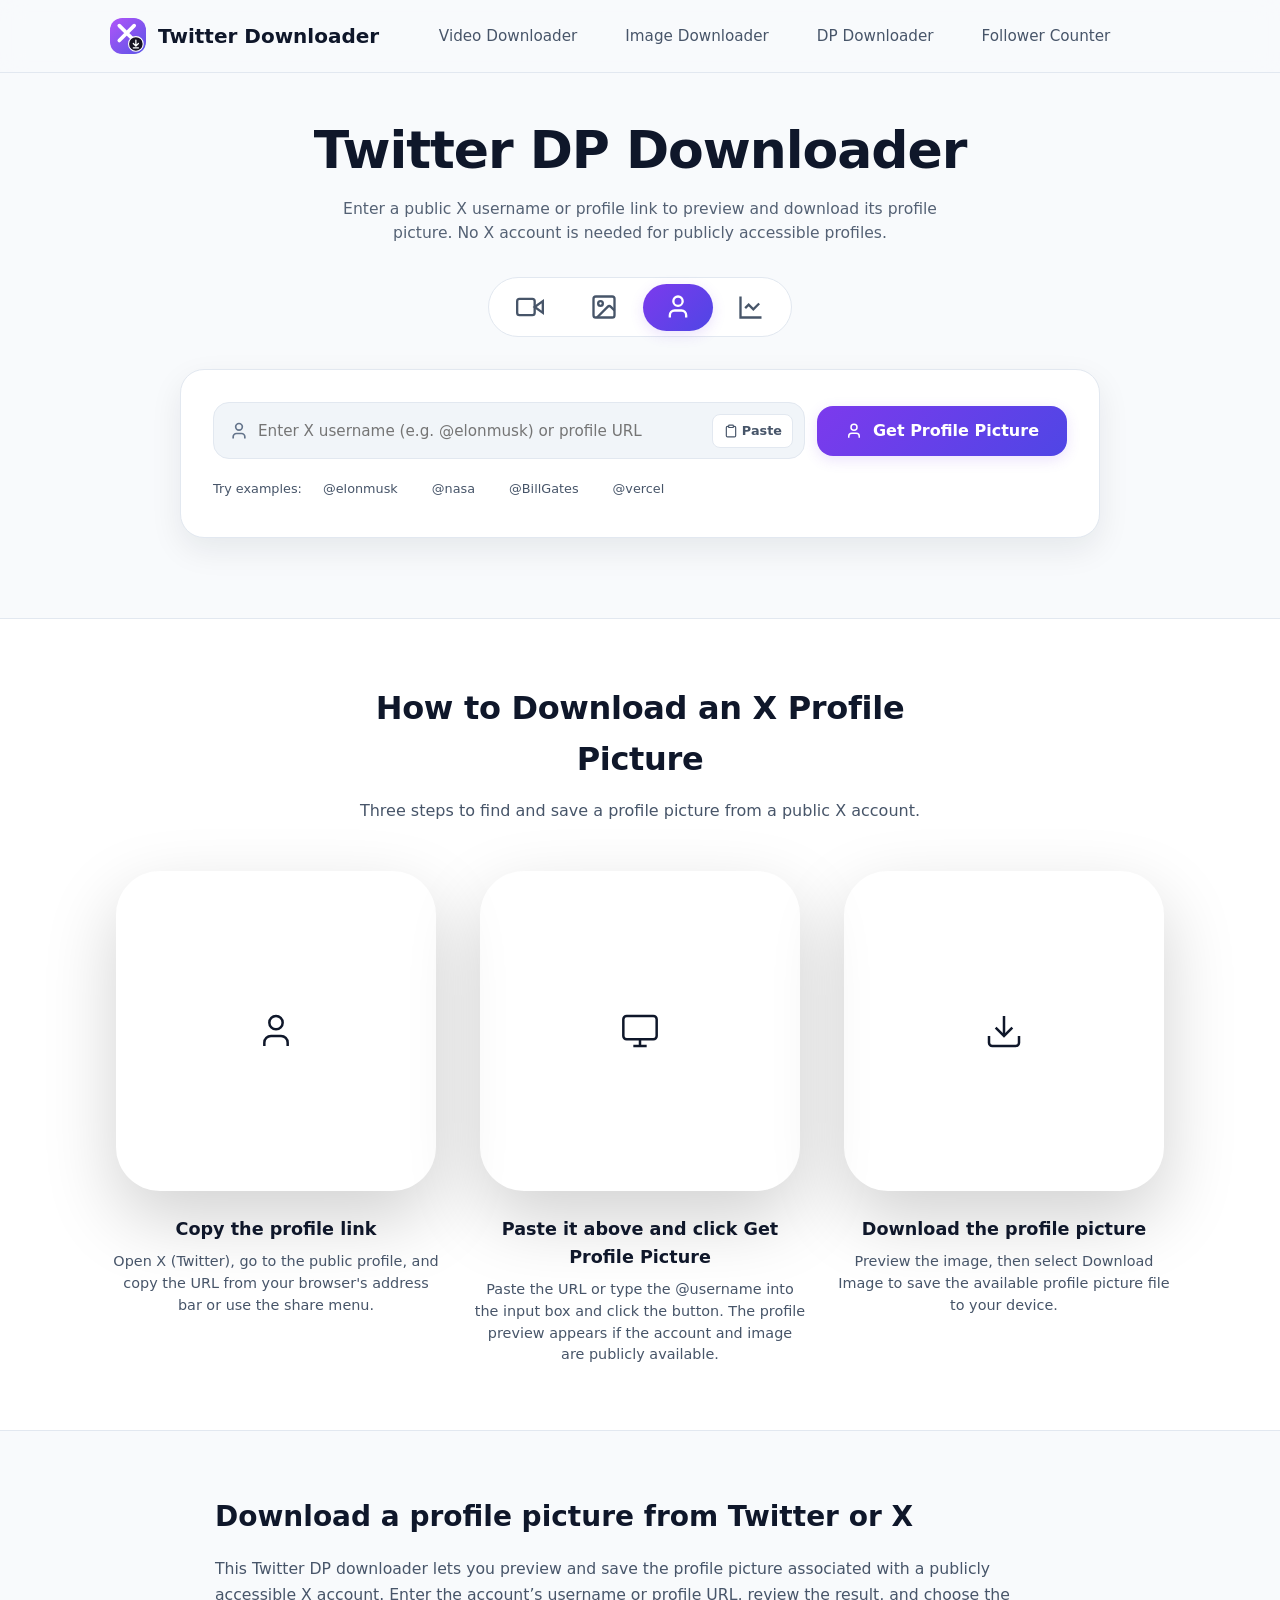
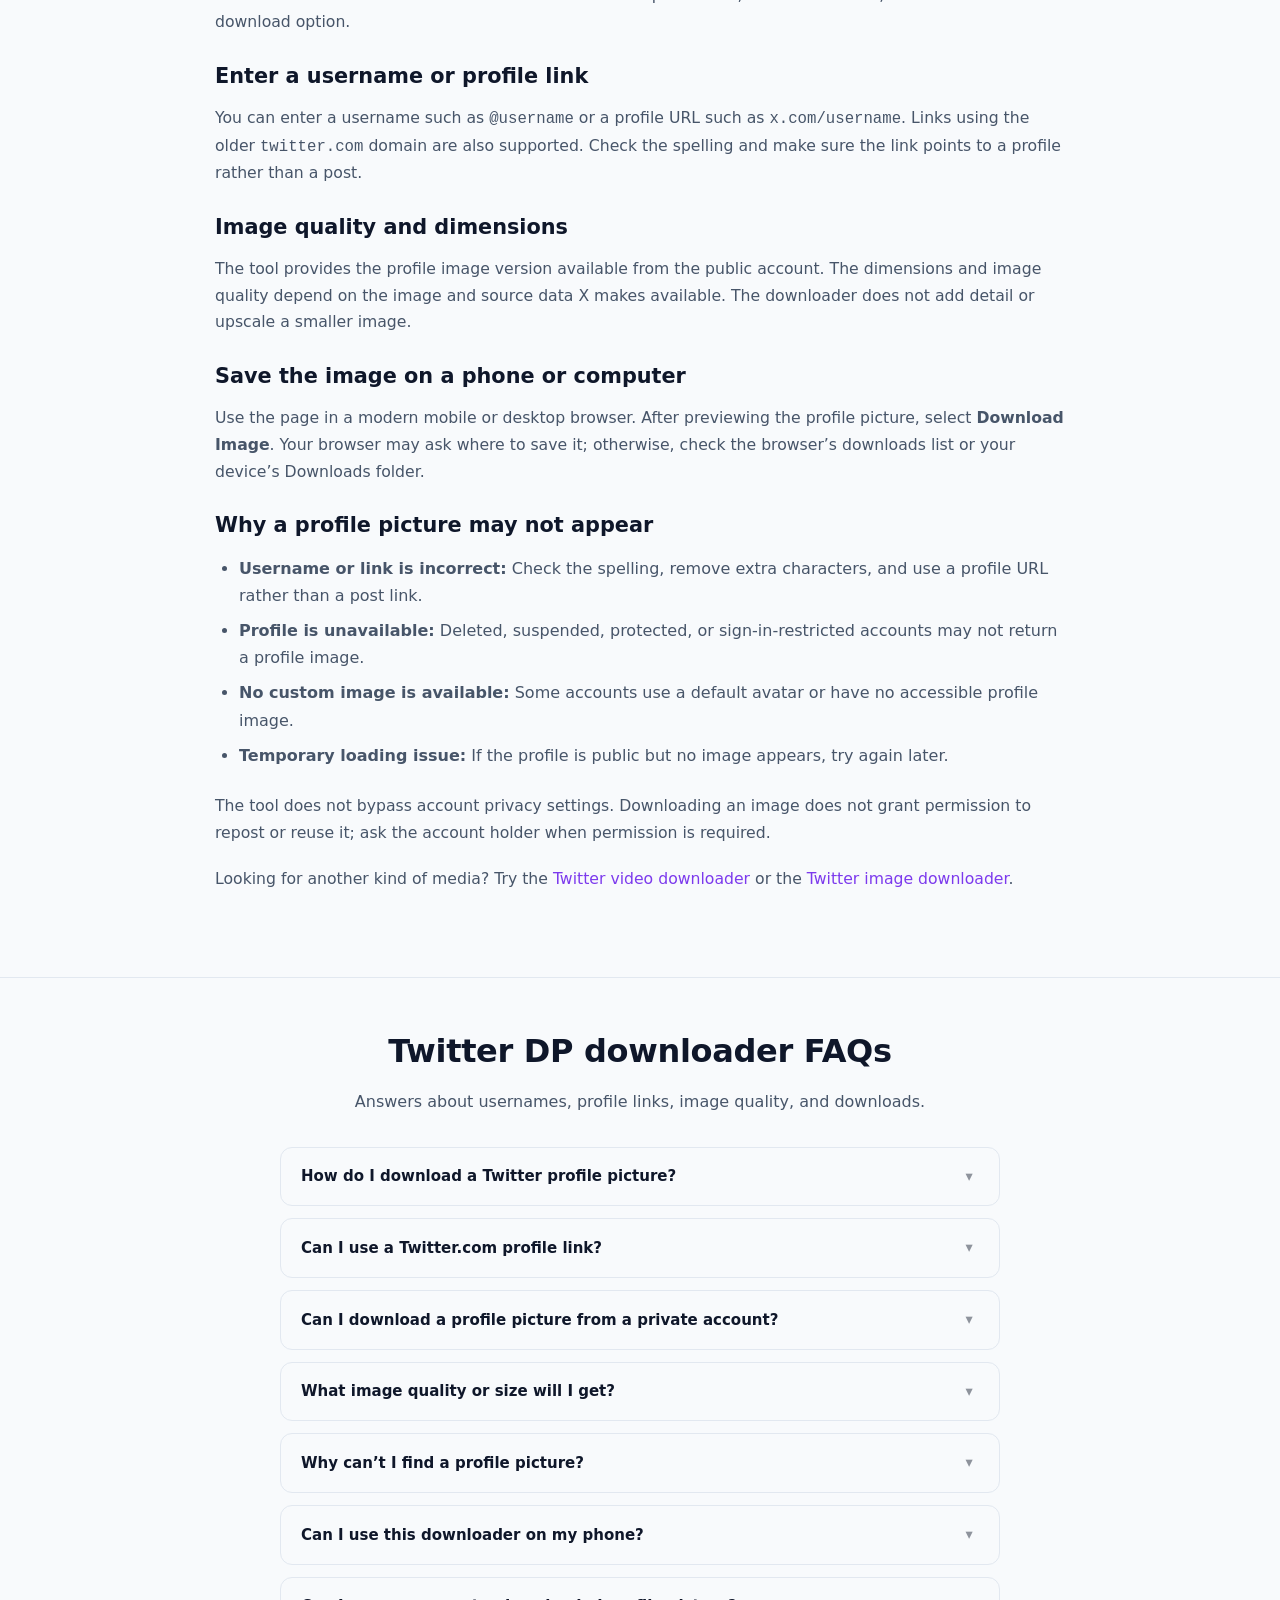
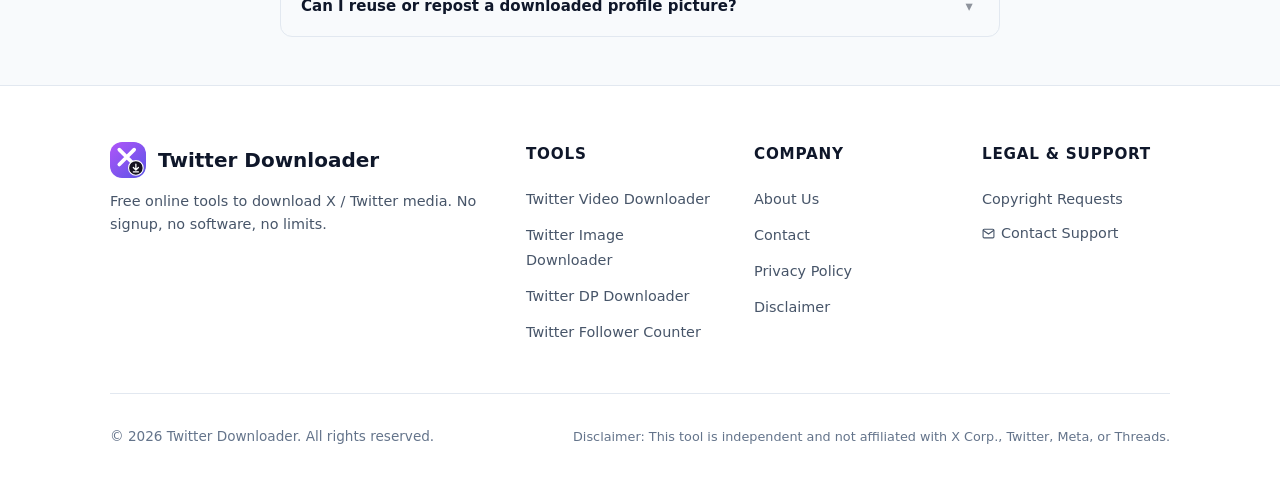
==== commit f347bf84: "Add files via upload" ====
--- a/twitter-dp-downloader.html
+++ b/twitter-dp-downloader.html
@@ -1,30 +1,30 @@
-﻿<!DOCTYPE html>
+<!DOCTYPE html>
 <html lang="en">
 <head>
   <meta charset="UTF-8" />
   <meta name="viewport" content="width=device-width, initial-scale=1.0" />
-  <title>X (Twitter) DP Downloader – Download Profile Picture</title>
+  <title>Twitter DP Downloader - Download X Profile Pictures</title>
 
   <link rel="preconnect" href="https://www.googletagmanager.com" crossorigin />
   <link rel="dns-prefetch" href="https://www.googletagmanager.com" />
 
-  <meta name="description" content="Download a public X (Twitter) profile picture in the highest available quality. Enter a username or profile URL, preview the DP, and download it instantly." />
+  <meta name="description" content="Use this Twitter DP downloader to preview and save a public X profile picture. Enter a username or profile link to download the available image." />
   <meta name="robots" content="index,follow,max-image-preview:large" />
-  <meta name="author" content="TwiXgrab" />
-  <link rel="canonical" href="https://twitter.threadsgrab.com/twitter-dp-downloader/" />
-  <link rel="icon" type="image/png" href="https://twitter.threadsgrab.com/twixgrab-favicon.png" />
+  <meta name="author" content="Twitter Downloader" />
+  <link rel="canonical" href="https://twitterdownloader.threadsgrab.com/twitter-dp-downloader" />
+  <link rel="icon" type="image/svg+xml" href="./favicon.svg" />
   <meta name="theme-color" content="#4f46e5" />
 
   <meta property="og:type" content="website" />
-  <meta property="og:url" content="https://twitter.threadsgrab.com/twitter-dp-downloader/" />
-  <meta property="og:title" content="X (Twitter) DP Downloader – Download Profile Picture" />
-  <meta property="og:description" content="Download a public X (Twitter) profile picture in the highest available quality. No login required." />
+  <meta property="og:url" content="https://twitterdownloader.threadsgrab.com/twitter-dp-downloader" />
+  <meta property="og:title" content="Twitter DP Downloader: Save Public Profile Pictures" />
+  <meta property="og:description" content="Enter a public X username or profile link to preview and save its profile picture." />
   <meta property="og:image" content="https://twitter.threadsgrab.com/og-image.jpg" />
-  <meta property="og:site_name" content="TwiXgrab" />
+  <meta property="og:site_name" content="Twitter Downloader" />
 
   <meta name="twitter:card" content="summary_large_image" />
-  <meta name="twitter:title" content="X (Twitter) DP Downloader – Download Profile Picture" />
-  <meta name="twitter:description" content="Download a public X (Twitter) profile picture in the highest available quality. No login required." />
+  <meta name="twitter:title" content="Twitter DP Downloader: Save Public Profile Pictures" />
+  <meta name="twitter:description" content="Enter a public X username or profile link to preview and save its profile picture." />
 
   <script type="application/ld+json">
   {
@@ -32,11 +32,11 @@
     "@graph": [
       {
         "@type": "WebApplication",
-        "name": "X (Twitter) DP Downloader",
+        "name": "Twitter DP Downloader",
         "applicationCategory": "MultimediaApplication",
         "operatingSystem": "All",
-        "browserRequirements": "Requires JavaScript. Requires HTML5.",
-        "description": "Download a public X (Twitter) profile picture in the highest available quality with zero API keys.",
+        "browserRequirements": "Requires JavaScript and an HTML5-compatible browser.",
+        "description": "Preview and download profile pictures from publicly accessible X or Twitter accounts.",
         "offers": { "@type": "Offer", "price": "0", "priceCurrency": "USD" }
       },
       {
@@ -44,24 +44,44 @@
         "mainEntity": [
           {
             "@type": "Question",
-            "name": "What is an X DP downloader?",
-            "acceptedAnswer": { "@type": "Answer", "text": "An X DP downloader retrieves publicly accessible profile picture data from any public X (formerly Twitter) profile and lets you download the highest available resolution." }
+            "name": "How do I download a Twitter profile picture?",
+            "acceptedAnswer": { "@type": "Answer", "text": "Enter a public X username, such as @username, or a profile link. Select Get Profile Picture, preview the result, and choose Download Image to save the available image." }
           },
           {
             "@type": "Question",
-            "name": "How do I download an X profile picture?",
-            "acceptedAnswer": { "@type": "Answer", "text": "Enter a public X profile URL or username, click 'Get Profile Picture', preview the avatar, and click 'Download HD'." }
+            "name": "Can I use a Twitter.com profile link?",
+            "acceptedAnswer": { "@type": "Answer", "text": "Yes. Profile links from both x.com and twitter.com are supported. You can also enter the account’s username." }
           },
           {
             "@type": "Question",
-            "name": "Can I download a private X profile picture?",
-            "acceptedAnswer": { "@type": "Answer", "text": "No. This tool only processes publicly accessible profiles and respects privacy restrictions." }
+            "name": "Can I download a profile picture from a private account?",
+            "acceptedAnswer": { "@type": "Answer", "text": "The tool only retrieves profile images that are publicly accessible. It does not bypass protected-account settings or sign-in requirements." }
+          },
+          {
+            "@type": "Question",
+            "name": "What image quality or size will I get?",
+            "acceptedAnswer": { "@type": "Answer", "text": "The available image version and dimensions depend on the profile image and source data X provides. The tool does not upscale the image or add detail." }
+          },
+          {
+            "@type": "Question",
+            "name": "Why can’t I find a profile picture?",
+            "acceptedAnswer": { "@type": "Answer", "text": "Check the username or profile link. Deleted, suspended, protected, or sign-in-restricted accounts, default avatars, and temporary source issues may not return an image." }
+          },
+          {
+            "@type": "Question",
+            "name": "Can I use this downloader on my phone?",
+            "acceptedAnswer": { "@type": "Answer", "text": "Yes. Open this page in your phone’s browser, enter a public username or profile link, and download the available image. Check the browser’s downloads list or your device’s Downloads folder." }
+          },
+          {
+            "@type": "Question",
+            "name": "Can I reuse or repost a downloaded profile picture?",
+            "acceptedAnswer": { "@type": "Answer", "text": "Downloading an image does not grant permission to reuse it. Ask the account holder before reposting or using the picture when permission is required." }
           }
         ]
       }
     ]
   }
-  </script>
+</script>
 
   <!-- Google Analytics -->
   <script async src="https://www.googletagmanager.com/gtag/js?id=G-SP0ZHQ7HRQ"></script>
@@ -72,8 +92,7 @@
   gtag('config', 'G-SP0ZHQ7HRQ');
   </script>
 
-  <link rel="stylesheet" href="/romitkrweb.css" />
-  <link rel="icon" type="image/png" href="https://twitter.threadsgrab.com/twixgrab-favicon.png" />
+  <link rel="stylesheet" href="romitkrweb.css" />
   <link rel="apple-touch-icon" sizes="180x180" href="https://twitter.threadsgrab.com/twixgrab-favicon.png" />
 
   <style>
@@ -293,12 +312,12 @@
   <!-- Header -->
   <header class="header" id="siteHeader" role="banner">
     <div class="container header-inner">
-      <a href="/" class="logo" id="siteLogo" aria-label="TwiXgrab - Home">
-        <img class="logo-icon" src="https://twitter.threadsgrab.com/twixgrab-favicon.png" alt="TwiXgrab Logo" width="40" height="40" loading="eager" decoding="async" />
-        <span>TwiXgrab</span>
+      <a href="/" class="logo" id="siteLogo" aria-label="Twitter Downloader - Home">
+        <img class="logo-icon" src="./twitter-downloader-icon.svg" alt="Twitter Downloader Logo" width="40" height="40" loading="eager" decoding="async" />
+        <span>Twitter Downloader</span>
       </a>
       <nav class="nav-desktop" id="desktopNav" role="navigation" aria-label="Primary Navigation">
-        <a href="/" class="nav-link">Video Downloader</a>
+        <a href="/twitter-video-downloader" class="nav-link">Video Downloader</a>
         <a href="/twitter-image-downloader" class="nav-link">Image Downloader</a>
         <a href="/twitter-dp-downloader" class="nav-link">DP Downloader</a>
         <a href="/twitter-follower-counter" class="nav-link">Follower Counter</a>
@@ -332,14 +351,14 @@
     <!-- Hero & Downloader -->
     <section class="hero-section" id="downloader" aria-labelledby="heroHeading">
       <div class="container">
-        <h1 class="hero-title" id="heroHeading">X (Twitter) DP Downloader</h1>
+        <h1 class="hero-title" id="heroHeading">Twitter DP Downloader</h1>
         <p class="hero-subtitle hero-subtitle-sm">
-          Enter a public X username or profile URL to preview and download the profile picture in the highest available quality — no account needed.
+          Enter a public X username or profile link to preview and download its profile picture. No X account is needed for publicly accessible profiles.
         </p>
 
         <!-- Tool Tabs -->
         <div class="tool-tabs" id="toolTabs" role="tablist" aria-label="X Downloader Tools">
-          <a href="/" class="tool-tab" role="tab" aria-label="X Video Downloader">
+          <a href="/twitter-video-downloader" class="tool-tab" role="tab" aria-label="X Video Downloader">
             <svg xmlns="http://www.w3.org/2000/svg" width="30" height="28" viewBox="0 0 24 24" fill="none" stroke="currentColor" stroke-width="2" aria-hidden="true"><polygon points="23 7 16 12 23 17 23 7"/><rect width="15" height="14" x="1" y="5" rx="2" ry="2"/></svg>
           </a>
           <a href="/twitter-image-downloader" class="tool-tab" role="tab" aria-label="X Image Downloader">
@@ -387,7 +406,7 @@
           <div class="loading-box" id="loadingBox" role="status" aria-live="polite">
             <div class="spinner" role="presentation"></div>
             <div>Finding profile picture...</div>
-            <div style="font-size:.8rem;opacity:.6;">Connecting via Cloudflare Worker &amp; extracting high-res assets</div>
+            <div style="font-size:.8rem;opacity:.6;">Checking for a publicly available profile picture</div>
           </div>
 
           <!-- Alert / Error -->
@@ -400,7 +419,7 @@
           <article id="resultCard" role="region" aria-live="polite" style="text-align:center;margin-top:1.5rem;">
             <div class="avatar-preview-container">
               <img src="" alt="X Profile Picture" class="avatar-image" id="avatarImg" referrerpolicy="no-referrer" />
-              <span class="quality-badge-dp" id="qualityBadge">HD</span>
+              <span class="quality-badge-dp" id="qualityBadge">Image</span>
             </div>
             <h2 class="profile-display-name" id="displayName">Name</h2>
             <div class="profile-username-text" id="username">@username</div>
@@ -421,7 +440,7 @@
             <div class="dp-action-buttons">
               <a href="#" class="btn-dl-hd" id="downloadBtn">
                 <svg width="16" height="16" viewBox="0 0 24 24" fill="none" stroke="currentColor" stroke-width="2" aria-hidden="true"><path d="M21 15v4a2 2 0 0 1-2 2H5a2 2 0 0 1-2-2v-4"/><polyline points="7 10 12 15 17 10"/><line x1="12" y1="15" x2="12" y2="3"/></svg>
-                Download HD
+                Download Image
               </a>
               <a href="#" class="btn-open-img" id="openImageBtn" target="_blank" rel="noopener noreferrer">
                 <svg width="16" height="16" viewBox="0 0 24 24" fill="none" stroke="currentColor" stroke-width="2" aria-hidden="true"><path d="M18 13v6a2 2 0 0 1-2 2H5a2 2 0 0 1-2-2V8a2 2 0 0 1 2-2h6"/><polyline points="15 3 21 3 21 9"/><line x1="10" y1="14" x2="21" y2="3"/></svg>
@@ -439,7 +458,7 @@
       <div class="container">
         <div class="section-header">
           <h2 class="section-title" id="stepsHeading">How to Download an X Profile Picture</h2>
-          <p class="section-subtitle">Five simple steps to save any public X (Twitter) DP to your device.</p>
+          <p class="section-subtitle">Three steps to find and save a profile picture from a public X account.</p>
         </div>
         <div class="steps-grid">
           <article class="step-card">
@@ -450,80 +469,85 @@
           <article class="step-card">
             <div class="step-icon"><svg xmlns="http://www.w3.org/2000/svg" width="40" height="40" viewBox="0 0 24 24" fill="none" stroke="currentColor" stroke-width="1.5" aria-hidden="true"><rect x="2" y="3" width="20" height="14" rx="2"/><path d="M8 21h8M12 17v4"/></svg></div>
             <h3>Paste it above and click Get Profile Picture</h3>
-            <p>Paste the URL or type the @username into the input box and click the button. The tool fetches the profile data instantly.</p>
+            <p>Paste the URL or type the @username into the input box and click the button. The profile preview appears if the account and image are publicly available.</p>
           </article>
           <article class="step-card">
             <div class="step-icon"><svg xmlns="http://www.w3.org/2000/svg" width="40" height="40" viewBox="0 0 24 24" fill="none" stroke="currentColor" stroke-width="1.5" aria-hidden="true"><path d="M21 15v4a2 2 0 0 1-2 2H5a2 2 0 0 1-2-2v-4"/><polyline points="7 10 12 15 17 10"/><line x1="12" y1="15" x2="12" y2="3"/></svg></div>
-            <h3>Download HD</h3>
-            <p>Preview the profile picture, then click Download HD to save the full-resolution image directly to your device.</p>
+            <h3>Download the profile picture</h3>
+            <p>Preview the image, then select Download Image to save the available profile picture file to your device.</p>
           </article>
         </div>
       </div>
     </section>
 
-    <!-- Info -->
+    <!-- Profile picture guide -->
     <section class="info-section" aria-labelledby="infoHeading">
       <div class="container">
         <article class="info-content">
-          <h2 id="infoHeading">X (Twitter) DP Downloader — Save Profile Pictures in HD</h2>
-          <p>Enter any public X username or profile URL and this tool retrieves the highest available resolution version of the profile picture directly from X's content delivery network. No account needed, no software to install, and no API keys required.</p>
-
-          <h2>What Quality Will I Get?</h2>
-          <p>The downloader delivers the highest legitimate publicly available version — typically the 400×400 uncompressed version or the original uploaded format as served by X's CDN. No artificial upscaling or neural enhancement is applied; you get the authentic, uncorrupted profile photo.</p>
-
-          <h2>When a Profile Picture Won't Download</h2>
+          <h2 id="infoHeading">Download a profile picture from Twitter or X</h2>
+          <p>This Twitter DP downloader lets you preview and save the profile picture associated with a publicly accessible X account. Enter the account’s username or profile URL, review the result, and choose the download option.</p>
+
+          <h3>Enter a username or profile link</h3>
+          <p>You can enter a username such as <code>@username</code> or a profile URL such as <code>x.com/username</code>. Links using the older <code>twitter.com</code> domain are also supported. Check the spelling and make sure the link points to a profile rather than a post.</p>
+
+          <h3>Image quality and dimensions</h3>
+          <p>The tool provides the profile image version available from the public account. The dimensions and image quality depend on the image and source data X makes available. The downloader does not add detail or upscale a smaller image.</p>
+
+          <h3>Save the image on a phone or computer</h3>
+          <p>Use the page in a modern mobile or desktop browser. After previewing the profile picture, select <strong>Download Image</strong>. Your browser may ask where to save it; otherwise, check the browser’s downloads list or your device’s Downloads folder.</p>
+
+          <h3>Why a profile picture may not appear</h3>
           <ul>
-            <li><strong>The account is private or suspended.</strong> This tool only works with profiles publicly visible without logging in.</li>
-            <li><strong>The account doesn't exist.</strong> Double-check the username or URL for typos.</li>
-            <li><strong>The user has no profile picture set.</strong> Accounts using the default avatar won't yield a custom image.</li>
+            <li><strong>Username or link is incorrect:</strong> Check the spelling, remove extra characters, and use a profile URL rather than a post link.</li>
+            <li><strong>Profile is unavailable:</strong> Deleted, suspended, protected, or sign-in-restricted accounts may not return a profile image.</li>
+            <li><strong>No custom image is available:</strong> Some accounts use a default avatar or have no accessible profile image.</li>
+            <li><strong>Temporary loading issue:</strong> If the profile is public but no image appears, try again later.</li>
           </ul>
-
-          <h2>Using What You Download</h2>
-          <p>Downloading a public profile picture for personal reference is different from reproducing or distributing it. The image remains the intellectual property of its owner. If you intend to reuse it, get permission from the account holder first.</p>
+          <p>The tool does not bypass account privacy settings. Downloading an image does not grant permission to repost or reuse it; ask the account holder when permission is required.</p>
+
+          <p>Looking for another kind of media? Try the <a href="/twitter-video-downloader">Twitter video downloader</a> or the <a href="/twitter-image-downloader">Twitter image downloader</a>.</p>
         </article>
       </div>
     </section>
-
-    <!-- FAQ -->
+    <!-- Frequently asked questions -->
     <section class="faq-section" id="faqs" aria-labelledby="faqHeading">
       <div class="container">
         <div class="section-header">
-          <h2 class="section-title" id="faqHeading">Frequently Asked Questions</h2>
-          <p class="section-subtitle">Common questions about downloading X (Twitter) profile pictures.</p>
+          <h2 class="section-title" id="faqHeading">Twitter DP downloader FAQs</h2>
+          <p class="section-subtitle">Answers about usernames, profile links, image quality, and downloads.</p>
         </div>
         <div style="max-width:720px;margin:0 auto;">
           <div class="xdl-faq-item faq-item">
-            <button class="faq-trigger"><span>What is an X DP downloader?</span><span class="arrow">&#9662;</span></button>
-            <div class="faq-content"><p>An X DP downloader is a lightweight web tool that lets you inspect and download the public display picture (avatar) of any public X (Twitter) profile in high resolution — no X account or API keys required.</p></div>
+            <button type="button" class="faq-trigger"><span>How do I download a Twitter profile picture?</span><span class="arrow" aria-hidden="true">&#9662;</span></button>
+            <div class="faq-content"><p>Enter a public X username, such as <code>@username</code>, or a profile link. Select Get Profile Picture, preview the result, and choose Download Image to save the available image.</p></div>
           </div>
           <div class="xdl-faq-item faq-item">
-            <button class="faq-trigger"><span>How do I download an X profile picture?</span><span class="arrow">&#9662;</span></button>
-            <div class="faq-content"><p>Enter any valid username (e.g. @username) or profile link (e.g. https://x.com/username), click "Get Profile Picture", and once the preview appears, click "Download HD" to save it locally.</p></div>
+            <button type="button" class="faq-trigger"><span>Can I use a Twitter.com profile link?</span><span class="arrow" aria-hidden="true">&#9662;</span></button>
+            <div class="faq-content"><p>Yes. Profile links from both <code>x.com</code> and <code>twitter.com</code> are supported. You can also enter the account’s username.</p></div>
           </div>
           <div class="xdl-faq-item faq-item">
-            <button class="faq-trigger"><span>Can I download a private X profile picture?</span><span class="arrow">&#9662;</span></button>
-            <div class="faq-content"><p>No. Private profiles, locked accounts, and accounts requiring login cannot be viewed or downloaded. The tool respects all privacy restrictions.</p></div>
+            <button type="button" class="faq-trigger"><span>Can I download a profile picture from a private account?</span><span class="arrow" aria-hidden="true">&#9662;</span></button>
+            <div class="faq-content"><p>The tool only retrieves profile images that are publicly accessible. It does not bypass protected-account settings or sign-in requirements.</p></div>
           </div>
           <div class="xdl-faq-item faq-item">
-            <button class="faq-trigger"><span>Does the downloader reduce image quality?</span><span class="arrow">&#9662;</span></button>
-            <div class="faq-content"><p>No. The worker fetches the full resolution version directly from X CDN servers without compression or downsampling.</p></div>
+            <button type="button" class="faq-trigger"><span>What image quality or size will I get?</span><span class="arrow" aria-hidden="true">&#9662;</span></button>
+            <div class="faq-content"><p>The available image version and dimensions depend on the profile image and source data X provides. The tool does not upscale the image or add detail.</p></div>
           </div>
           <div class="xdl-faq-item faq-item">
-            <button class="faq-trigger"><span>Is the X DP downloader free?</span><span class="arrow">&#9662;</span></button>
-            <div class="faq-content"><p>Yes — 100% free with no hidden fees, subscriptions, or login requirements.</p></div>
+            <button type="button" class="faq-trigger"><span>Why can’t I find a profile picture?</span><span class="arrow" aria-hidden="true">&#9662;</span></button>
+            <div class="faq-content"><p>Check the username or profile link. Deleted, suspended, protected, or sign-in-restricted accounts, default avatars, and temporary source issues may not return an image.</p></div>
           </div>
           <div class="xdl-faq-item faq-item">
-            <button class="faq-trigger"><span>Does the tool store profile pictures?</span><span class="arrow">&#9662;</span></button>
-            <div class="faq-content"><p>No. The tool is completely stateless. It streams data on-demand and does not store images, usernames, or search history anywhere.</p></div>
+            <button type="button" class="faq-trigger"><span>Can I use this downloader on my phone?</span><span class="arrow" aria-hidden="true">&#9662;</span></button>
+            <div class="faq-content"><p>Yes. Open this page in your phone’s browser, enter a public username or profile link, and download the available image. Check the browser’s downloads list or your device’s Downloads folder.</p></div>
           </div>
           <div class="xdl-faq-item faq-item">
-            <button class="faq-trigger"><span>Can I use a Twitter URL instead of an X URL?</span><span class="arrow">&#9662;</span></button>
-            <div class="faq-content"><p>Yes. The tool accepts both new x.com URLs and legacy twitter.com URLs seamlessly.</p></div>
+            <button type="button" class="faq-trigger"><span>Can I reuse or repost a downloaded profile picture?</span><span class="arrow" aria-hidden="true">&#9662;</span></button>
+            <div class="faq-content"><p>Downloading an image does not grant permission to reuse it. Ask the account holder before reposting or using the picture when permission is required.</p></div>
           </div>
         </div>
       </div>
     </section>
-
   </main>
 
   <!-- Footer -->
@@ -531,19 +555,19 @@
     <div class="container">
       <div class="footer-grid">
         <div class="footer-col">
-          <a href="/" class="logo" aria-label="TwiXgrab Home">
-            <img class="logo-icon" src="https://twitter.threadsgrab.com/twixgrab-favicon.png" alt="TwiXgrab Logo" width="40" height="40" loading="lazy" decoding="async" />
-            <span>TwiXgrab</span>
+          <a href="/" class="logo" aria-label="Twitter Downloader Home">
+            <img class="logo-icon" src="./twitter-downloader-icon.svg" alt="Twitter Downloader Logo" width="40" height="40" loading="lazy" decoding="async" />
+            <span>Twitter Downloader</span>
           </a>
           <p>Free online tools to download X / Twitter media. No signup, no software, no limits.</p>
         </div>
         <div class="footer-col">
           <h4>Tools</h4>
           <ul class="footer-links">
-            <li><a href="/">Threads Video Downloader</a></li>
-            <li><a href="/twitter-image-downloader">Threads Image Downloader</a></li>
-            <li><a href="/twitter-dp-downloader">Threads DP Downloader</a></li>
-            <li><a href="/twitter-follower-counter">Threads Follower Counter</a></li>
+            <li><a href="/twitter-video-downloader">Twitter Video Downloader</a></li>
+            <li><a href="/twitter-image-downloader">Twitter Image Downloader</a></li>
+            <li><a href="/twitter-dp-downloader">Twitter DP Downloader</a></li>
+            <li><a href="/twitter-follower-counter">Twitter Follower Counter</a></li>
           </ul>
         </div>
         <div class="footer-col">
@@ -558,7 +582,7 @@
         <div class="footer-col">
           <h4>Legal &amp; Support</h4>
           <ul class="footer-links">
-            <li><a href="/disclaimer">DMCA Policy</a></li>
+            <li><a href="/disclaimer">Copyright Requests</a></li>
             <li>
               <a href="mailto:contact.themistero@gmail.com" class="footer-link-email">
                 <svg width="13" height="13" viewBox="0 0 24 24" fill="none" stroke="currentColor" stroke-width="2" aria-hidden="true"><path d="M4 4h16c1.1 0 2 .9 2 2v12c0 1.1-.9 2-2 2H4c-1.1 0-2-.9-2-2V6c0-1.1.9-2 2-2z"/><polyline points="22,6 12,13 2,6"/></svg>
@@ -569,15 +593,24 @@
         </div>
       </div>
       <div class="footer-bottom">
-        <div>&copy; 2026 TwiXgrab. All rights reserved.</div>
+        <div>&copy; 2026 Twitter Downloader. All rights reserved.</div>
         <div class="footer-disclaimer-note">Disclaimer: This tool is independent and not affiliated with X Corp., Twitter, Meta, or Threads.</div>
       </div>
     </div>
   </footer>
 
   <!-- Client Script (downloader logic — untouched) -->
-  <script src="/dpscript.js"></script>
+  <script src="dpscript.js"></script>
+  <script>
+    const sharedUrl = new URLSearchParams(window.location.search).get('url');
+    if (sharedUrl) {
+      const sharedInput = document.getElementById('usernameInput');
+      const sharedForm = document.getElementById('downloaderForm');
+      sharedInput.value = sharedUrl;
+      sharedForm.dispatchEvent(new Event('submit', { bubbles: true, cancelable: true }));
+    }
+  </script>
   <!-- Mobile nav -->
-  <script src="/romitp.js"></script>
+  <script src="romitp.js"></script>
 </body>
 </html>
--- a/romitkrweb.css
+++ b/romitkrweb.css
@@ -2550,3 +2550,193 @@
   .c-success-title { font-size: 0.88rem; }
   .c-success-sub   { font-size: 0.8rem; }
 }
+
+
+
+
+
+    /* Quality rows injected by script.js */
+    .quality-row {
+      display: flex;
+      align-items: center;
+      justify-content: space-between;
+      gap: 1rem;
+      padding: .875rem 1rem;
+      border: 1px solid var(--border-color, rgba(255,255,255,.08));
+      border-radius: 10px;
+      margin-bottom: .625rem;
+      cursor: pointer;
+      transition: border-color .15s, background .15s;
+      background: rgba(255,255,255,.02);
+    }
+    .quality-row:hover, .quality-row.active {
+      border-color: var(--accent-primary, #7c6be8);
+      background: rgba(124,107,232,.08);
+    }
+    .quality-info { display: flex; align-items: center; gap: .75rem; }
+    .quality-badge {
+      font-size: .72rem;
+      font-weight: 700;
+      letter-spacing: .05em;
+      padding: 3px 10px;
+      border-radius: 20px;
+      background: rgba(124,107,232,.15);
+      color: var(--accent-primary, #7c6be8);
+      border: 1px solid rgba(124,107,232,.3);
+      white-space: nowrap;
+    }
+    .quality-meta h5 { font-size: .85rem; font-weight: 600; margin: 0 0 2px; color: var(--text-primary, #f0f0f5); }
+    .quality-meta p  { font-size: .75rem; margin: 0; opacity: .6; }
+    .btn-download-quality {
+      display: inline-flex;
+      align-items: center;
+      gap: 6px;
+      padding: .45rem 1rem;
+      border-radius: 8px;
+      background: var(--accent-primary, #7c6be8);
+      color: #fff;
+      font-size: .8rem;
+      font-weight: 600;
+      text-decoration: none;
+      white-space: nowrap;
+      transition: opacity .15s;
+    }
+    .btn-download-quality:hover { opacity: .85; }
+    /* FAQ accordion (script.js uses .faq-trigger and .faq-content) */
+    .xdl-faq-item {
+      background: rgba(255,255,255,.03);
+      border: 1px solid var(--border-color, rgba(255,255,255,.08));
+      border-radius: 12px;
+      margin-bottom: .75rem;
+      overflow: hidden;
+      transition: border-color .2s;
+    }
+    .xdl-faq-item:last-child { margin-bottom: 0; }
+    .xdl-faq-item.active {
+      border-color: rgba(124,107,232,.35);
+      background: rgba(124,107,232,.05);
+    }
+    .faq-trigger {
+      width: 100%;
+      display: flex;
+      align-items: center;
+      justify-content: space-between;
+      padding: 1.1rem 1.25rem;
+      background: none;
+      border: none;
+      color: var(--text-primary, #f0f0f5);
+      font-size: .9375rem;
+      font-weight: 600;
+      cursor: pointer;
+      text-align: left;
+      gap: 1.25rem;
+      line-height: 1.5;
+      transition: color .15s;
+    }
+    .faq-trigger:hover { color: var(--accent-primary, #7c6be8); }
+    .faq-trigger span:first-child { flex: 1; }
+    .faq-trigger .arrow {
+      font-size: .9rem;
+      opacity: .45;
+      transition: transform .25s ease, opacity .2s;
+      flex-shrink: 0;
+      width: 20px;
+      text-align: center;
+    }
+    .xdl-faq-item.active .faq-trigger { color: var(--accent-primary, #7c6be8); }
+    .xdl-faq-item.active .faq-trigger .arrow { transform: rotate(180deg); opacity: .8; }
+    .faq-content { max-height: 0; overflow: hidden; transition: max-height .3s ease; }
+    .faq-content p {
+      padding: 0 1.25rem 1.25rem;
+      font-size: .9rem;
+      color: var(--text-secondary, #a0a0b8);
+      margin: 0;
+      line-height: 1.75;
+    }
+    /* Modal */
+    .modal-overlay {
+      display: none;
+      position: fixed;
+      inset: 0;
+      background: rgba(0,0,0,.75);
+      z-index: 9999;
+      align-items: center;
+      justify-content: center;
+      padding: 1rem;
+    }
+    .modal-overlay.open { display: flex; }
+    .modal-card {
+      background: var(--bg-card, #1a1a2e);
+      border: 1px solid var(--border-color, rgba(255,255,255,.1));
+      border-radius: 16px;
+      padding: 2rem;
+      max-width: 520px;
+      width: 100%;
+      position: relative;
+      max-height: 80vh;
+      overflow-y: auto;
+    }
+    .modal-close {
+      position: absolute;
+      top: 1rem;
+      right: 1rem;
+      background: none;
+      border: none;
+      color: var(--text-secondary, #a0a0b8);
+      font-size: 1.5rem;
+      cursor: pointer;
+      line-height: 1;
+    }
+    .modal-header-group { display: flex; align-items: center; gap: .75rem; margin-bottom: 1.25rem; }
+    .modal-header-group h3 { margin: 0; font-size: 1.1rem; }
+    .modal-body-text p, .modal-body-text h4 { margin: 0 0 .75rem; font-size: .9rem; color: var(--text-secondary, #a0a0b8); }
+    .modal-body-text h4 { color: var(--text-primary, #f0f0f5); font-size: .95rem; margin-top: 1rem; }
+    .modal-footer { margin-top: 1.5rem; text-align: right; }
+    .btn-close { padding: .5rem 1.25rem; font-size: .875rem; }
+    /* Result box hidden until script.js shows it */
+    #resultCard { display: none; }
+    #errorCard  { display: none; }
+    #loaderState{ display: none; }
+    .skip-link{position:absolute;left:-9999px;top:auto;width:1px;height:1px;overflow:hidden;z-index:9999}
+    .skip-link:focus{position:fixed;top:0;left:0;width:auto;height:auto;padding:12px 20px;background:#4f46e5;color:#fff;font-weight:600;text-decoration:none;border-radius:0 0 6px 0;outline:2px solid #fff;outline-offset:2px}
+    .visually-hidden{position:absolute!important;width:1px;height:1px;padding:0;margin:-1px;overflow:hidden;clip:rect(0,0,0,0);white-space:nowrap;border:0}
+  
+
+
+
+     @keyframes spin { to { transform: rotate(360deg); } }
+    .step-img-frame {
+      width: 100%;
+      margin: 0 0 1.25rem;
+      border-radius: 22px;
+      overflow: hidden;
+      border: 3px solid rgba(255,255,255,0.07);
+      box-shadow: 0 0 0 6px rgba(255,255,255,0.04), 0 8px 32px rgba(0,0,0,0.6);
+      background: #0d0d0d;
+      aspect-ratio: 4/3;
+      display: flex;
+      align-items: center;
+      justify-content: center;
+    }
+    .step-img-frame img {
+      width: 100%;
+      height: 100%;
+      display: block;
+      object-fit: cover;
+      border-radius: 18px;
+    }
+    /* Mobile: shrink frame so it doesn't dominate the screen */
+    @media (max-width: 767px) {
+      .step-img-frame {
+        width: 65%;
+        margin-left: auto;
+        margin-right: auto;
+        border-radius: 16px;
+        border-width: 2px;
+        box-shadow: 0 0 0 3px rgba(255,255,255,0.04), 0 4px 14px rgba(0,0,0,0.5);
+      }
+      .step-img-frame img {
+        border-radius: 12px;
+      }
+    }
+  
